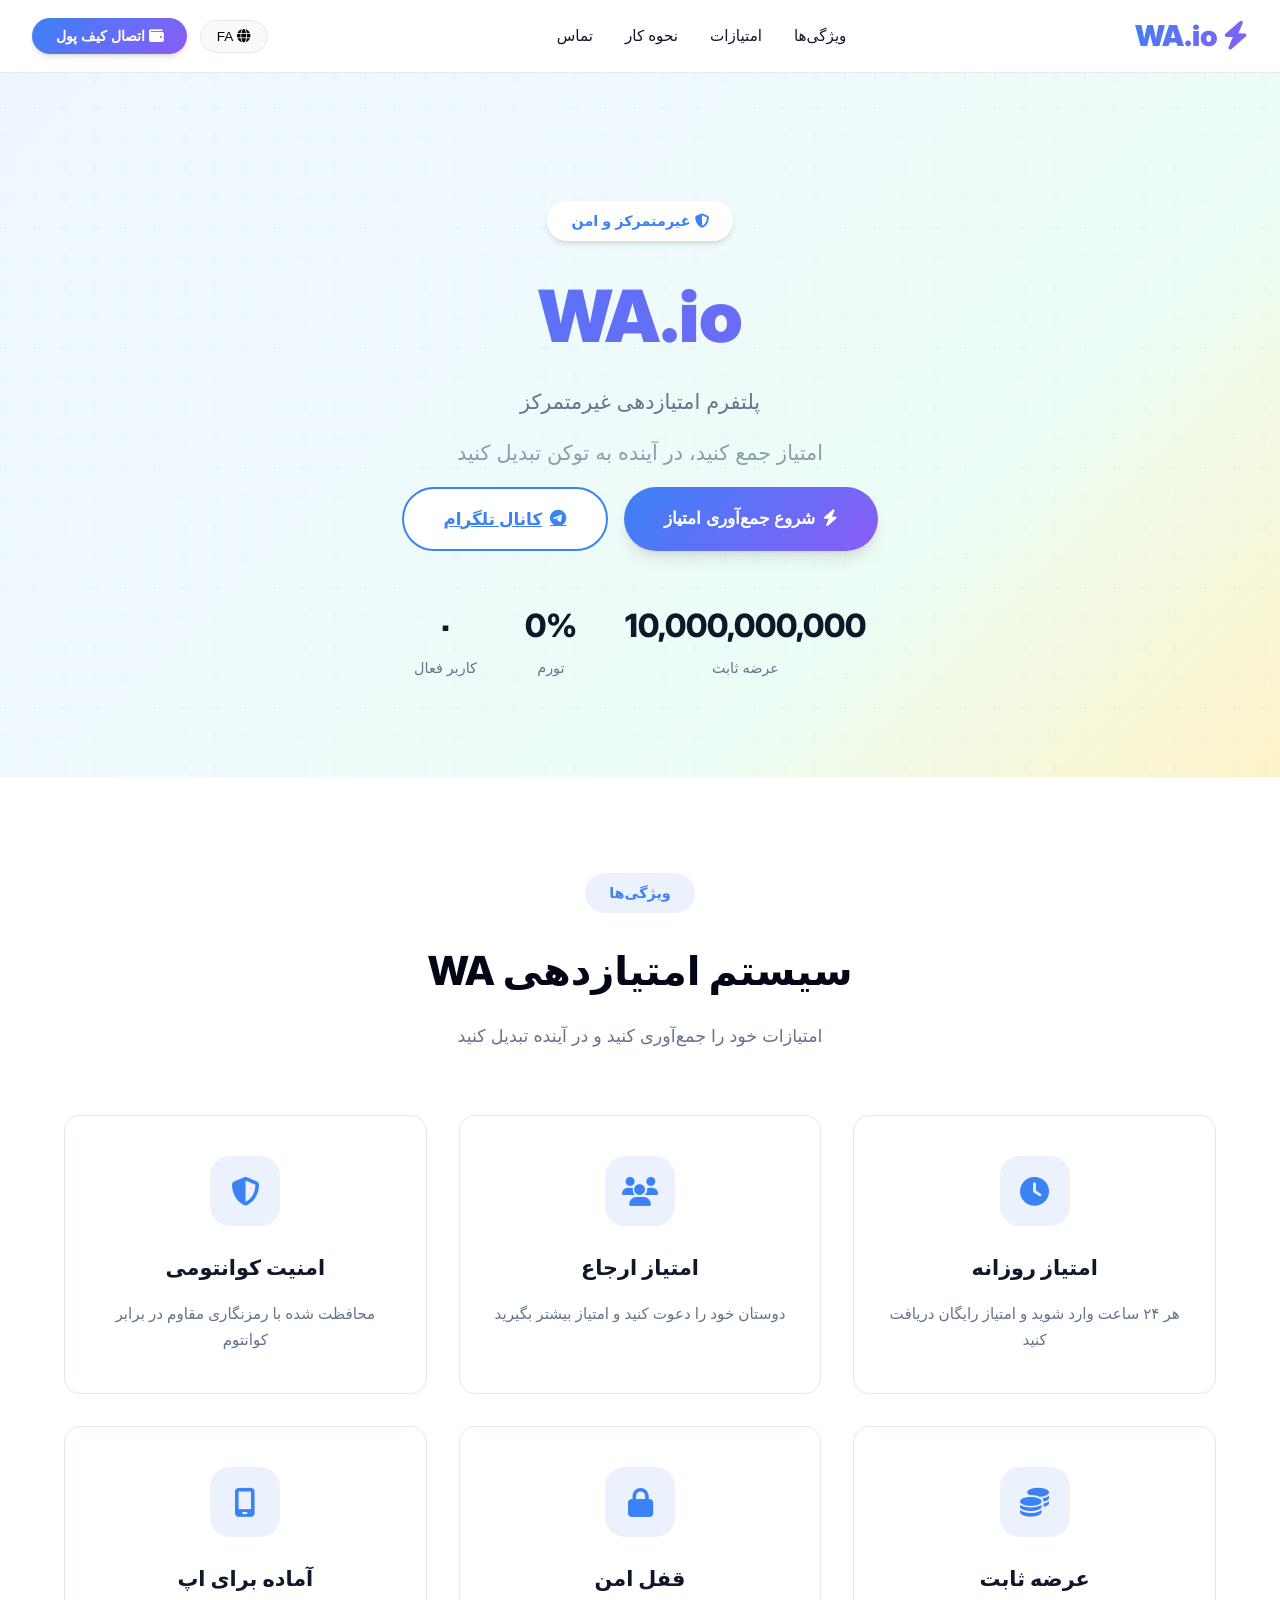
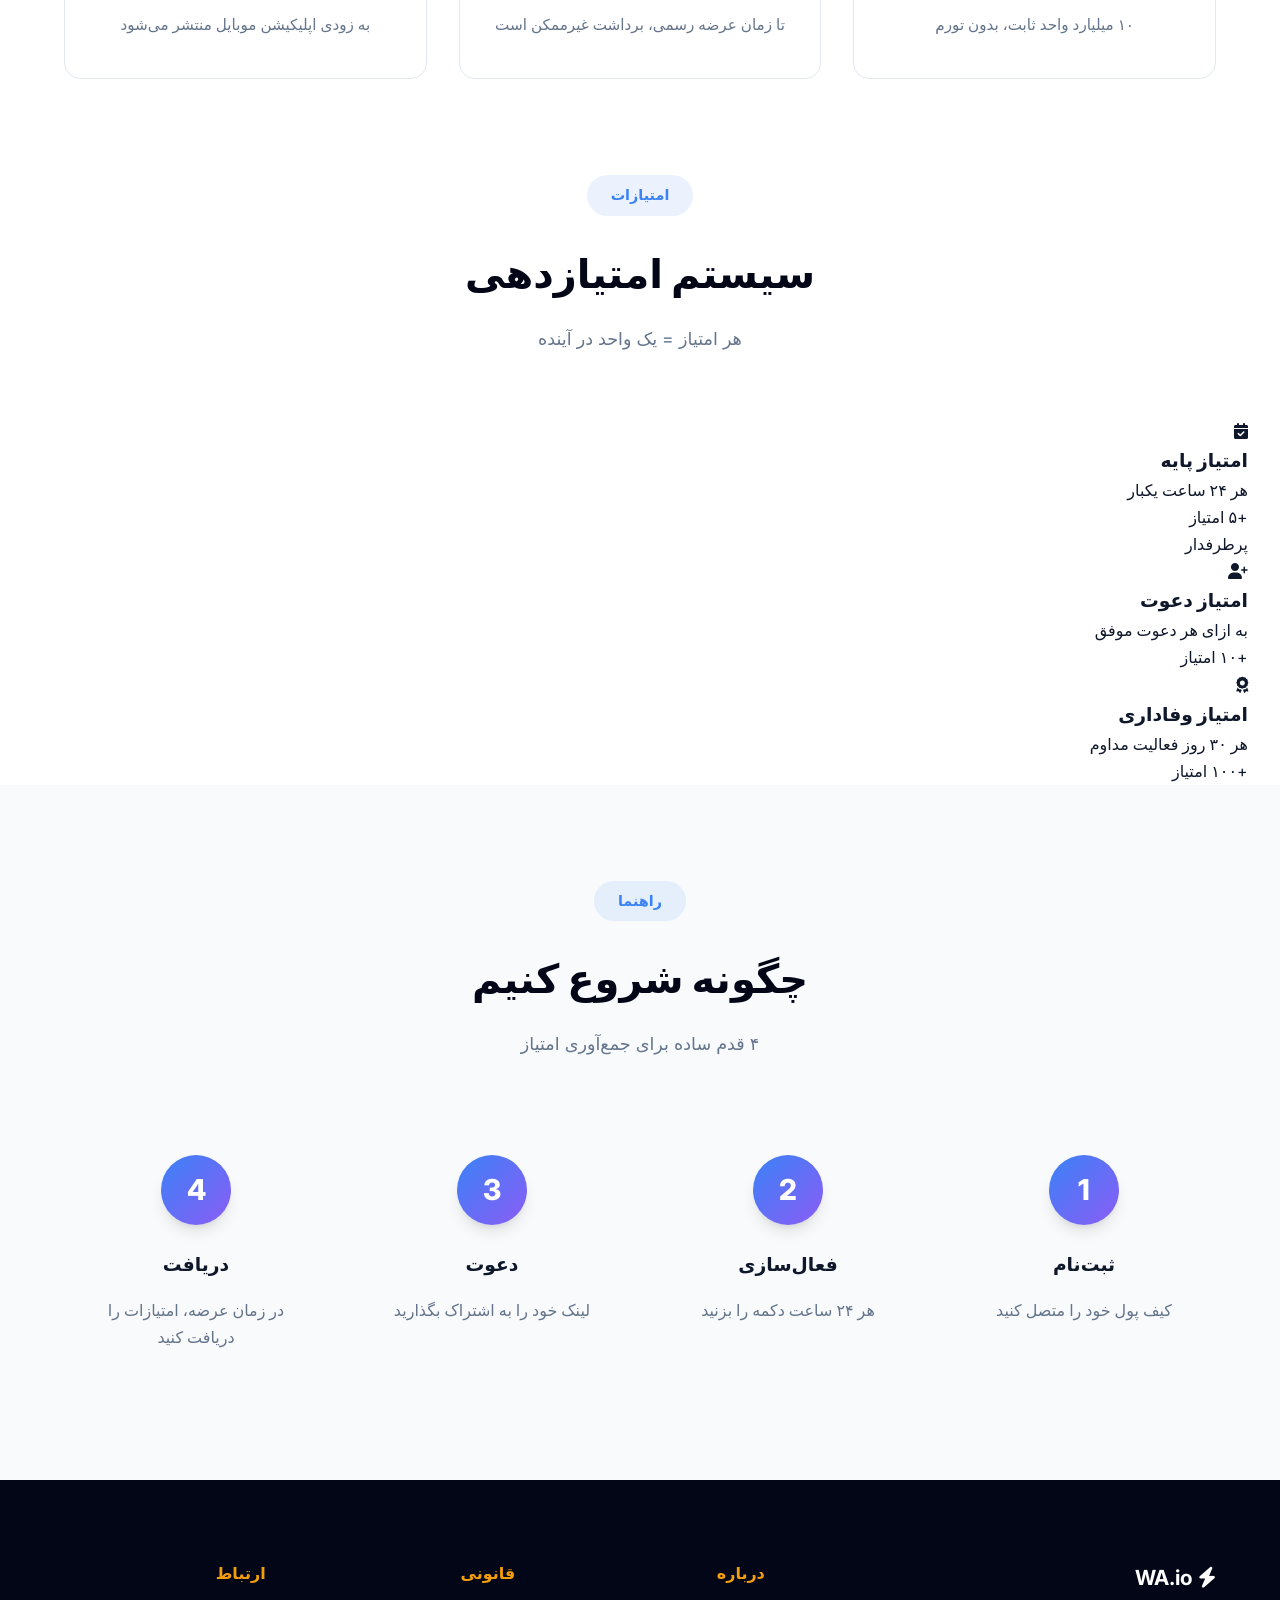
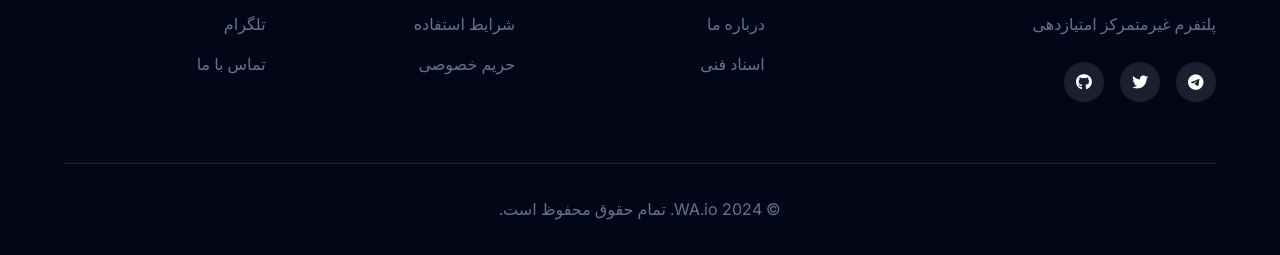
==== index.html @ fb4879a9 "Update index.html" ====
<!DOCTYPE html>
<html lang="fa" dir="rtl">
<head>
    <meta charset="UTF-8">
    <meta name="viewport" content="width=device-width, initial-scale=1.0">
    <meta name="description" content="WA.io - پلتفرم غیرمتمرکز امتیازدهی">
    <title>WA.io - پلتفرم امتیازدهی</title>
    
    <link rel="stylesheet" href="css/style.css">
    <link rel="stylesheet" href="css/responsive.css">
    <link rel="stylesheet" href="css/animations.css">
    
    <link rel="stylesheet" href="https://cdnjs.cloudflare.com/ajax/libs/font-awesome/6.5.1/css/all.min.css">
    <link href="https://fonts.googleapis.com/css2?family=Inter:wght@400;500;600;700;800;900&display=swap" rel="stylesheet">
    
    <script async src="https://pagead2.googlesyndication.com/pagead/js/adsbygoogle.js?client=ca-pub-7989403305267753" crossorigin="anonymous"></script>
</head>
<body>
    <!-- ==================== HEADER ==================== -->
    <header>
        <nav class="container">
            <a href="#" class="logo">
                <i class="fas fa-bolt"></i> WA.io
            </a>
            
            <ul class="nav-links">
                <li><a href="#features">ویژگی‌ها</a></li>
                <li><a href="#points">امتیازات</a></li>
                <li><a href="#how">نحوه کار</a></li>
                <li><a href="#contact">تماس</a></li>
            </ul>
            
            <div class="header-actions">
                <button class="btn-lang">
                    <i class="fas fa-globe"></i> FA
                </button>
                <button class="btn-wallet" id="walletBtn">
                    <i class="fas fa-wallet"></i> <span id="walletText">اتصال کیف پول</span>
                </button>
            </div>
        </nav>
    </header>

    <!-- ==================== HERO ==================== -->
    <section class="hero">
        <div class="hero-bg"></div>
        <div class="container">
            <div class="hero-content">
                <div class="hero-badge">
                    <i class="fas fa-shield-halved"></i> غیرمتمرکز و امن
                </div>
                <h1>WA.io</h1>
                <p>پلتفرم امتیازدهی غیرمتمرکز</p>
                <p class="hero-sub">امتیاز جمع کنید، در آینده به توکن تبدیل کنید</p>
                <div class="hero-buttons">
                    <button class="btn btn-primary" id="startBtn">
                        <i class="fas fa-bolt"></i> شروع جمع‌آوری امتیاز
                    </button>
                    <a href="https://t.me/WAioToken" target="_blank" class="btn btn-outline">
                        <i class="fab fa-telegram"></i> کانال تلگرام
                    </a>
                </div>
                <div class="hero-stats">
                    <div class="hero-stat">
                        <span class="hero-stat-num counter" data-target="10000000000">10,000,000,000</span>
                        <span class="hero-stat-label">عرضه ثابت</span>
                    </div>
                    <div class="hero-stat">
                        <span class="hero-stat-num">0%</span>
                        <span class="hero-stat-label">تورم</span>
                    </div>
                    <div class="hero-stat">
                        <span class="hero-stat-num" id="totalUsers">۰</span>
                        <span class="hero-stat-label">کاربر فعال</span>
                    </div>
                </div>
            </div>
        </div>
    </section>

    <!-- ==================== FEATURES ==================== -->
    <section class="features" id="features">
        <div class="container">
            <div class="section-header">
                <span class="section-badge">ویژگی‌ها</span>
                <h2>سیستم امتیازدهی WA</h2>
                <p>امتیازات خود را جمع‌آوری کنید و در آینده تبدیل کنید</p>
            </div>
            <div class="features-grid">
                <div class="feature-card">
                    <div class="feature-icon"><i class="fas fa-clock"></i></div>
                    <h3>امتیاز روزانه</h3>
                    <p>هر ۲۴ ساعت وارد شوید و امتیاز رایگان دریافت کنید</p>
                </div>
                <div class="feature-card">
                    <div class="feature-icon"><i class="fas fa-users"></i></div>
                    <h3>امتیاز ارجاع</h3>
                    <p>دوستان خود را دعوت کنید و امتیاز بیشتر بگیرید</p>
                </div>
                <div class="feature-card">
                    <div class="feature-icon"><i class="fas fa-shield-halved"></i></div>
                    <h3>امنیت کوانتومی</h3>
                    <p>محافظت شده با رمزنگاری مقاوم در برابر کوانتوم</p>
                </div>
                <div class="feature-card">
                    <div class="feature-icon"><i class="fas fa-coins"></i></div>
                    <h3>عرضه ثابت</h3>
                    <p>۱۰ میلیارد واحد ثابت، بدون تورم</p>
                </div>
                <div class="feature-card">
                    <div class="feature-icon"><i class="fas fa-lock"></i></div>
                    <h3>قفل امن</h3>
                    <p>تا زمان عرضه رسمی، برداشت غیرممکن است</p>
                </div>
                <div class="feature-card">
                    <div class="feature-icon"><i class="fas fa-mobile-screen"></i></div>
                    <h3>آماده برای اپ</h3>
                    <p>به زودی اپلیکیشن موبایل منتشر می‌شود</p>
                </div>
            </div>
        </div>
    </section>

    <!-- ==================== POINTS SYSTEM ==================== -->
    <section class="points" id="points">
        <div class="container">
            <div class="section-header">
                <span class="section-badge">امتیازات</span>
                <h2>سیستم امتیازدهی</h2>
                <p>هر امتیاز = یک واحد در آینده</p>
            </div>
            <div class="points-grid">
                <div class="point-card">
                    <div class="point-icon"><i class="fas fa-calendar-check"></i></div>
                    <h3>امتیاز پایه</h3>
                    <p>هر ۲۴ ساعت یکبار</p>
                    <div class="point-amount">+۵ امتیاز</div>
                </div>
                <div class="point-card featured">
                    <div class="point-badge">پرطرفدار</div>
                    <div class="point-icon"><i class="fas fa-user-plus"></i></div>
                    <h3>امتیاز دعوت</h3>
                    <p>به ازای هر دعوت موفق</p>
                    <div class="point-amount">+۱۰ امتیاز</div>
                </div>
                <div class="point-card">
                    <div class="point-icon"><i class="fas fa-award"></i></div>
                    <h3>امتیاز وفاداری</h3>
                    <p>هر ۳۰ روز فعالیت مداوم</p>
                    <div class="point-amount">+۱۰۰ امتیاز</div>
                </div>
            </div>
        </div>
    </section>

    <!-- ==================== HOW IT WORKS ==================== -->
    <section class="how-it-works" id="how">
        <div class="container">
            <div class="section-header">
                <span class="section-badge">راهنما</span>
                <h2>چگونه شروع کنیم</h2>
                <p>۴ قدم ساده برای جمع‌آوری امتیاز</p>
            </div>
            <div class="steps">
                <div class="step">
                    <div class="step-number">1</div>
                    <h3>ثبت‌نام</h3>
                    <p>کیف پول خود را متصل کنید</p>
                </div>
                <div class="step">
                    <div class="step-number">2</div>
                    <h3>فعال‌سازی</h3>
                    <p>هر ۲۴ ساعت دکمه را بزنید</p>
                </div>
                <div class="step">
                    <div class="step-number">3</div>
                    <h3>دعوت</h3>
                    <p>لینک خود را به اشتراک بگذارید</p>
                </div>
                <div class="step">
                    <div class="step-number">4</div>
                    <h3>دریافت</h3>
                    <p>در زمان عرضه، امتیازات را دریافت کنید</p>
                </div>
            </div>
        </div>
    </section>

    <!-- ==================== FOOTER ==================== -->
    <footer id="contact">
        <div class="container">
            <div class="footer-grid">
                <div class="footer-col">
                    <h3><i class="fas fa-bolt"></i> WA.io</h3>
                    <p>پلتفرم غیرمتمرکز امتیازدهی</p>
                    <div class="social-links">
                        <a href="https://t.me/WAioToken" target="_blank"><i class="fab fa-telegram"></i></a>
                        <a href="#"><i class="fab fa-twitter"></i></a>
                        <a href="#"><i class="fab fa-github"></i></a>
                    </div>
                </div>
                <div class="footer-col">
                    <h4>درباره</h4>
                    <a href="#">درباره ما</a>
                    <a href="#">اسناد فنی</a>
                </div>
                <div class="footer-col">
                    <h4>قانونی</h4>
                    <a href="terms.html">شرایط استفاده</a>
                    <a href="privacy.html">حریم خصوصی</a>
                </div>
                <div class="footer-col">
                    <h4>ارتباط</h4>
                    <a href="https://t.me/WAioToken" target="_blank">تلگرام</a>
                    <a href="#">تماس با ما</a>
                </div>
            </div>
            <div class="footer-bottom">
                <p>&copy; 2024 WA.io. تمام حقوق محفوظ است.</p>
            </div>
        </div>
    </section>

    <script src="js/app.js"></script>
    <script src="js/wallet.js"></script>
    <script src="js/mining.js"></script>
    <script src="js/security.js"></script>
</body>
    </html>
---- css/style.css ----
* {
    margin: 0;
    padding: 0;
    box-sizing: border-box;
}

:root {
    --primary: #3b82f6;
    --primary-dark: #2563eb;
    --secondary: #8b5cf6;
    --accent: #f59e0b;
    --dark: #0f172a;
    --darker: #020617;
    --light: #f8fafc;
    --gray: #64748b;
    --gray-light: #e2e8f0;
    --success: #10b981;
    --danger: #ef4444;
    --white: #ffffff;
    --gradient: linear-gradient(135deg, #3b82f6 0%, #8b5cf6 100%);
    --gradient-hero: linear-gradient(135deg, #eff6ff 0%, #f0f9ff 30%, #ecfdf5 70%, #fef3c7 100%);
    --shadow-sm: 0 1px 2px 0 rgba(0,0,0,0.05);
    --shadow: 0 4px 6px -1px rgba(0,0,0,0.1), 0 2px 4px -2px rgba(0,0,0,0.1);
    --shadow-md: 0 10px 15px -3px rgba(0,0,0,0.1), 0 4px 6px -4px rgba(0,0,0,0.1);
    --shadow-lg: 0 20px 25px -5px rgba(0,0,0,0.1), 0 8px 10px -6px rgba(0,0,0,0.1);
    --radius-sm: 8px;
    --radius: 16px;
    --radius-lg: 24px;
}

body {
    font-family: 'Inter', system-ui, -apple-system, sans-serif;
    line-height: 1.7;
    color: var(--dark);
    background: var(--white);
    overflow-x: hidden;
}

.container {
    max-width: 1280px;
    margin: 0 auto;
    padding: 0 2rem;
}

.section-header {
    text-align: center;
    margin-bottom: 4rem;
}

.section-badge {
    display: inline-block;
    background: rgba(59,130,246,0.1);
    color: var(--primary);
    padding: 0.5rem 1.5rem;
    border-radius: 50px;
    font-size: 0.9rem;
    font-weight: 600;
    margin-bottom: 1.5rem;
}

.section-header h2 {
    font-size: 2.5rem;
    font-weight: 800;
    margin-bottom: 1rem;
    color: var(--darker);
}

.section-header p {
    color: var(--gray);
    font-size: 1.1rem;
}

/* ==================== HEADER ==================== */
header {
    background: rgba(255,255,255,0.95);
    backdrop-filter: blur(20px);
    border-bottom: 1px solid var(--gray-light);
    position: sticky;
    top: 0;
    z-index: 1000;
    padding: 0;
}

nav {
    display: flex;
    justify-content: space-between;
    align-items: center;
    height: 72px;
    gap: 2rem;
}

.logo {
    font-size: 1.8rem;
    font-weight: 900;
    text-decoration: none;
    background: var(--gradient);
    -webkit-background-clip: text;
    -webkit-text-fill-color: transparent;
    white-space: nowrap;
}

.nav-links {
    display: flex;
    list-style: none;
    gap: 2rem;
}

.nav-links a {
    color: var(--dark);
    text-decoration: none;
    font-weight: 500;
    font-size: 0.95rem;
    transition: color 0.3s;
    white-space: nowrap;
}

.nav-links a:hover {
    color: var(--primary);
}

.header-actions {
    display: flex;
    gap: 0.8rem;
    align-items: center;
}

.btn-lang {
    background: var(--light);
    border: 1px solid var(--gray-light);
    padding: 0.5rem 1rem;
    border-radius: 50px;
    cursor: pointer;
    font-size: 0.85rem;
    transition: all 0.3s;
    white-space: nowrap;
}

.btn-lang:hover {
    background: var(--gray-light);
}

.btn-wallet {
    background: var(--gradient);
    color: white;
    padding: 0.6rem 1.5rem;
    border: none;
    border-radius: 50px;
    cursor: pointer;
    font-weight: 600;
    font-size: 0.9rem;
    transition: all 0.3s;
    box-shadow: var(--shadow);
    white-space: nowrap;
}

.btn-wallet:hover {
    transform: translateY(-2px);
    box-shadow: var(--shadow-md);
}

/* ==================== HERO ==================== */
.hero {
    position: relative;
    background: var(--gradient-hero);
    padding: 8rem 2rem 6rem;
    text-align: center;
    overflow: hidden;
}

.hero-bg {
    position: absolute;
    top: 0;
    left: 0;
    right: 0;
    bottom: 0;
    background: url("data:image/svg+xml,%3Csvg width='60' height='60' viewBox='0 0 60 60' xmlns='http://www.w3.org/2000/svg'%3E%3Cg fill='none' fill-rule='evenodd'%3E%3Cg fill='%233b82f6' fill-opacity='0.05'%3E%3Cpath d='M36 34v-4h-2v4h-4v2h4v4h2v-4h4v-2h-4zm0-30V0h-2v4h-4v2h4v4h2V6h4V4h-4zM6 34v-4H4v4H0v2h4v4h2v-4h4v-2H6zM6 4V0H4v4H0v2h4v4h2V6h4V4H6z'/%3E%3C/g%3E%3C/g%3E%3C/svg%3E");
    opacity: 0.5;
}

.hero-content {
    position: relative;
    z-index: 1;
}

.hero-badge {
    display: inline-block;
    background: white;
    padding: 0.5rem 1.5rem;
    border-radius: 50px;
    font-size: 0.9rem;
    font-weight: 600;
    color: var(--primary);
    margin-bottom: 2rem;
    box-shadow: var(--shadow);
}

.hero h1 {
    font-size: 4.5rem;
    font-weight: 900;
    background: var(--gradient);
    -webkit-background-clip: text;
    -webkit-text-fill-color: transparent;
    margin-bottom: 1.5rem;
    line-height: 1.2;
}

.hero p {
    font-size: 1.3rem;
    color: var(--gray);
    margin-bottom: 1rem;
}

.hero-sub {
    font-size: 1rem;
    opacity: 0.7;
    margin-bottom: 2.5rem;
}

.hero-buttons {
    display: flex;
    gap: 1rem;
    justify-content: center;
    flex-wrap: wrap;
    margin-bottom: 3rem;
}

.btn {
    padding: 1rem 2.5rem;
    border: none;
    border-radius: 50px;
    cursor: pointer;
    font-size: 1.05rem;
    font-weight: 600;
    transition: all 0.3s;
    display: inline-flex;
    align-items: center;
    gap: 0.5rem;
}

.btn-primary {
    background: var(--gradient);
    color: white;
    box-shadow: var(--shadow-md);
}

.btn-primary:hover {
    transform: translateY(-3px);
    box-shadow: var(--shadow-lg);
}

.btn-outline {
    background: white;
    color: var(--primary);
    border: 2px solid var(--primary);
}

.btn-outline:hover {
    background: var(--primary);
    color: white;
}

.hero-stats {
    display: flex;
    justify-content: center;
    gap: 3rem;
}

.hero-stat-num {
    display: block;
    font-size: 2rem;
    font-weight: 800;
    color: var(--dark);
}

.hero-stat-label {
    font-size: 0.9rem;
    color: var(--gray);
}

/* ==================== FEATURES ==================== */
.features {
    padding: 6rem 2rem;
    background: white;
}

.features-grid {
    display: grid;
    grid-template-columns: repeat(auto-fit, minmax(340px, 1fr));
    gap: 2rem;
}

.feature-card {
    background: white;
    padding: 2.5rem 2rem;
    border-radius: var(--radius);
    border: 1px solid var(--gray-light);
    transition: all 0.3s;
    text-align: center;
}

.feature-card:hover {
    transform: translateY(-8px);
    box-shadow: var(--shadow-lg);
    border-color: var(--primary);
}

.feature-icon {
    width: 70px;
    height: 70px;
    background: rgba(59,130,246,0.1);
    border-radius: 20px;
    display: flex;
    align-items: center;
    justify-content: center;
    margin: 0 auto 1.5rem;
    font-size: 1.8rem;
    color: var(--primary);
}

.feature-card h3 {
    font-size: 1.3rem;
    font-weight: 700;
    margin-bottom: 1rem;
}

.feature-card p {
    color: var(--gray);
    font-size: 0.95rem;
}

/* ==================== REWARDS ==================== */
.rewards {
    padding: 6rem 2rem;
    background: var(--light);
}

.rewards-grid {
    display: grid;
    grid-template-columns: repeat(auto-fit, minmax(340px, 1fr));
    gap: 2rem;
}

.reward-card {
    background: white;
    padding: 2.5rem 2rem;
    border-radius: var(--radius);
    border: 1px solid var(--gray-light);
    transition: all 0.3s;
    text-align: center;
    position: relative;
}

.reward-card:hover {
    transform: translateY(-8px);
    box-shadow: var(--shadow-lg);
}

.reward-card.featured {
    border-color: var(--accent);
    background: linear-gradient(135deg, #fffbeb 0%, #fef3c7 100%);
}

.reward-badge {
    position: absolute;
    top: -12px;
    right: 20px;
    background: var(--accent);
    color: white;
    padding: 0.3rem 1rem;
    border-radius: 50px;
    font-size: 0.8rem;
    font-weight: 600;
}

.reward-icon {
    width: 70px;
    height: 70px;
    background: rgba(245,158,11,0.1);
    border-radius: 20px;
    display: flex;
    align-items: center;
    justify-content: center;
    margin: 0 auto 1.5rem;
    font-size: 1.8rem;
    color: var(--accent);
}

.reward-card h3 {
    font-size: 1.3rem;
    font-weight: 700;
    margin-bottom: 1rem;
}

.reward-card p {
    color: var(--gray);
}

.reward-amount {
    margin-top: 1.5rem;
    font-size: 1.5rem;
    font-weight: 800;
    color: var(--primary);
}

/* ==================== TOKENOMICS ==================== */
.tokenomics {
    padding: 6rem 2rem;
    background: white;
}

.tokenomics-content {
    display: grid;
    grid-template-columns: 1fr 1fr;
    gap: 4rem;
    align-items: start;
}

.token-card {
    background: var(--light);
    padding: 2.5rem;
    border-radius: var(--radius);
    border: 1px solid var(--gray-light);
}

.token-card h3 {
    font-size: 1.5rem;
    font-weight: 700;
    margin-bottom: 1.5rem;
    color: var(--primary);
}

.token-card ul {
    list-style: none;
    margin-bottom: 1.5rem;
}

.token-card ul li {
    padding: 0.5rem 0;
    color: var(--gray);
    border-bottom: 1px solid var(--gray-light);
}

.distribution {
    background: var(--light);
    padding: 2.5rem;
    border-radius: var(--radius);
    border: 1px solid var(--gray-light);
}

.distribution h3 {
    font-weight: 700;
    margin-bottom: 2rem;
    font-size: 1.3rem;
}

.dist-item {
    display: flex;
    align-items: center;
    gap: 1rem;
    margin-bottom: 1.2rem;
}

.dist-label {
    font-weight: 600;
    font-size: 0.9rem;
    min-width: 90px;
}

.dist-bar {
    flex: 1;
    height: 10px;
    background: var(--gray-light);
    border-radius: 10px;
    overflow: hidden;
}

.dist-fill {
    height: 100%;
    background: var(--gradient);
    border-radius: 10px;
    transition: width 1s;
}

.dist-percent {
    font-weight: 700;
    color: var(--primary);
    min-width: 40px;
    text-align: right;
}

/* ==================== HOW IT WORKS ==================== */
.how-it-works {
    padding: 6rem 2rem;
    background: var(--light);
}

.steps {
    display: grid;
    grid-template-columns: repeat(auto-fit, minmax(250px, 1fr));
    gap: 2rem;
}

.step {
    text-align: center;
    padding: 2rem;
}

.step-number {
    width: 70px;
    height: 70px;
    background: var(--gradient);
    color: white;
    border-radius: 50%;
    display: flex;
    align-items: center;
    justify-content: center;
    font-size: 1.8rem;
    font-weight: 800;
    margin: 0 auto 1.5rem;
    box-shadow: var(--shadow-md);
}

.step h3 {
    font-weight: 700;
    margin-bottom: 1rem;
}

.step p {
    color: var(--gray);
}

/* ==================== FOOTER ==================== */
footer {
    background: var(--darker);
    color: white;
    padding: 5rem 2rem 2rem;
}

.footer-grid {
    display: grid;
    grid-template-columns: 2fr 1fr 1fr 1fr;
    gap: 3rem;
    margin-bottom: 3rem;
}

.footer-col h3 {
    font-size: 1.3rem;
    margin-bottom: 1rem;
}

.footer-col p {
    color: var(--gray);
    margin-bottom: 1.5rem;
}

.footer-col h4 {
    margin-bottom: 1.5rem;
    color: var(--accent);
}

.footer-col a {
    display: block;
    color: var(--gray);
    text-decoration: none;
    margin-bottom: 0.8rem;
    transition: color 0.3s;
}

.footer-col a:hover {
    color: white;
}

.social-links {
    display: flex;
    gap: 1rem;
}

.social-links a {
    width: 40px;
    height: 40px;
    background: rgba(255,255,255,0.1);
    border-radius: 50%;
    display: flex;
    align-items: center;
    justify-content: center;
    color: white;
    transition: all 0.3s;
}

.social-links a:hover {
    background: var(--primary);
    transform: translateY(-3px);
}

.footer-bottom {
    border-top: 1px solid #1e293b;
    padding-top: 2rem;
    text-align: center;
    color: var(--gray);
}
---- css/animations.css ----
/* =========================================
   WA.io - animations.css
   Animation Styles
   ========================================= */

/* Fade In */
@keyframes fadeIn {
    from {
        opacity: 0;
        transform: translateY(20px);
    }

    to {
        opacity: 1;
        transform: translateY(0);
    }
}

/* Slide Up */
@keyframes slideUp {
    from {
        opacity: 0;
        transform: translateY(40px);
    }

    to {
        opacity: 1;
        transform: translateY(0);
    }
}

/* Scale In */
@keyframes scaleIn {
    from {
        opacity: 0;
        transform: scale(.9);
    }

    to {
        opacity: 1;
        transform: scale(1);
    }
}

/* Float */
@keyframes floating {
    0% {
        transform: translateY(0);
    }

    50% {
        transform: translateY(-8px);
    }

    100% {
        transform: translateY(0);
    }
}

/* Pulse */
@keyframes pulse {
    0% {
        transform: scale(1);
    }

    50% {
        transform: scale(1.05);
    }

    100% {
        transform: scale(1);
    }
}

/* Animation Classes */

.fade-in {
    animation: fadeIn .6s ease forwards;
}

.slide-up {
    animation: slideUp .7s ease forwards;
}

.scale-in {
    animation: scaleIn .5s ease forwards;
}

.float {
    animation: floating 3s ease-in-out infinite;
}

.pulse {
    animation: pulse 2s infinite;
}

/* Cards */

.feature-card {
    animation: fadeIn .6s ease forwards;
}

.feature-card:nth-child(1) {
    animation-delay: .1s;
}

.feature-card:nth-child(2) {
    animation-delay: .2s;
}

.feature-card:nth-child(3) {
    animation-delay: .3s;
}

.feature-card:nth-child(4) {
    animation-delay: .4s;
}

.feature-card:nth-child(5) {
    animation-delay: .5s;
}

.feature-card:nth-child(6) {
    animation-delay: .6s;
}

/* Steps */

.step {
    animation: slideUp .7s ease forwards;
}

.step:nth-child(1) {
    animation-delay: .1s;
}

.step:nth-child(2) {
    animation-delay: .2s;
}

.step:nth-child(3) {
    animation-delay: .3s;
}

.step:nth-child(4) {
    animation-delay: .4s;
}

/* Buttons */

.btn {
    transition: all .3s ease;
}

.btn:hover {
    transform: translateY(-3px);
}

.btn:active {
    transform: scale(.96);
}
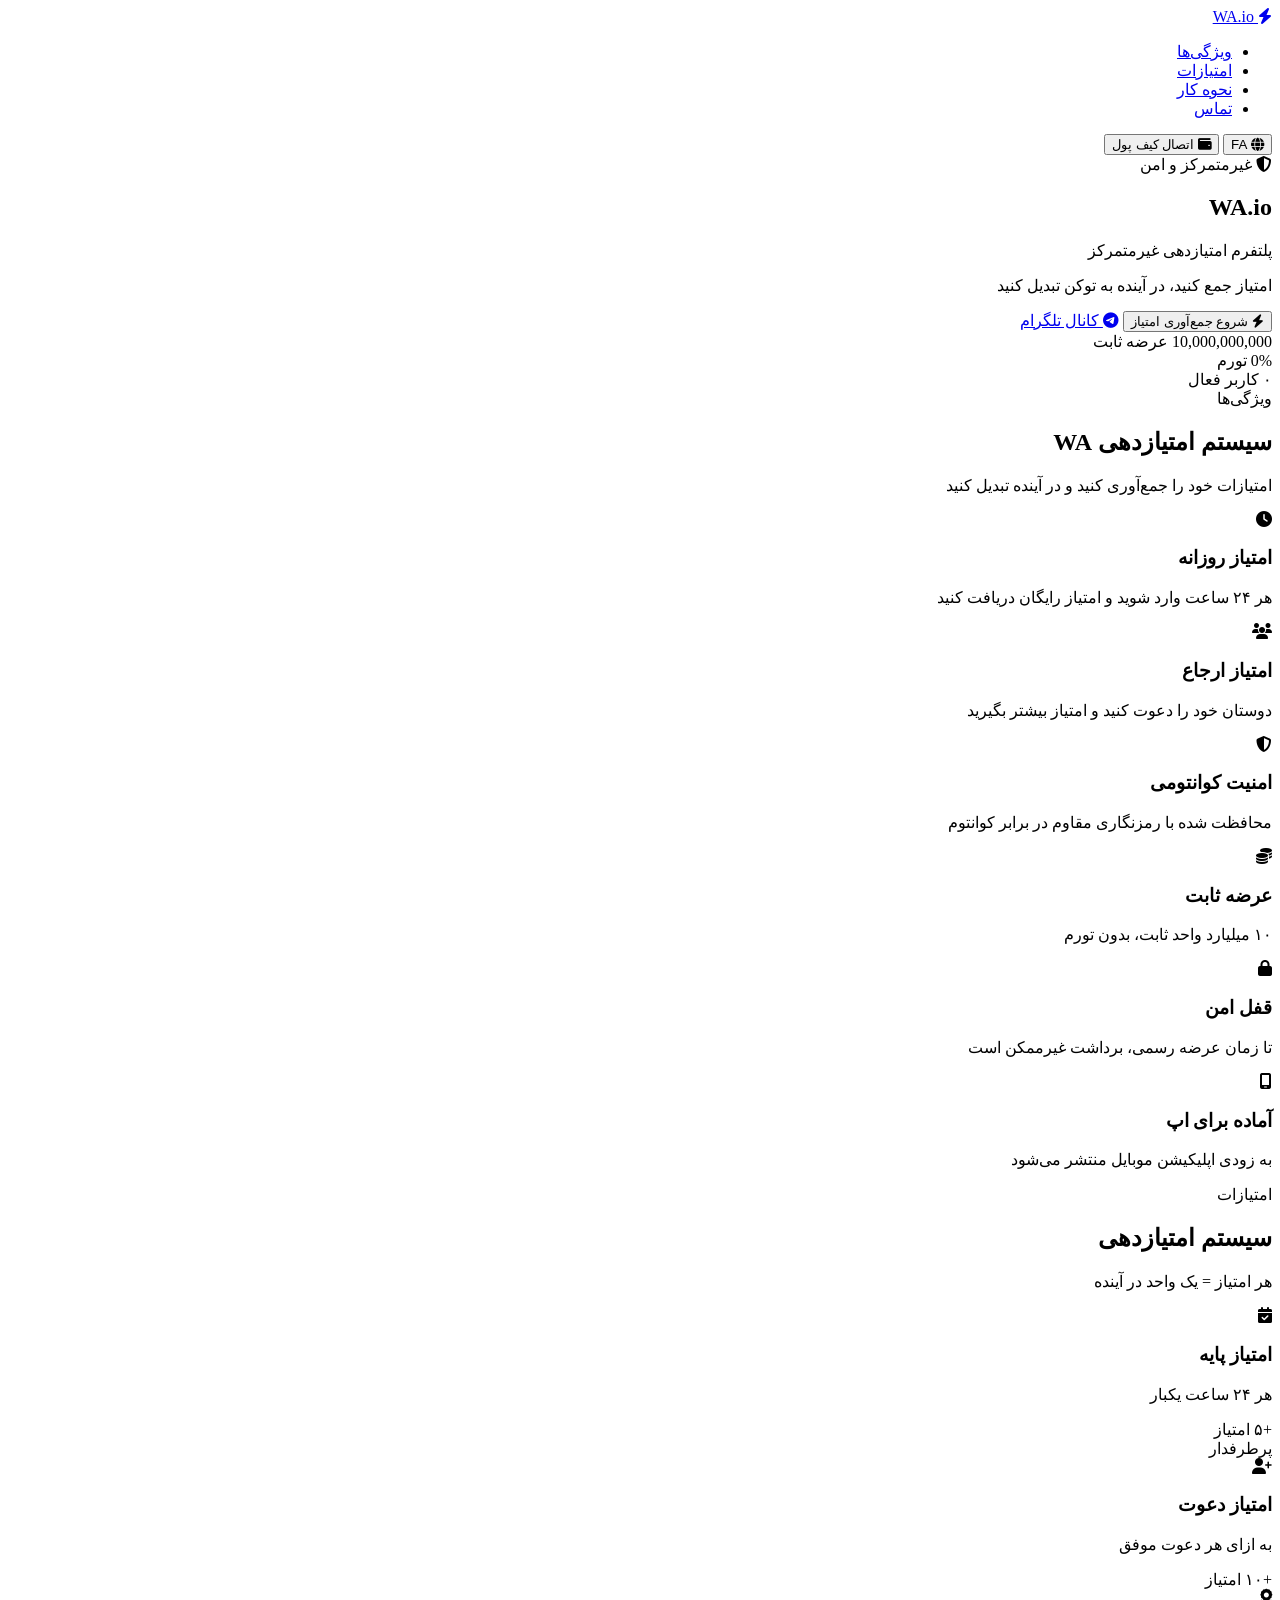
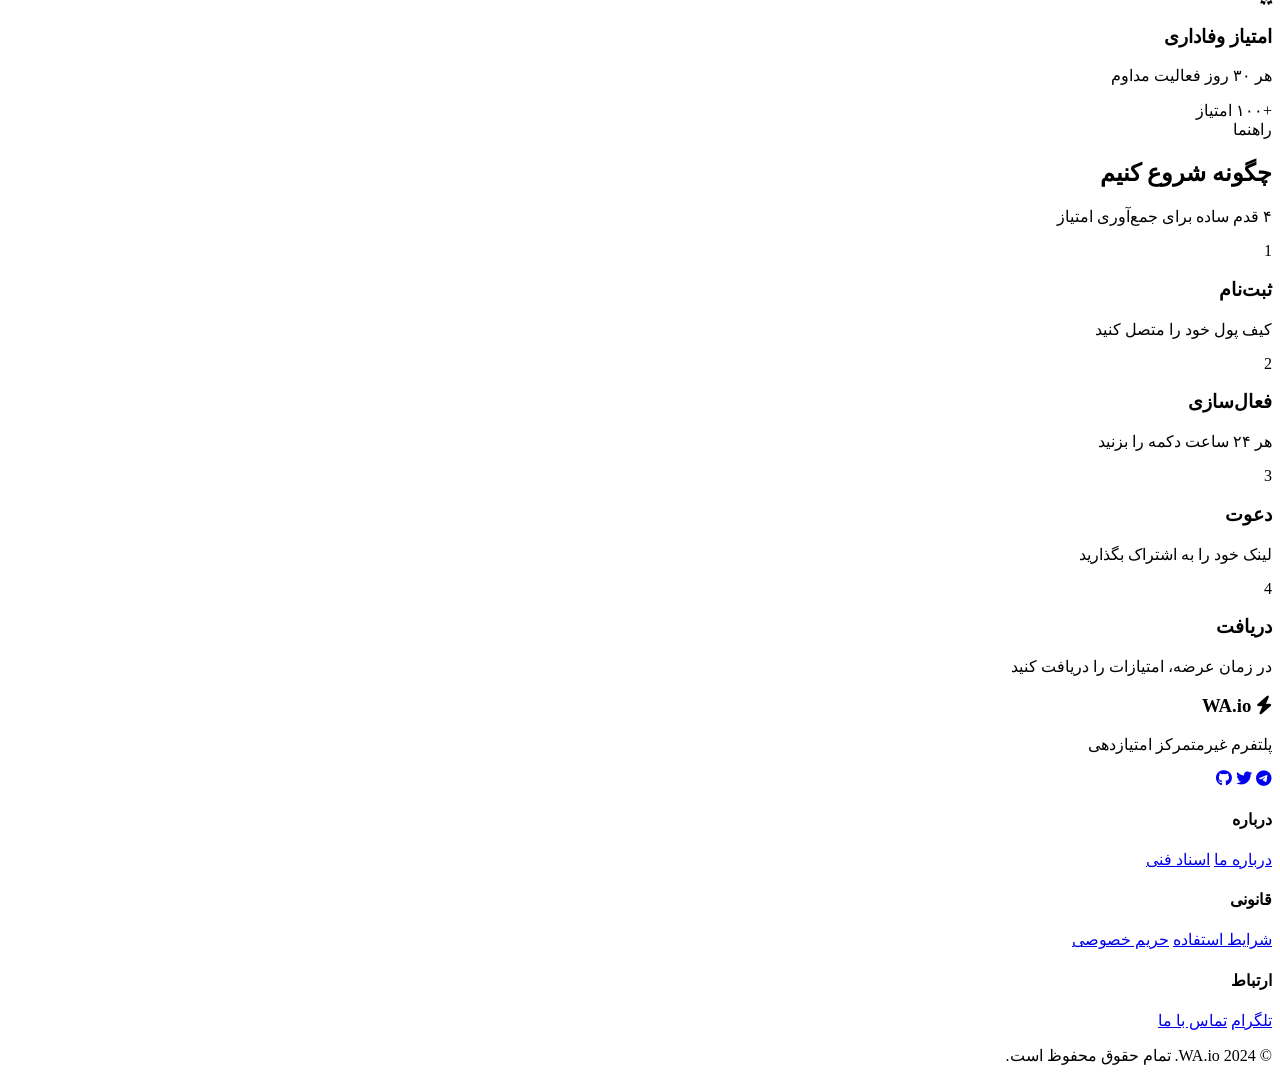
==== commit b3dbf23b: "Update index.html" ====
--- a/index.html
+++ b/index.html
@@ -2,17 +2,39 @@
 <html lang="fa" dir="rtl">
 <head>
     <meta charset="UTF-8">
-    <meta name="viewport" content="width=device-width, initial-scale=1.0">
+    <meta name="viewport" content="width=device-width, initial-scale=1.0, maximum-scale=1.0, user-scalable=no, viewport-fit=cover">
+    
+    <!-- PWA Meta Tags -->
+    <meta name="apple-mobile-web-app-capable" content="yes">
+    <meta name="apple-mobile-web-app-status-bar-style" content="black-translucent">
+    <meta name="apple-mobile-web-app-title" content="WA.io">
+    <meta name="mobile-web-app-capable" content="yes">
+    <meta name="application-name" content="WA.io">
+    <meta name="theme-color" content="#3b82f6">
+    <meta name="msapplication-TileColor" content="#3b82f6">
+    
+    <!-- iOS Icons -->
+    <link rel="apple-touch-icon" href="icons/icon-192.png">
+    <link rel="apple-touch-icon" sizes="152x152" href="icons/icon-152.png">
+    <link rel="apple-touch-icon" sizes="180x180" href="icons/icon-152.png">
+    <link rel="apple-touch-icon" sizes="167x167" href="icons/icon-192.png">
+    
+    <!-- PWA Manifest -->
+    <link rel="manifest" href="/manifest.json">
+    
     <meta name="description" content="WA.io - پلتفرم غیرمتمرکز امتیازدهی">
     <title>WA.io - پلتفرم امتیازدهی</title>
     
+    <!-- CSS -->
     <link rel="stylesheet" href="css/style.css">
     <link rel="stylesheet" href="css/responsive.css">
     <link rel="stylesheet" href="css/animations.css">
     
+    <!-- Fonts -->
     <link rel="stylesheet" href="https://cdnjs.cloudflare.com/ajax/libs/font-awesome/6.5.1/css/all.min.css">
     <link href="https://fonts.googleapis.com/css2?family=Inter:wght@400;500;600;700;800;900&display=swap" rel="stylesheet">
     
+    <!-- Google AdSense -->
     <script async src="https://pagead2.googlesyndication.com/pagead/js/adsbygoogle.js?client=ca-pub-7989403305267753" crossorigin="anonymous"></script>
 </head>
 <body>
--- a/css/style.css
+++ b/css/style.css
@@ -1,600 +1,127 @@
-* {
-    margin: 0;
-    padding: 0;
-    box-sizing: border-box;
+/* ==================== MODAL ==================== */
+.wa-modal-overlay {
+    position: fixed;
+    top: 0;
+    left: 0;
+    right: 0;
+    bottom: 0;
+    background: rgba(0,0,0,0.5);
+    z-index: 9999;
+    display: flex;
+    align-items: center;
+    justify-content: center;
+    animation: fadeIn 0.2s ease;
+    padding: 1rem;
 }
 
-:root {
-    --primary: #3b82f6;
-    --primary-dark: #2563eb;
-    --secondary: #8b5cf6;
-    --accent: #f59e0b;
-    --dark: #0f172a;
-    --darker: #020617;
-    --light: #f8fafc;
-    --gray: #64748b;
-    --gray-light: #e2e8f0;
-    --success: #10b981;
-    --danger: #ef4444;
-    --white: #ffffff;
-    --gradient: linear-gradient(135deg, #3b82f6 0%, #8b5cf6 100%);
-    --gradient-hero: linear-gradient(135deg, #eff6ff 0%, #f0f9ff 30%, #ecfdf5 70%, #fef3c7 100%);
-    --shadow-sm: 0 1px 2px 0 rgba(0,0,0,0.05);
-    --shadow: 0 4px 6px -1px rgba(0,0,0,0.1), 0 2px 4px -2px rgba(0,0,0,0.1);
-    --shadow-md: 0 10px 15px -3px rgba(0,0,0,0.1), 0 4px 6px -4px rgba(0,0,0,0.1);
-    --shadow-lg: 0 20px 25px -5px rgba(0,0,0,0.1), 0 8px 10px -6px rgba(0,0,0,0.1);
-    --radius-sm: 8px;
-    --radius: 16px;
-    --radius-lg: 24px;
+.wa-modal {
+    background: white;
+    border-radius: var(--radius);
+    width: 100%;
+    max-width: 420px;
+    box-shadow: 0 25px 50px rgba(0,0,0,0.3);
+    overflow: hidden;
 }
 
-body {
-    font-family: 'Inter', system-ui, -apple-system, sans-serif;
-    line-height: 1.7;
-    color: var(--dark);
-    background: var(--white);
-    overflow-x: hidden;
+.wa-modal-header {
+    padding: 1.5rem;
+    font-size: 1.2rem;
+    font-weight: 700;
+    border-bottom: 1px solid var(--gray-light);
 }
 
-.container {
-    max-width: 1280px;
-    margin: 0 auto;
-    padding: 0 2rem;
+.wa-modal-body {
+    padding: 1.5rem;
 }
 
-.section-header {
-    text-align: center;
-    margin-bottom: 4rem;
+.wa-modal-footer {
+    padding: 1rem 1.5rem;
+    display: flex;
+    gap: 0.8rem;
+    justify-content: flex-end;
+    border-top: 1px solid var(--gray-light);
 }
 
-.section-badge {
-    display: inline-block;
-    background: rgba(59,130,246,0.1);
-    color: var(--primary);
-    padding: 0.5rem 1.5rem;
-    border-radius: 50px;
-    font-size: 0.9rem;
-    font-weight: 600;
-    margin-bottom: 1.5rem;
+.wa-input {
+    width: 100%;
+    padding: 0.8rem 1rem;
+    border: 2px solid var(--gray-light);
+    border-radius: var(--radius-sm);
+    font-size: 1rem;
+    font-family: monospace;
+    transition: border-color 0.3s;
 }
 
-.section-header h2 {
-    font-size: 2.5rem;
-    font-weight: 800;
-    margin-bottom: 1rem;
-    color: var(--darker);
+.wa-input:focus {
+    outline: none;
+    border-color: var(--primary);
 }
 
-.section-header p {
-    color: var(--gray);
-    font-size: 1.1rem;
-}
-
-/* ==================== HEADER ==================== */
-header {
-    background: rgba(255,255,255,0.95);
-    backdrop-filter: blur(20px);
-    border-bottom: 1px solid var(--gray-light);
-    position: sticky;
-    top: 0;
-    z-index: 1000;
-    padding: 0;
-}
-
-nav {
-    display: flex;
-    justify-content: space-between;
-    align-items: center;
-    height: 72px;
-    gap: 2rem;
-}
-
-.logo {
-    font-size: 1.8rem;
-    font-weight: 900;
-    text-decoration: none;
-    background: var(--gradient);
-    -webkit-background-clip: text;
-    -webkit-text-fill-color: transparent;
-    white-space: nowrap;
-}
-
-.nav-links {
-    display: flex;
-    list-style: none;
-    gap: 2rem;
-}
-
-.nav-links a {
-    color: var(--dark);
-    text-decoration: none;
-    font-weight: 500;
-    font-size: 0.95rem;
-    transition: color 0.3s;
-    white-space: nowrap;
-}
-
-.nav-links a:hover {
-    color: var(--primary);
-}
-
-.header-actions {
-    display: flex;
-    gap: 0.8rem;
-    align-items: center;
-}
-
-.btn-lang {
-    background: var(--light);
-    border: 1px solid var(--gray-light);
-    padding: 0.5rem 1rem;
-    border-radius: 50px;
-    cursor: pointer;
-    font-size: 0.85rem;
-    transition: all 0.3s;
-    white-space: nowrap;
-}
-
-.btn-lang:hover {
-    background: var(--gray-light);
-}
-
-.btn-wallet {
+.btn-modal-primary {
     background: var(--gradient);
     color: white;
+    border: none;
     padding: 0.6rem 1.5rem;
-    border: none;
     border-radius: 50px;
     cursor: pointer;
     font-weight: 600;
     font-size: 0.9rem;
-    transition: all 0.3s;
-    box-shadow: var(--shadow);
-    white-space: nowrap;
 }
 
-.btn-wallet:hover {
-    transform: translateY(-2px);
-    box-shadow: var(--shadow-md);
+.btn-modal-cancel {
+    background: var(--light);
+    border: 1px solid var(--gray-light);
+    padding: 0.6rem 1.5rem;
+    border-radius: 50px;
+    cursor: pointer;
+    font-size: 0.9rem;
 }
 
-/* ==================== HERO ==================== */
-.hero {
-    position: relative;
-    background: var(--gradient-hero);
-    padding: 8rem 2rem 6rem;
-    text-align: center;
-    overflow: hidden;
+.btn-modal-danger {
+    background: var(--danger);
+    color: white;
+    border: none;
+    padding: 0.6rem 1.5rem;
+    border-radius: 50px;
+    cursor: pointer;
+    font-weight: 600;
+    font-size: 0.9rem;
 }
 
-.hero-bg {
-    position: absolute;
-    top: 0;
-    left: 0;
-    right: 0;
-    bottom: 0;
-    background: url("data:image/svg+xml,%3Csvg width='60' height='60' viewBox='0 0 60 60' xmlns='http://www.w3.org/2000/svg'%3E%3Cg fill='none' fill-rule='evenodd'%3E%3Cg fill='%233b82f6' fill-opacity='0.05'%3E%3Cpath d='M36 34v-4h-2v4h-4v2h4v4h2v-4h4v-2h-4zm0-30V0h-2v4h-4v2h4v4h2V6h4V4h-4zM6 34v-4H4v4H0v2h4v4h2v-4h4v-2H6zM6 4V0H4v4H0v2h4v4h2V6h4V4H6z'/%3E%3C/g%3E%3C/g%3E%3C/svg%3E");
-    opacity: 0.5;
-}
-
-.hero-content {
-    position: relative;
-    z-index: 1;
-}
-
-.hero-badge {
-    display: inline-block;
-    background: white;
-    padding: 0.5rem 1.5rem;
-    border-radius: 50px;
-    font-size: 0.9rem;
-    font-weight: 600;
-    color: var(--primary);
-    margin-bottom: 2rem;
-    box-shadow: var(--shadow);
-}
-
-.hero h1 {
-    font-size: 4.5rem;
-    font-weight: 900;
-    background: var(--gradient);
-    -webkit-background-clip: text;
-    -webkit-text-fill-color: transparent;
-    margin-bottom: 1.5rem;
-    line-height: 1.2;
-}
-
-.hero p {
-    font-size: 1.3rem;
-    color: var(--gray);
-    margin-bottom: 1rem;
-}
-
-.hero-sub {
-    font-size: 1rem;
-    opacity: 0.7;
-    margin-bottom: 2.5rem;
-}
-
-.hero-buttons {
-    display: flex;
-    gap: 1rem;
-    justify-content: center;
-    flex-wrap: wrap;
-    margin-bottom: 3rem;
-}
-
-.btn {
-    padding: 1rem 2.5rem;
-    border: none;
-    border-radius: 50px;
-    cursor: pointer;
-    font-size: 1.05rem;
-    font-weight: 600;
-    transition: all 0.3s;
-    display: inline-flex;
-    align-items: center;
-    gap: 0.5rem;
-}
-
-.btn-primary {
-    background: var(--gradient);
+/* ==================== TOAST ==================== */
+.wa-toast {
+    position: fixed;
+    bottom: 20px;
+    right: 20px;
+    padding: 1rem 1.5rem;
+    border-radius: 12px;
     color: white;
-    box-shadow: var(--shadow-md);
-}
-
-.btn-primary:hover {
-    transform: translateY(-3px);
+    font-weight: 500;
+    z-index: 9999;
+    transform: translateY(100px);
+    opacity: 0;
+    transition: all 0.3s ease;
     box-shadow: var(--shadow-lg);
 }
 
-.btn-outline {
-    background: white;
-    color: var(--primary);
-    border: 2px solid var(--primary);
+.wa-toast.show {
+    transform: translateY(0);
+    opacity: 1;
 }
 
-.btn-outline:hover {
-    background: var(--primary);
-    color: white;
+.wa-toast-success {
+    background: var(--success);
 }
 
-.hero-stats {
-    display: flex;
-    justify-content: center;
-    gap: 3rem;
+.wa-toast-error {
+    background: var(--danger);
 }
 
-.hero-stat-num {
-    display: block;
-    font-size: 2rem;
-    font-weight: 800;
-    color: var(--dark);
+.wa-toast-info {
+    background: var(--primary);
 }
 
-.hero-stat-label {
-    font-size: 0.9rem;
-    color: var(--gray);
-}
-
-/* ==================== FEATURES ==================== */
-.features {
-    padding: 6rem 2rem;
-    background: white;
-}
-
-.features-grid {
-    display: grid;
-    grid-template-columns: repeat(auto-fit, minmax(340px, 1fr));
-    gap: 2rem;
-}
-
-.feature-card {
-    background: white;
-    padding: 2.5rem 2rem;
-    border-radius: var(--radius);
-    border: 1px solid var(--gray-light);
-    transition: all 0.3s;
-    text-align: center;
-}
-
-.feature-card:hover {
-    transform: translateY(-8px);
-    box-shadow: var(--shadow-lg);
-    border-color: var(--primary);
-}
-
-.feature-icon {
-    width: 70px;
-    height: 70px;
-    background: rgba(59,130,246,0.1);
-    border-radius: 20px;
-    display: flex;
-    align-items: center;
-    justify-content: center;
-    margin: 0 auto 1.5rem;
-    font-size: 1.8rem;
-    color: var(--primary);
-}
-
-.feature-card h3 {
-    font-size: 1.3rem;
-    font-weight: 700;
-    margin-bottom: 1rem;
-}
-
-.feature-card p {
-    color: var(--gray);
-    font-size: 0.95rem;
-}
-
-/* ==================== REWARDS ==================== */
-.rewards {
-    padding: 6rem 2rem;
-    background: var(--light);
-}
-
-.rewards-grid {
-    display: grid;
-    grid-template-columns: repeat(auto-fit, minmax(340px, 1fr));
-    gap: 2rem;
-}
-
-.reward-card {
-    background: white;
-    padding: 2.5rem 2rem;
-    border-radius: var(--radius);
-    border: 1px solid var(--gray-light);
-    transition: all 0.3s;
-    text-align: center;
-    position: relative;
-}
-
-.reward-card:hover {
-    transform: translateY(-8px);
-    box-shadow: var(--shadow-lg);
-}
-
-.reward-card.featured {
-    border-color: var(--accent);
-    background: linear-gradient(135deg, #fffbeb 0%, #fef3c7 100%);
-}
-
-.reward-badge {
-    position: absolute;
-    top: -12px;
-    right: 20px;
-    background: var(--accent);
-    color: white;
-    padding: 0.3rem 1rem;
-    border-radius: 50px;
-    font-size: 0.8rem;
-    font-weight: 600;
-}
-
-.reward-icon {
-    width: 70px;
-    height: 70px;
-    background: rgba(245,158,11,0.1);
-    border-radius: 20px;
-    display: flex;
-    align-items: center;
-    justify-content: center;
-    margin: 0 auto 1.5rem;
-    font-size: 1.8rem;
-    color: var(--accent);
-}
-
-.reward-card h3 {
-    font-size: 1.3rem;
-    font-weight: 700;
-    margin-bottom: 1rem;
-}
-
-.reward-card p {
-    color: var(--gray);
-}
-
-.reward-amount {
-    margin-top: 1.5rem;
-    font-size: 1.5rem;
-    font-weight: 800;
-    color: var(--primary);
-}
-
-/* ==================== TOKENOMICS ==================== */
-.tokenomics {
-    padding: 6rem 2rem;
-    background: white;
-}
-
-.tokenomics-content {
-    display: grid;
-    grid-template-columns: 1fr 1fr;
-    gap: 4rem;
-    align-items: start;
-}
-
-.token-card {
-    background: var(--light);
-    padding: 2.5rem;
-    border-radius: var(--radius);
-    border: 1px solid var(--gray-light);
-}
-
-.token-card h3 {
-    font-size: 1.5rem;
-    font-weight: 700;
-    margin-bottom: 1.5rem;
-    color: var(--primary);
-}
-
-.token-card ul {
-    list-style: none;
-    margin-bottom: 1.5rem;
-}
-
-.token-card ul li {
-    padding: 0.5rem 0;
-    color: var(--gray);
-    border-bottom: 1px solid var(--gray-light);
-}
-
-.distribution {
-    background: var(--light);
-    padding: 2.5rem;
-    border-radius: var(--radius);
-    border: 1px solid var(--gray-light);
-}
-
-.distribution h3 {
-    font-weight: 700;
-    margin-bottom: 2rem;
-    font-size: 1.3rem;
-}
-
-.dist-item {
-    display: flex;
-    align-items: center;
-    gap: 1rem;
-    margin-bottom: 1.2rem;
-}
-
-.dist-label {
-    font-weight: 600;
-    font-size: 0.9rem;
-    min-width: 90px;
-}
-
-.dist-bar {
-    flex: 1;
-    height: 10px;
-    background: var(--gray-light);
-    border-radius: 10px;
-    overflow: hidden;
-}
-
-.dist-fill {
-    height: 100%;
-    background: var(--gradient);
-    border-radius: 10px;
-    transition: width 1s;
-}
-
-.dist-percent {
-    font-weight: 700;
-    color: var(--primary);
-    min-width: 40px;
-    text-align: right;
-}
-
-/* ==================== HOW IT WORKS ==================== */
-.how-it-works {
-    padding: 6rem 2rem;
-    background: var(--light);
-}
-
-.steps {
-    display: grid;
-    grid-template-columns: repeat(auto-fit, minmax(250px, 1fr));
-    gap: 2rem;
-}
-
-.step {
-    text-align: center;
-    padding: 2rem;
-}
-
-.step-number {
-    width: 70px;
-    height: 70px;
-    background: var(--gradient);
-    color: white;
-    border-radius: 50%;
-    display: flex;
-    align-items: center;
-    justify-content: center;
-    font-size: 1.8rem;
-    font-weight: 800;
-    margin: 0 auto 1.5rem;
-    box-shadow: var(--shadow-md);
-}
-
-.step h3 {
-    font-weight: 700;
-    margin-bottom: 1rem;
-}
-
-.step p {
-    color: var(--gray);
-}
-
-/* ==================== FOOTER ==================== */
-footer {
-    background: var(--darker);
-    color: white;
-    padding: 5rem 2rem 2rem;
-}
-
-.footer-grid {
-    display: grid;
-    grid-template-columns: 2fr 1fr 1fr 1fr;
-    gap: 3rem;
-    margin-bottom: 3rem;
-}
-
-.footer-col h3 {
-    font-size: 1.3rem;
-    margin-bottom: 1rem;
-}
-
-.footer-col p {
-    color: var(--gray);
-    margin-bottom: 1.5rem;
-}
-
-.footer-col h4 {
-    margin-bottom: 1.5rem;
-    color: var(--accent);
-}
-
-.footer-col a {
-    display: block;
-    color: var(--gray);
-    text-decoration: none;
-    margin-bottom: 0.8rem;
-    transition: color 0.3s;
-}
-
-.footer-col a:hover {
-    color: white;
-}
-
-.social-links {
-    display: flex;
-    gap: 1rem;
-}
-
-.social-links a {
-    width: 40px;
-    height: 40px;
-    background: rgba(255,255,255,0.1);
-    border-radius: 50%;
-    display: flex;
-    align-items: center;
-    justify-content: center;
-    color: white;
-    transition: all 0.3s;
-}
-
-.social-links a:hover {
-    background: var(--primary);
-    transform: translateY(-3px);
-}
-
-.footer-bottom {
-    border-top: 1px solid #1e293b;
-    padding-top: 2rem;
-    text-align: center;
-    color: var(--gray);
-}
+/* Wallet button connected state */
+.btn-wallet.connected {
+    background: var(--success) !important;
+    }
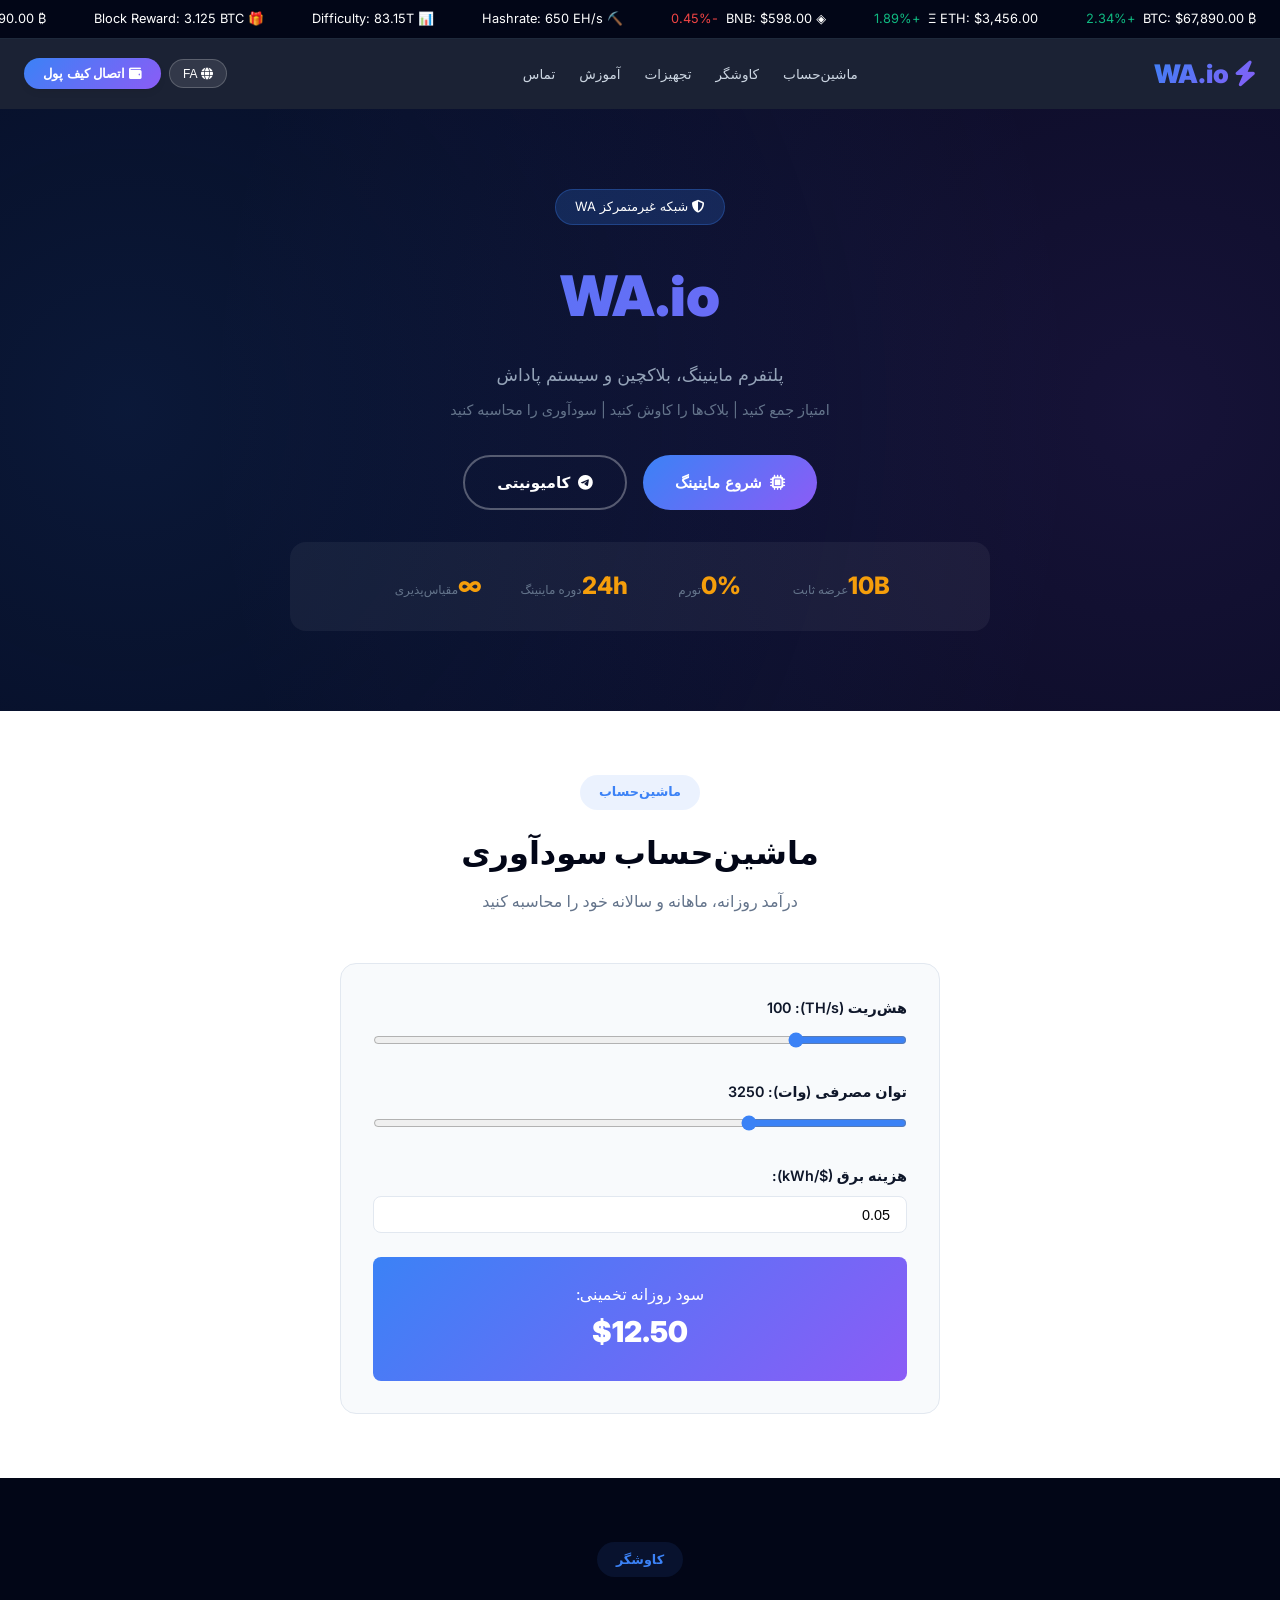
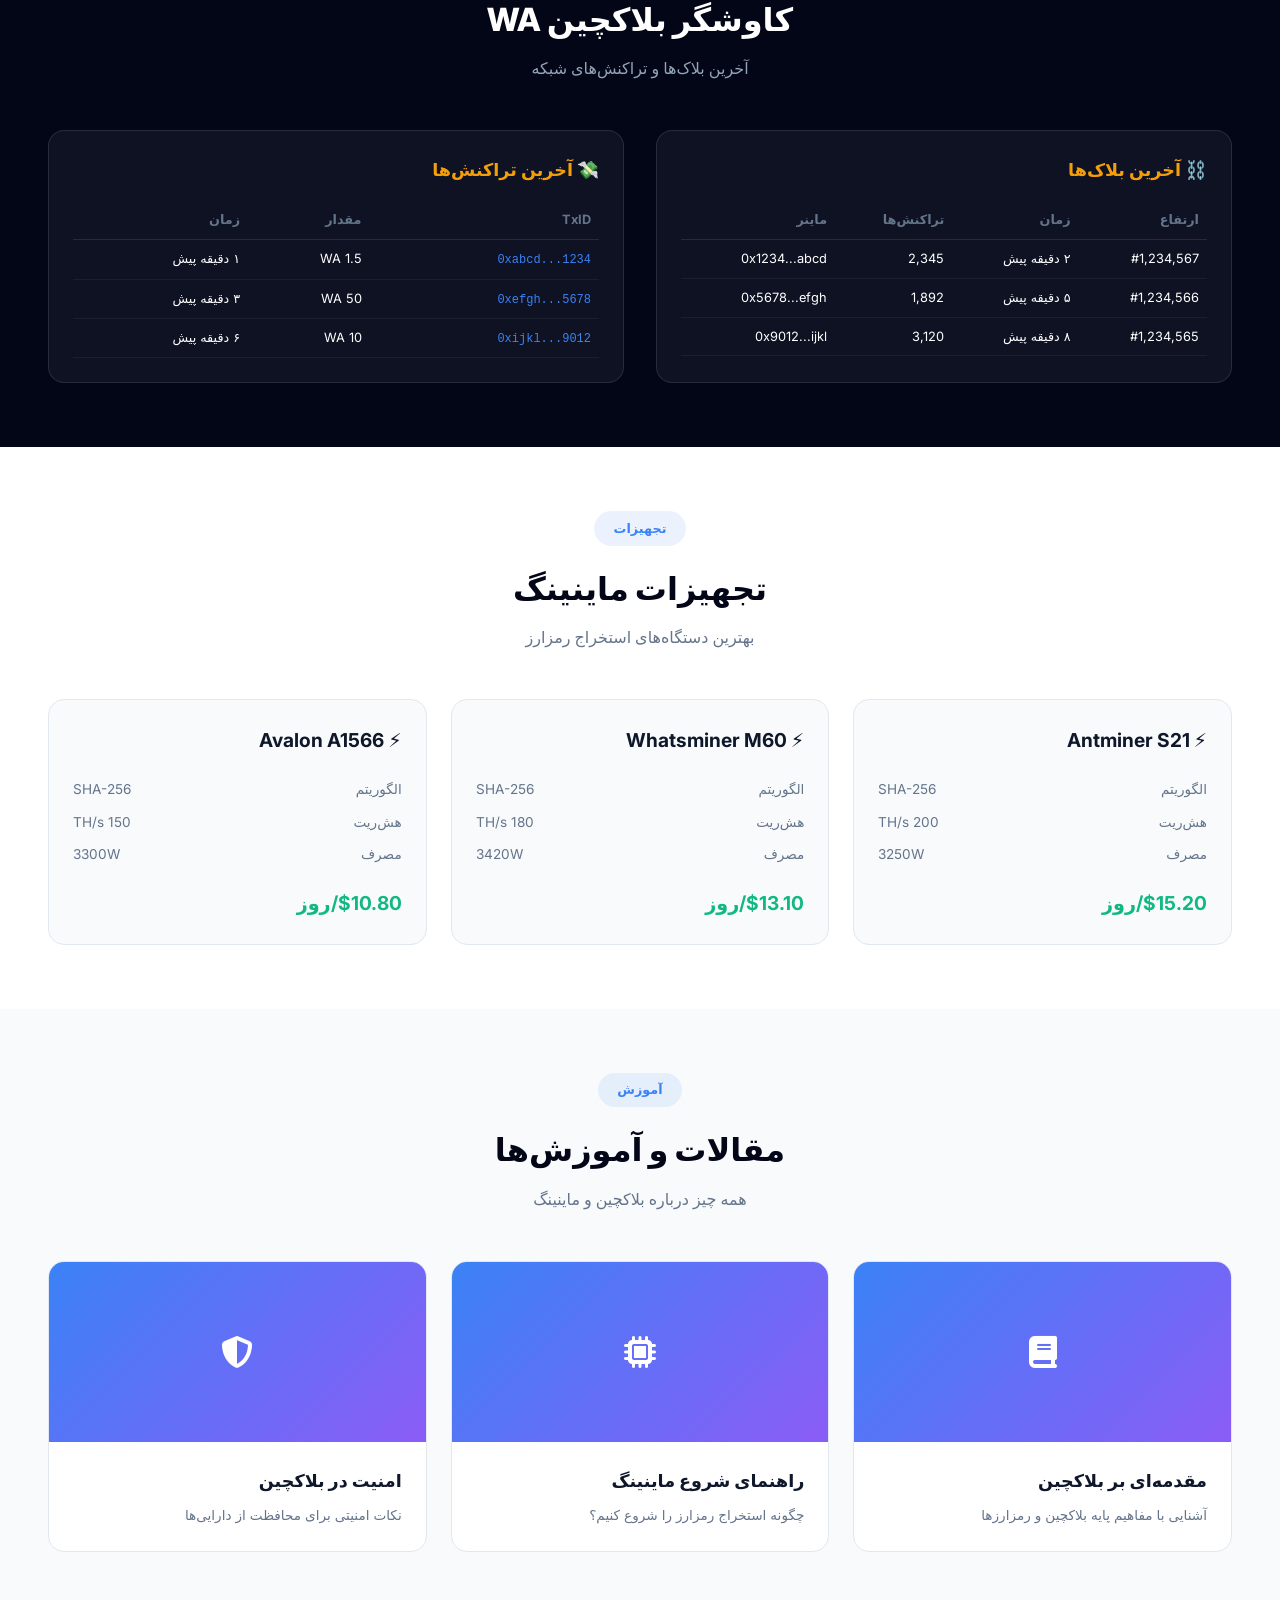
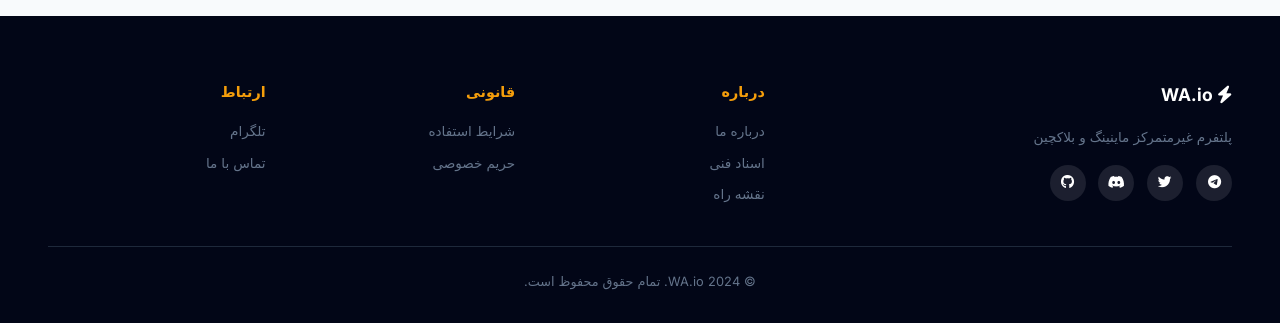
==== commit 89b101c2: "Update index.html" ====
--- a/index.html
+++ b/index.html
@@ -10,25 +10,25 @@
     <meta name="apple-mobile-web-app-title" content="WA.io">
     <meta name="mobile-web-app-capable" content="yes">
     <meta name="application-name" content="WA.io">
-    <meta name="theme-color" content="#3b82f6">
+    <meta name="theme-color" content="#0f172a">
     <meta name="msapplication-TileColor" content="#3b82f6">
     
     <!-- iOS Icons -->
-    <link rel="apple-touch-icon" href="icons/icon-192.png">
-    <link rel="apple-touch-icon" sizes="152x152" href="icons/icon-152.png">
-    <link rel="apple-touch-icon" sizes="180x180" href="icons/icon-152.png">
-    <link rel="apple-touch-icon" sizes="167x167" href="icons/icon-192.png">
+    <link rel="apple-touch-icon" href="/icons/icon-192.png">
+    <link rel="apple-touch-icon" sizes="152x152" href="/icons/icon-152.png">
+    <link rel="apple-touch-icon" sizes="180x180" href="/icons/icon-152.png">
+    <link rel="apple-touch-icon" sizes="167x167" href="/icons/icon-192.png">
     
     <!-- PWA Manifest -->
     <link rel="manifest" href="/manifest.json">
     
-    <meta name="description" content="WA.io - پلتفرم غیرمتمرکز امتیازدهی">
-    <title>WA.io - پلتفرم امتیازدهی</title>
+    <meta name="description" content="WA.io - پلتفرم غیرمتمرکز ماینینگ و بلاکچین">
+    <title>WA.io - پلتفرم ماینینگ و بلاکچین</title>
     
     <!-- CSS -->
-    <link rel="stylesheet" href="css/style.css">
-    <link rel="stylesheet" href="css/responsive.css">
-    <link rel="stylesheet" href="css/animations.css">
+    <link rel="stylesheet" href="/css/style.css">
+    <link rel="stylesheet" href="/css/responsive.css">
+    <link rel="stylesheet" href="/css/animations.css">
     
     <!-- Fonts -->
     <link rel="stylesheet" href="https://cdnjs.cloudflare.com/ajax/libs/font-awesome/6.5.1/css/all.min.css">
@@ -36,26 +36,268 @@
     
     <!-- Google AdSense -->
     <script async src="https://pagead2.googlesyndication.com/pagead/js/adsbygoogle.js?client=ca-pub-7989403305267753" crossorigin="anonymous"></script>
+    
+    <style>
+        * { margin: 0; padding: 0; box-sizing: border-box; }
+        :root {
+            --primary: #3b82f6; --primary-dark: #1d4ed8; --secondary: #8b5cf6; --accent: #f59e0b;
+            --dark: #0f172a; --darker: #020617; --light: #f8fafc; --gray: #64748b;
+            --gray-light: #e2e8f0; --success: #10b981; --danger: #ef4444; --white: #ffffff;
+            --gradient: linear-gradient(135deg, #3b82f6 0%, #8b5cf6 100%);
+            --shadow: 0 4px 6px -1px rgba(0,0,0,0.1);
+            --shadow-lg: 0 20px 25px -5px rgba(0,0,0,0.1);
+            --radius: 16px; --radius-sm: 8px;
+        }
+        body {
+            font-family: 'Inter', system-ui, -apple-system, sans-serif;
+            line-height: 1.7; color: var(--dark); background: var(--light);
+            overflow-x: hidden; -webkit-tap-highlight-color: transparent;
+            padding-top: env(safe-area-inset-top);
+        }
+        .container { max-width: 1280px; margin: 0 auto; padding: 0 1.5rem; }
+
+        /* ========== LIVE TICKER ========== */
+        .live-ticker {
+            background: var(--darker); color: white; padding: 0.5rem 0;
+            font-size: 0.8rem; overflow: hidden; border-bottom: 1px solid #1e293b;
+        }
+        .ticker-wrap {
+            display: flex; gap: 3rem; animation: ticker 30s linear infinite;
+            white-space: nowrap;
+        }
+        @keyframes ticker {
+            0% { transform: translateX(0); }
+            100% { transform: translateX(-50%); }
+        }
+        .ticker-item { display: flex; gap: 0.5rem; align-items: center; }
+        .ticker-up { color: var(--success); }
+        .ticker-down { color: var(--danger); }
+
+        /* ========== HEADER ========== */
+        header {
+            background: rgba(15,23,42,0.95); backdrop-filter: blur(20px);
+            -webkit-backdrop-filter: blur(20px); position: sticky; top: 0; z-index: 1000;
+        }
+        nav {
+            display: flex; justify-content: space-between; align-items: center;
+            height: 70px; gap: 1rem;
+        }
+        .logo {
+            font-size: 1.6rem; font-weight: 900; text-decoration: none;
+            background: var(--gradient); -webkit-background-clip: text;
+            -webkit-text-fill-color: transparent; white-space: nowrap;
+        }
+        .nav-links { display: flex; list-style: none; gap: 1.5rem; }
+        .nav-links a {
+            color: #cbd5e1; text-decoration: none; font-weight: 500;
+            font-size: 0.85rem; transition: color 0.3s;
+        }
+        .nav-links a:hover { color: white; }
+        .header-actions { display: flex; gap: 0.5rem; align-items: center; }
+        .btn-wallet {
+            background: var(--gradient); color: white; padding: 0.5rem 1.2rem;
+            border: none; border-radius: 50px; cursor: pointer; font-weight: 600;
+            font-size: 0.8rem; transition: all 0.3s; box-shadow: var(--shadow);
+        }
+        .btn-wallet:hover { transform: translateY(-2px); box-shadow: var(--shadow-lg); }
+        .btn-wallet.connected { background: var(--success) !important; }
+        .btn-lang {
+            background: rgba(255,255,255,0.1); border: 1px solid rgba(255,255,255,0.2);
+            color: white; padding: 0.4rem 0.8rem; border-radius: 50px;
+            cursor: pointer; font-size: 0.75rem;
+        }
+
+        /* ========== HERO ========== */
+        .hero {
+            background: var(--darker); color: white; padding: 5rem 1.5rem;
+            text-align: center; position: relative; overflow: hidden;
+        }
+        .hero::before {
+            content: ''; position: absolute; top: -50%; left: -50%;
+            width: 200%; height: 200%;
+            background: radial-gradient(circle at 30% 50%, rgba(59,130,246,0.15) 0%, transparent 50%),
+                        radial-gradient(circle at 70% 50%, rgba(139,92,246,0.15) 0%, transparent 50%);
+            animation: rotate 20s linear infinite;
+        }
+        @keyframes rotate { from { transform: rotate(0deg); } to { transform: rotate(360deg); } }
+        .hero-content { position: relative; z-index: 1; }
+        .hero-badge {
+            display: inline-block; background: rgba(59,130,246,0.2);
+            padding: 0.4rem 1.2rem; border-radius: 50px; font-size: 0.8rem;
+            margin-bottom: 1.5rem; border: 1px solid rgba(59,130,246,0.3);
+        }
+        .hero h1 {
+            font-size: 3.5rem; font-weight: 900;
+            background: var(--gradient); -webkit-background-clip: text;
+            -webkit-text-fill-color: transparent; margin-bottom: 1rem;
+        }
+        .hero p { font-size: 1.1rem; color: #94a3b8; margin-bottom: 0.5rem; }
+        .hero-buttons { display: flex; gap: 1rem; justify-content: center; flex-wrap: wrap; margin: 2rem 0; }
+        .btn {
+            padding: 0.8rem 2rem; border: none; border-radius: 50px;
+            cursor: pointer; font-weight: 600; font-size: 0.95rem;
+            transition: all 0.3s; text-decoration: none; display: inline-flex;
+            align-items: center; gap: 0.5rem;
+        }
+        .btn-primary { background: var(--gradient); color: white; }
+        .btn-primary:hover { transform: translateY(-3px); box-shadow: var(--shadow-lg); }
+        .btn-outline { background: transparent; color: white; border: 2px solid rgba(255,255,255,0.3); }
+        .btn-outline:hover { background: white; color: var(--dark); }
+        .hero-stats {
+            display: flex; justify-content: center; gap: 2rem; flex-wrap: wrap;
+            background: rgba(255,255,255,0.05); border-radius: var(--radius);
+            padding: 1.5rem; max-width: 700px; margin: 0 auto;
+        }
+        .hero-stat { text-align: center; min-width: 100px; }
+        .hero-stat-num { font-size: 1.5rem; font-weight: 800; color: var(--accent); }
+        .hero-stat-label { font-size: 0.75rem; color: #64748b; }
+
+        /* ========== SECTION HEADER ========== */
+        .section-header { text-align: center; margin-bottom: 3rem; }
+        .section-badge {
+            display: inline-block; background: rgba(59,130,246,0.1);
+            color: var(--primary); padding: 0.4rem 1.2rem; border-radius: 50px;
+            font-size: 0.8rem; font-weight: 600; margin-bottom: 1rem;
+        }
+        .section-header h2 { font-size: 2rem; font-weight: 800; margin-bottom: 0.5rem; color: var(--darker); }
+        .section-header p { color: var(--gray); font-size: 1rem; }
+
+        /* ========== CALCULATOR ========== */
+        .calculator {
+            padding: 4rem 1.5rem; background: white;
+        }
+        .calc-box {
+            background: var(--light); padding: 2rem; border-radius: var(--radius);
+            border: 1px solid var(--gray-light); max-width: 600px; margin: 0 auto;
+        }
+        .calc-row { margin-bottom: 1.5rem; }
+        .calc-row label { display: block; font-weight: 600; margin-bottom: 0.5rem; font-size: 0.9rem; }
+        .calc-row input[type="range"] { width: 100%; accent-color: var(--primary); }
+        .calc-row input[type="number"] {
+            width: 100%; padding: 0.6rem 1rem; border: 1px solid var(--gray-light);
+            border-radius: var(--radius-sm); font-size: 0.9rem;
+        }
+        .calc-result {
+            background: var(--gradient); color: white; padding: 1.5rem;
+            border-radius: var(--radius-sm); text-align: center; margin-top: 1rem;
+        }
+        .calc-result h3 { font-size: 1.8rem; font-weight: 900; }
+
+        /* ========== EXPLORER ========== */
+        .explorer {
+            padding: 4rem 1.5rem; background: var(--darker); color: white;
+        }
+        .explorer .section-header h2 { color: white; }
+        .explorer .section-header p { color: #94a3b8; }
+        .explorer-grid {
+            display: grid; grid-template-columns: 1fr 1fr; gap: 2rem;
+        }
+        .explorer-card {
+            background: rgba(255,255,255,0.05); border-radius: var(--radius);
+            padding: 1.5rem; border: 1px solid rgba(255,255,255,0.1);
+        }
+        .explorer-card h3 { margin-bottom: 1rem; font-size: 1.1rem; color: var(--accent); }
+        .explorer-table { width: 100%; font-size: 0.8rem; border-collapse: collapse; }
+        .explorer-table th { text-align: right; color: #64748b; padding: 0.5rem; border-bottom: 1px solid rgba(255,255,255,0.1); }
+        .explorer-table td { padding: 0.5rem; border-bottom: 1px solid rgba(255,255,255,0.05); }
+        .tx-hash { color: var(--primary); font-family: monospace; font-size: 0.75rem; }
+
+        /* ========== RIGS ========== */
+        .rigs {
+            padding: 4rem 1.5rem; background: white;
+        }
+        .rigs-grid {
+            display: grid; grid-template-columns: repeat(auto-fit, minmax(280px, 1fr)); gap: 1.5rem;
+        }
+        .rig-card {
+            background: var(--light); border-radius: var(--radius); padding: 1.5rem;
+            border: 1px solid var(--gray-light); transition: all 0.3s;
+        }
+        .rig-card:hover { transform: translateY(-5px); box-shadow: var(--shadow-lg); }
+        .rig-card h3 { font-size: 1.2rem; margin-bottom: 1rem; }
+        .rig-specs { list-style: none; font-size: 0.85rem; color: var(--gray); }
+        .rig-specs li { padding: 0.3rem 0; display: flex; justify-content: space-between; }
+        .rig-profit { color: var(--success); font-weight: 700; font-size: 1.2rem; margin-top: 1rem; }
+
+        /* ========== BLOG ========== */
+        .blog { padding: 4rem 1.5rem; background: var(--light); }
+        .blog-grid {
+            display: grid; grid-template-columns: repeat(auto-fit, minmax(300px, 1fr)); gap: 1.5rem;
+        }
+        .blog-card {
+            background: white; border-radius: var(--radius); overflow: hidden;
+            border: 1px solid var(--gray-light); transition: all 0.3s;
+        }
+        .blog-card:hover { transform: translateY(-5px); box-shadow: var(--shadow-lg); }
+        .blog-img { height: 180px; background: var(--gradient); display: flex; align-items: center; justify-content: center; color: white; font-size: 2rem; }
+        .blog-body { padding: 1.5rem; }
+        .blog-body h3 { font-size: 1.1rem; margin-bottom: 0.5rem; }
+        .blog-body p { color: var(--gray); font-size: 0.85rem; }
+
+        /* ========== FOOTER ========== */
+        footer {
+            background: var(--darker); color: white; padding: 4rem 1.5rem 2rem;
+        }
+        .footer-grid {
+            display: grid; grid-template-columns: 2fr 1fr 1fr 1fr; gap: 2rem;
+            margin-bottom: 2rem;
+        }
+        .footer-col h3 { font-size: 1.1rem; margin-bottom: 1rem; }
+        .footer-col p { color: var(--gray); font-size: 0.85rem; }
+        .footer-col h4 { color: var(--accent); margin-bottom: 1rem; font-size: 0.9rem; }
+        .footer-col a { display: block; color: var(--gray); text-decoration: none; font-size: 0.85rem; margin-bottom: 0.5rem; transition: color 0.3s; }
+        .footer-col a:hover { color: white; }
+        .social-links { display: flex; gap: 0.8rem; margin-top: 1rem; }
+        .social-links a {
+            width: 36px; height: 36px; background: rgba(255,255,255,0.1);
+            border-radius: 50%; display: flex; align-items: center;
+            justify-content: center; color: white; transition: all 0.3s;
+        }
+        .social-links a:hover { background: var(--primary); }
+        .footer-bottom { border-top: 1px solid #1e293b; padding-top: 1.5rem; text-align: center; color: var(--gray); font-size: 0.8rem; }
+
+        /* ========== RESPONSIVE ========== */
+        @media (max-width: 768px) {
+            .hero h1 { font-size: 2.2rem; }
+            nav { flex-direction: column; height: auto; padding: 1rem 0; }
+            .nav-links { gap: 0.8rem; flex-wrap: wrap; justify-content: center; }
+            .explorer-grid { grid-template-columns: 1fr; }
+            .footer-grid { grid-template-columns: 1fr; text-align: center; }
+            .social-links { justify-content: center; }
+        }
+    </style>
 </head>
 <body>
+    <!-- ==================== LIVE TICKER ==================== -->
+    <div class="live-ticker">
+        <div class="container">
+            <div class="ticker-wrap" id="tickerWrap">
+                <span class="ticker-item">₿ BTC: $67,890.00 <span class="ticker-up">+2.34%</span></span>
+                <span class="ticker-item">Ξ ETH: $3,456.00 <span class="ticker-up">+1.89%</span></span>
+                <span class="ticker-item">◈ BNB: $598.00 <span class="ticker-down">-0.45%</span></span>
+                <span class="ticker-item">⛏️ Hashrate: 650 EH/s</span>
+                <span class="ticker-item">📊 Difficulty: 83.15T</span>
+                <span class="ticker-item">🎁 Block Reward: 3.125 BTC</span>
+                <span class="ticker-item">₿ BTC: $67,890.00 <span class="ticker-up">+2.34%</span></span>
+                <span class="ticker-item">Ξ ETH: $3,456.00 <span class="ticker-up">+1.89%</span></span>
+                <span class="ticker-item">◈ BNB: $598.00 <span class="ticker-down">-0.45%</span></span>
+            </div>
+        </div>
+    </div>
+
     <!-- ==================== HEADER ==================== -->
     <header>
         <nav class="container">
-            <a href="#" class="logo">
-                <i class="fas fa-bolt"></i> WA.io
-            </a>
-            
+            <a href="#" class="logo"><i class="fas fa-bolt"></i> WA.io</a>
             <ul class="nav-links">
-                <li><a href="#features">ویژگی‌ها</a></li>
-                <li><a href="#points">امتیازات</a></li>
-                <li><a href="#how">نحوه کار</a></li>
+                <li><a href="#calc">ماشین‌حساب</a></li>
+                <li><a href="#explorer">کاوشگر</a></li>
+                <li><a href="#rigs">تجهیزات</a></li>
+                <li><a href="#blog">آموزش</a></li>
                 <li><a href="#contact">تماس</a></li>
             </ul>
-            
             <div class="header-actions">
-                <button class="btn-lang">
-                    <i class="fas fa-globe"></i> FA
-                </button>
+                <button class="btn-lang"><i class="fas fa-globe"></i> FA</button>
                 <button class="btn-wallet" id="walletBtn">
                     <i class="fas fa-wallet"></i> <span id="walletText">اتصال کیف پول</span>
                 </button>
@@ -65,144 +307,153 @@
 
     <!-- ==================== HERO ==================== -->
     <section class="hero">
-        <div class="hero-bg"></div>
-        <div class="container">
-            <div class="hero-content">
-                <div class="hero-badge">
-                    <i class="fas fa-shield-halved"></i> غیرمتمرکز و امن
-                </div>
-                <h1>WA.io</h1>
-                <p>پلتفرم امتیازدهی غیرمتمرکز</p>
-                <p class="hero-sub">امتیاز جمع کنید، در آینده به توکن تبدیل کنید</p>
-                <div class="hero-buttons">
-                    <button class="btn btn-primary" id="startBtn">
-                        <i class="fas fa-bolt"></i> شروع جمع‌آوری امتیاز
-                    </button>
-                    <a href="https://t.me/WAioToken" target="_blank" class="btn btn-outline">
-                        <i class="fab fa-telegram"></i> کانال تلگرام
-                    </a>
-                </div>
-                <div class="hero-stats">
-                    <div class="hero-stat">
-                        <span class="hero-stat-num counter" data-target="10000000000">10,000,000,000</span>
-                        <span class="hero-stat-label">عرضه ثابت</span>
-                    </div>
-                    <div class="hero-stat">
-                        <span class="hero-stat-num">0%</span>
-                        <span class="hero-stat-label">تورم</span>
-                    </div>
-                    <div class="hero-stat">
-                        <span class="hero-stat-num" id="totalUsers">۰</span>
-                        <span class="hero-stat-label">کاربر فعال</span>
-                    </div>
-                </div>
+        <div class="hero-content">
+            <div class="hero-badge"><i class="fas fa-shield-halved"></i> شبکه غیرمتمرکز WA</div>
+            <h1>WA.io</h1>
+            <p>پلتفرم ماینینگ، بلاکچین و سیستم پاداش</p>
+            <p style="font-size:0.9rem;color:#64748b;">امتیاز جمع کنید | بلاک‌ها را کاوش کنید | سودآوری را محاسبه کنید</p>
+            <div class="hero-buttons">
+                <button class="btn btn-primary" id="startBtn"><i class="fas fa-microchip"></i> شروع ماینینگ</button>
+                <a href="https://t.me/WAioToken" target="_blank" class="btn btn-outline"><i class="fab fa-telegram"></i> کامیونیتی</a>
+            </div>
+            <div class="hero-stats">
+                <div class="hero-stat"><span class="hero-stat-num">10B</span><span class="hero-stat-label">عرضه ثابت</span></div>
+                <div class="hero-stat"><span class="hero-stat-num">0%</span><span class="hero-stat-label">تورم</span></div>
+                <div class="hero-stat"><span class="hero-stat-num">24h</span><span class="hero-stat-label">دوره ماینینگ</span></div>
+                <div class="hero-stat"><span class="hero-stat-num">∞</span><span class="hero-stat-label">مقیاس‌پذیری</span></div>
             </div>
         </div>
     </section>
 
-    <!-- ==================== FEATURES ==================== -->
-    <section class="features" id="features">
+    <!-- ==================== CALCULATOR ==================== -->
+    <section class="calculator" id="calc">
         <div class="container">
             <div class="section-header">
-                <span class="section-badge">ویژگی‌ها</span>
-                <h2>سیستم امتیازدهی WA</h2>
-                <p>امتیازات خود را جمع‌آوری کنید و در آینده تبدیل کنید</p>
-            </div>
-            <div class="features-grid">
-                <div class="feature-card">
-                    <div class="feature-icon"><i class="fas fa-clock"></i></div>
-                    <h3>امتیاز روزانه</h3>
-                    <p>هر ۲۴ ساعت وارد شوید و امتیاز رایگان دریافت کنید</p>
-                </div>
-                <div class="feature-card">
-                    <div class="feature-icon"><i class="fas fa-users"></i></div>
-                    <h3>امتیاز ارجاع</h3>
-                    <p>دوستان خود را دعوت کنید و امتیاز بیشتر بگیرید</p>
-                </div>
-                <div class="feature-card">
-                    <div class="feature-icon"><i class="fas fa-shield-halved"></i></div>
-                    <h3>امنیت کوانتومی</h3>
-                    <p>محافظت شده با رمزنگاری مقاوم در برابر کوانتوم</p>
-                </div>
-                <div class="feature-card">
-                    <div class="feature-icon"><i class="fas fa-coins"></i></div>
-                    <h3>عرضه ثابت</h3>
-                    <p>۱۰ میلیارد واحد ثابت، بدون تورم</p>
-                </div>
-                <div class="feature-card">
-                    <div class="feature-icon"><i class="fas fa-lock"></i></div>
-                    <h3>قفل امن</h3>
-                    <p>تا زمان عرضه رسمی، برداشت غیرممکن است</p>
-                </div>
-                <div class="feature-card">
-                    <div class="feature-icon"><i class="fas fa-mobile-screen"></i></div>
-                    <h3>آماده برای اپ</h3>
-                    <p>به زودی اپلیکیشن موبایل منتشر می‌شود</p>
+                <span class="section-badge">ماشین‌حساب</span>
+                <h2>ماشین‌حساب سودآوری</h2>
+                <p>درآمد روزانه، ماهانه و سالانه خود را محاسبه کنید</p>
+            </div>
+            <div class="calc-box">
+                <div class="calc-row">
+                    <label>هش‌ریت (TH/s): <span id="hashVal">100</span></label>
+                    <input type="range" min="1" max="500" value="100" id="hashInput" oninput="updateCalc()">
+                </div>
+                <div class="calc-row">
+                    <label>توان مصرفی (وات): <span id="powerVal">3250</span></label>
+                    <input type="range" min="500" max="10000" value="3250" id="powerInput" oninput="updateCalc()">
+                </div>
+                <div class="calc-row">
+                    <label>هزینه برق ($/kWh):</label>
+                    <input type="number" value="0.05" id="electricityInput" step="0.01" oninput="updateCalc()">
+                </div>
+                <div class="calc-result">
+                    <p>سود روزانه تخمینی:</p>
+                    <h3 id="dailyProfit">$12.50</h3>
                 </div>
             </div>
         </div>
     </section>
 
-    <!-- ==================== POINTS SYSTEM ==================== -->
-    <section class="points" id="points">
+    <!-- ==================== EXPLORER ==================== -->
+    <section class="explorer" id="explorer">
         <div class="container">
             <div class="section-header">
-                <span class="section-badge">امتیازات</span>
-                <h2>سیستم امتیازدهی</h2>
-                <p>هر امتیاز = یک واحد در آینده</p>
-            </div>
-            <div class="points-grid">
-                <div class="point-card">
-                    <div class="point-icon"><i class="fas fa-calendar-check"></i></div>
-                    <h3>امتیاز پایه</h3>
-                    <p>هر ۲۴ ساعت یکبار</p>
-                    <div class="point-amount">+۵ امتیاز</div>
-                </div>
-                <div class="point-card featured">
-                    <div class="point-badge">پرطرفدار</div>
-                    <div class="point-icon"><i class="fas fa-user-plus"></i></div>
-                    <h3>امتیاز دعوت</h3>
-                    <p>به ازای هر دعوت موفق</p>
-                    <div class="point-amount">+۱۰ امتیاز</div>
-                </div>
-                <div class="point-card">
-                    <div class="point-icon"><i class="fas fa-award"></i></div>
-                    <h3>امتیاز وفاداری</h3>
-                    <p>هر ۳۰ روز فعالیت مداوم</p>
-                    <div class="point-amount">+۱۰۰ امتیاز</div>
+                <span class="section-badge">کاوشگر</span>
+                <h2>کاوشگر بلاکچین WA</h2>
+                <p>آخرین بلاک‌ها و تراکنش‌های شبکه</p>
+            </div>
+            <div class="explorer-grid">
+                <div class="explorer-card">
+                    <h3>⛓️ آخرین بلاک‌ها</h3>
+                    <table class="explorer-table">
+                        <tr><th>ارتفاع</th><th>زمان</th><th>تراکنش‌ها</th><th>ماینر</th></tr>
+                        <tr><td>#1,234,567</td><td>۲ دقیقه پیش</td><td>2,345</td><td>0x1234...abcd</td></tr>
+                        <tr><td>#1,234,566</td><td>۵ دقیقه پیش</td><td>1,892</td><td>0x5678...efgh</td></tr>
+                        <tr><td>#1,234,565</td><td>۸ دقیقه پیش</td><td>3,120</td><td>0x9012...ijkl</td></tr>
+                    </table>
+                </div>
+                <div class="explorer-card">
+                    <h3>💸 آخرین تراکنش‌ها</h3>
+                    <table class="explorer-table">
+                        <tr><th>TxID</th><th>مقدار</th><th>زمان</th></tr>
+                        <tr><td><span class="tx-hash">0xabcd...1234</span></td><td>1.5 WA</td><td>۱ دقیقه پیش</td></tr>
+                        <tr><td><span class="tx-hash">0xefgh...5678</span></td><td>50 WA</td><td>۳ دقیقه پیش</td></tr>
+                        <tr><td><span class="tx-hash">0xijkl...9012</span></td><td>10 WA</td><td>۶ دقیقه پیش</td></tr>
+                    </table>
                 </div>
             </div>
         </div>
     </section>
 
-    <!-- ==================== HOW IT WORKS ==================== -->
-    <section class="how-it-works" id="how">
+    <!-- ==================== RIGS ==================== -->
+    <section class="rigs" id="rigs">
         <div class="container">
             <div class="section-header">
-                <span class="section-badge">راهنما</span>
-                <h2>چگونه شروع کنیم</h2>
-                <p>۴ قدم ساده برای جمع‌آوری امتیاز</p>
-            </div>
-            <div class="steps">
-                <div class="step">
-                    <div class="step-number">1</div>
-                    <h3>ثبت‌نام</h3>
-                    <p>کیف پول خود را متصل کنید</p>
-                </div>
-                <div class="step">
-                    <div class="step-number">2</div>
-                    <h3>فعال‌سازی</h3>
-                    <p>هر ۲۴ ساعت دکمه را بزنید</p>
-                </div>
-                <div class="step">
-                    <div class="step-number">3</div>
-                    <h3>دعوت</h3>
-                    <p>لینک خود را به اشتراک بگذارید</p>
-                </div>
-                <div class="step">
-                    <div class="step-number">4</div>
-                    <h3>دریافت</h3>
-                    <p>در زمان عرضه، امتیازات را دریافت کنید</p>
+                <span class="section-badge">تجهیزات</span>
+                <h2>تجهیزات ماینینگ</h2>
+                <p>بهترین دستگاه‌های استخراج رمزارز</p>
+            </div>
+            <div class="rigs-grid">
+                <div class="rig-card">
+                    <h3>⚡ Antminer S21</h3>
+                    <ul class="rig-specs">
+                        <li><span>الگوریتم</span><span>SHA-256</span></li>
+                        <li><span>هش‌ریت</span><span>200 TH/s</span></li>
+                        <li><span>مصرف</span><span>3250W</span></li>
+                    </ul>
+                    <p class="rig-profit">$15.20/روز</p>
+                </div>
+                <div class="rig-card">
+                    <h3>⚡ Whatsminer M60</h3>
+                    <ul class="rig-specs">
+                        <li><span>الگوریتم</span><span>SHA-256</span></li>
+                        <li><span>هش‌ریت</span><span>180 TH/s</span></li>
+                        <li><span>مصرف</span><span>3420W</span></li>
+                    </ul>
+                    <p class="rig-profit">$13.10/روز</p>
+                </div>
+                <div class="rig-card">
+                    <h3>⚡ Avalon A1566</h3>
+                    <ul class="rig-specs">
+                        <li><span>الگوریتم</span><span>SHA-256</span></li>
+                        <li><span>هش‌ریت</span><span>150 TH/s</span></li>
+                        <li><span>مصرف</span><span>3300W</span></li>
+                    </ul>
+                    <p class="rig-profit">$10.80/روز</p>
+                </div>
+            </div>
+        </div>
+    </section>
+
+    <!-- ==================== BLOG ==================== -->
+    <section class="blog" id="blog">
+        <div class="container">
+            <div class="section-header">
+                <span class="section-badge">آموزش</span>
+                <h2>مقالات و آموزش‌ها</h2>
+                <p>همه چیز درباره بلاکچین و ماینینگ</p>
+            </div>
+            <div class="blog-grid">
+                <div class="blog-card">
+                    <div class="blog-img"><i class="fas fa-book"></i></div>
+                    <div class="blog-body">
+                        <h3>مقدمه‌ای بر بلاکچین</h3>
+                        <p>آشنایی با مفاهیم پایه بلاکچین و رمزارزها</p>
+                    </div>
+                </div>
+                <div class="blog-card">
+                    <div class="blog-img"><i class="fas fa-microchip"></i></div>
+                    <div class="blog-body">
+                        <h3>راهنمای شروع ماینینگ</h3>
+                        <p>چگونه استخراج رمزارز را شروع کنیم؟</p>
+                    </div>
+                </div>
+                <div class="blog-card">
+                    <div class="blog-img"><i class="fas fa-shield-halved"></i></div>
+                    <div class="blog-body">
+                        <h3>امنیت در بلاکچین</h3>
+                        <p>نکات امنیتی برای محافظت از دارایی‌ها</p>
+                    </div>
                 </div>
             </div>
         </div>
@@ -214,10 +465,11 @@
             <div class="footer-grid">
                 <div class="footer-col">
                     <h3><i class="fas fa-bolt"></i> WA.io</h3>
-                    <p>پلتفرم غیرمتمرکز امتیازدهی</p>
+                    <p>پلتفرم غیرمتمرکز ماینینگ و بلاکچین</p>
                     <div class="social-links">
                         <a href="https://t.me/WAioToken" target="_blank"><i class="fab fa-telegram"></i></a>
                         <a href="#"><i class="fab fa-twitter"></i></a>
+                        <a href="#"><i class="fab fa-discord"></i></a>
                         <a href="#"><i class="fab fa-github"></i></a>
                     </div>
                 </div>
@@ -225,11 +477,12 @@
                     <h4>درباره</h4>
                     <a href="#">درباره ما</a>
                     <a href="#">اسناد فنی</a>
+                    <a href="#">نقشه راه</a>
                 </div>
                 <div class="footer-col">
                     <h4>قانونی</h4>
-                    <a href="terms.html">شرایط استفاده</a>
-                    <a href="privacy.html">حریم خصوصی</a>
+                    <a href="/terms.html">شرایط استفاده</a>
+                    <a href="/privacy.html">حریم خصوصی</a>
                 </div>
                 <div class="footer-col">
                     <h4>ارتباط</h4>
@@ -241,11 +494,88 @@
                 <p>&copy; 2024 WA.io. تمام حقوق محفوظ است.</p>
             </div>
         </div>
-    </section>
-
-    <script src="js/app.js"></script>
-    <script src="js/wallet.js"></script>
-    <script src="js/mining.js"></script>
-    <script src="js/security.js"></script>
-</body>
-    </html>
+    </footer>
+
+    <!-- ==================== SCRIPTS ==================== -->
+    <script>
+        // Calculator
+        function updateCalc() {
+            const hash = parseFloat(document.getElementById('hashInput').value);
+            const power = parseFloat(document.getElementById('powerInput').value);
+            const elec = parseFloat(document.getElementById('electricityInput').value);
+            
+            document.getElementById('hashVal').textContent = hash;
+            document.getElementById('powerVal').textContent = power;
+            
+            const dailyBTC = (hash * 0.00000035);
+            const dailyUSD = dailyBTC * 67890;
+            const powerCost = (power * 24 / 1000) * elec;
+            const profit = dailyUSD - powerCost;
+            
+            document.getElementById('dailyProfit').textContent = '$' + profit.toFixed(2);
+        }
+
+        // Wallet
+        class WAWallet {
+            constructor() {
+                this.address = null;
+                this.points = 0;
+                this.lastMine = null;
+                this.load();
+            }
+            connect(address) {
+                if (/^0x[a-fA-F0-9]{40}$/.test(address)) {
+                    this.address = address; this.save(); return true;
+                }
+                return false;
+            }
+            disconnect() {
+                this.address = null; this.points = 0;
+                this.lastMine = null;
+                try { localStorage.removeItem('wa_wallet'); } catch(e) {}
+            }
+            save() {
+                try {
+                    localStorage.setItem('wa_wallet', JSON.stringify({
+                        address: this.address, points: this.points, lastMine: this.lastMine
+                    }));
+                } catch(e) {}
+            }
+            load() {
+                try {
+                    const d = localStorage.getItem('wa_wallet');
+                    if (d) {
+                        const p = JSON.parse(d);
+                        this.address = p.address || null;
+                        this.points = p.points || 0;
+                        this.lastMine = p.lastMine || null;
+                    }
+                } catch(e) {}
+            }
+        }
+        const wallet = new WAWallet();
+
+        class MiningSystem {
+            constructor() {
+                this.baseReward = 5;
+                this.miningInterval = 24 * 60 * 60 * 1000;
+            }
+            canMine() {
+                if (!wallet.lastMine) return true;
+                return (Date.now() - wallet.lastMine) >= this.miningInterval;
+            }
+            getRemainingTime() {
+                if (!wallet.lastMine) return '۰ دقیقه';
+                const diff = this.miningInterval - (Date.now() - wallet.lastMine);
+                if (diff <= 0) return '۰ دقیقه';
+                const h = Math.floor(diff / (60 * 60 * 1000));
+                const m = Math.floor((diff % (60 * 60 * 1000)) / (60 * 1000));
+                return `${h}h ${m}m`;
+            }
+            mine() {
+                if (!wallet.address) {
+                    this.toast('ابتدا کیف پول را متصل کنید!', 'error');
+                    return false;
+                }
+                if (!this.canMine()) {
+                    this.toast('⏳ ' + this.getRemainingTime() +
--- a/css/style.css
+++ b/css/style.css
@@ -21,6 +21,7 @@
     max-width: 420px;
     box-shadow: 0 25px 50px rgba(0,0,0,0.3);
     overflow: hidden;
+    text-align: right; /* تراز متن داخل مدال به راست */
 }
 
 .wa-modal-header {
@@ -38,7 +39,7 @@
     padding: 1rem 1.5rem;
     display: flex;
     gap: 0.8rem;
-    justify-content: flex-end;
+    justify-content: flex-start; /* تغییر به سمت چپ برای هماهنگی با اصول RTL */
     border-top: 1px solid var(--gray-light);
 }
 
@@ -49,6 +50,8 @@
     border-radius: var(--radius-sm);
     font-size: 1rem;
     font-family: monospace;
+    direction: ltr; /* جهت ورودی کدهای ولت و انگلیسی حفظ شود */
+    text-align: left; /* تراز چپ برای آدرس ولت خواناتر است */
     transition: border-color 0.3s;
 }
 
@@ -92,7 +95,8 @@
 .wa-toast {
     position: fixed;
     bottom: 20px;
-    right: 20px;
+    left: 20px;  /* تغییر موقعیت از راست به چپ برای مزاحم نبودن در متن فارسی */
+    right: auto; /* غیرفعال کردن مقدار راست قبلی */
     padding: 1rem 1.5rem;
     border-radius: 12px;
     color: white;
@@ -102,6 +106,7 @@
     opacity: 0;
     transition: all 0.3s ease;
     box-shadow: var(--shadow-lg);
+    text-align: right; /* تراز متن پیام به راست */
 }
 
 .wa-toast.show {
@@ -124,4 +129,4 @@
 /* Wallet button connected state */
 .btn-wallet.connected {
     background: var(--success) !important;
-    }
+}
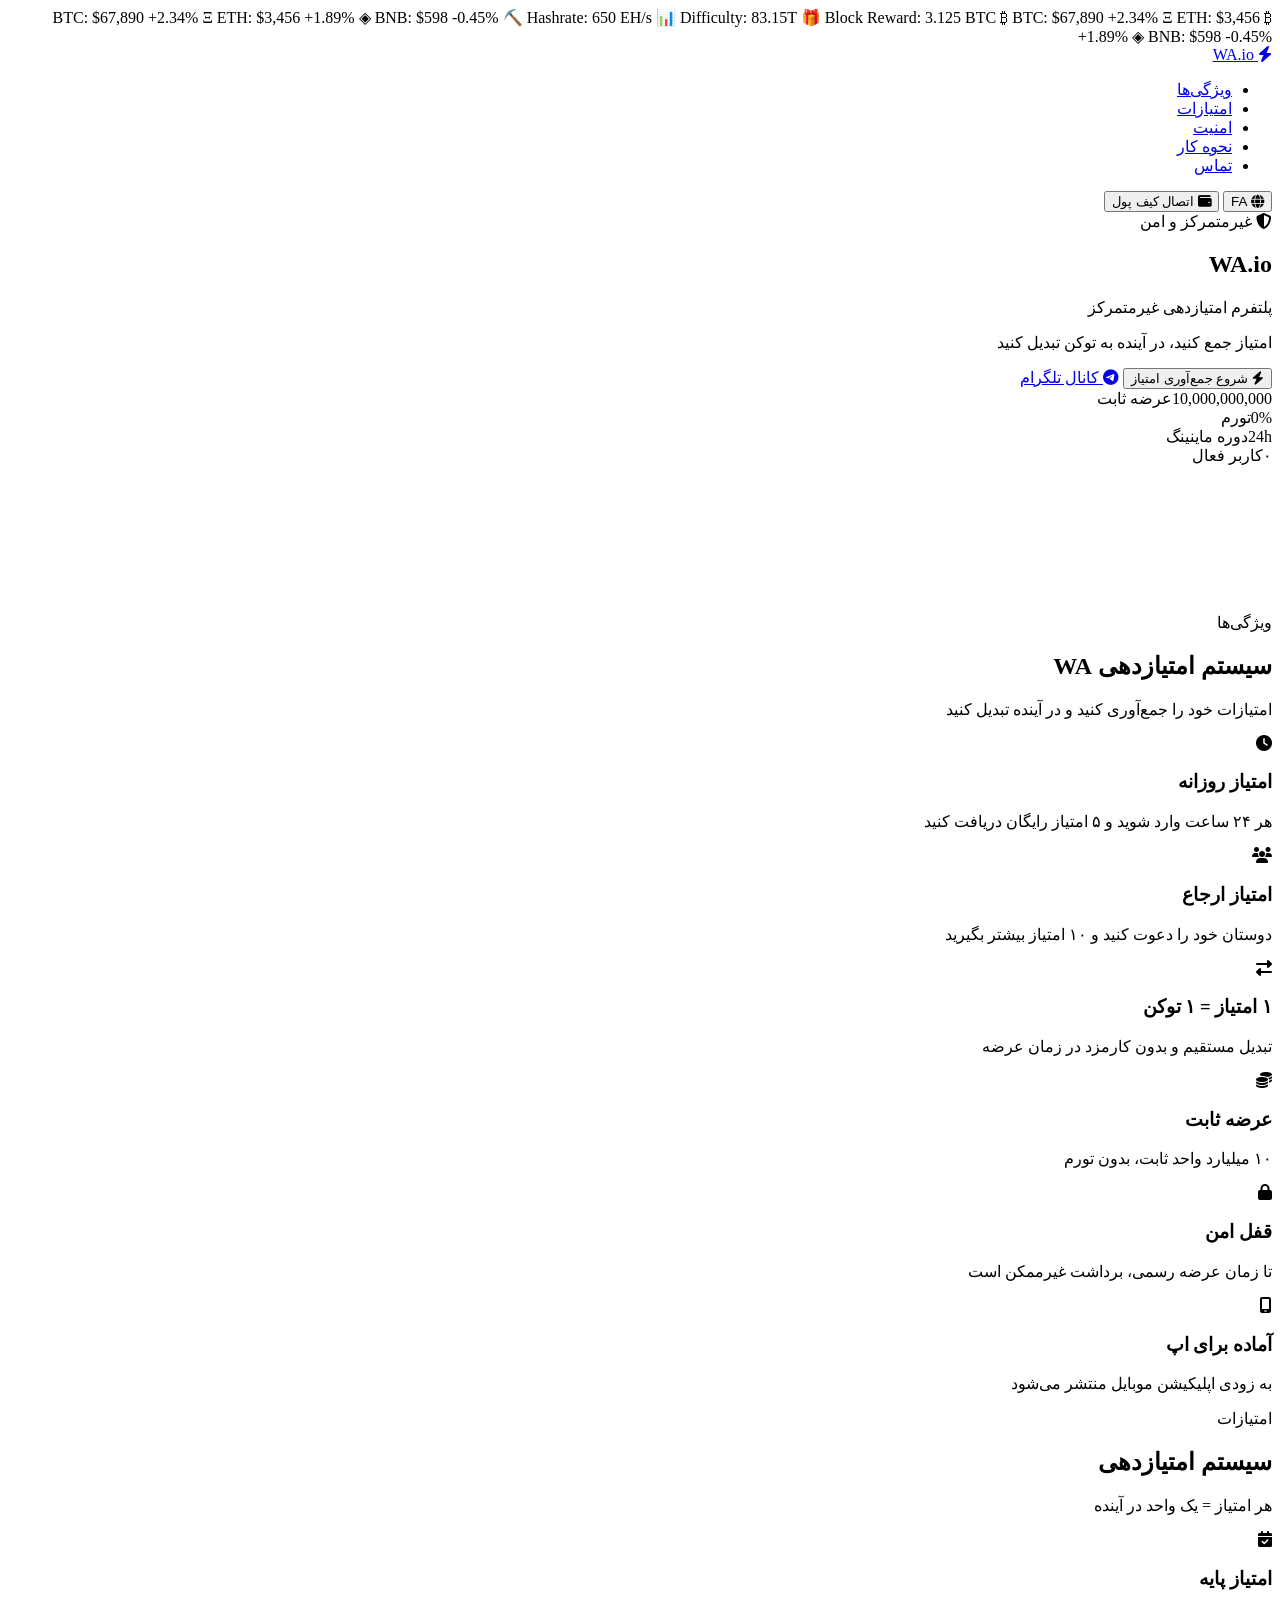
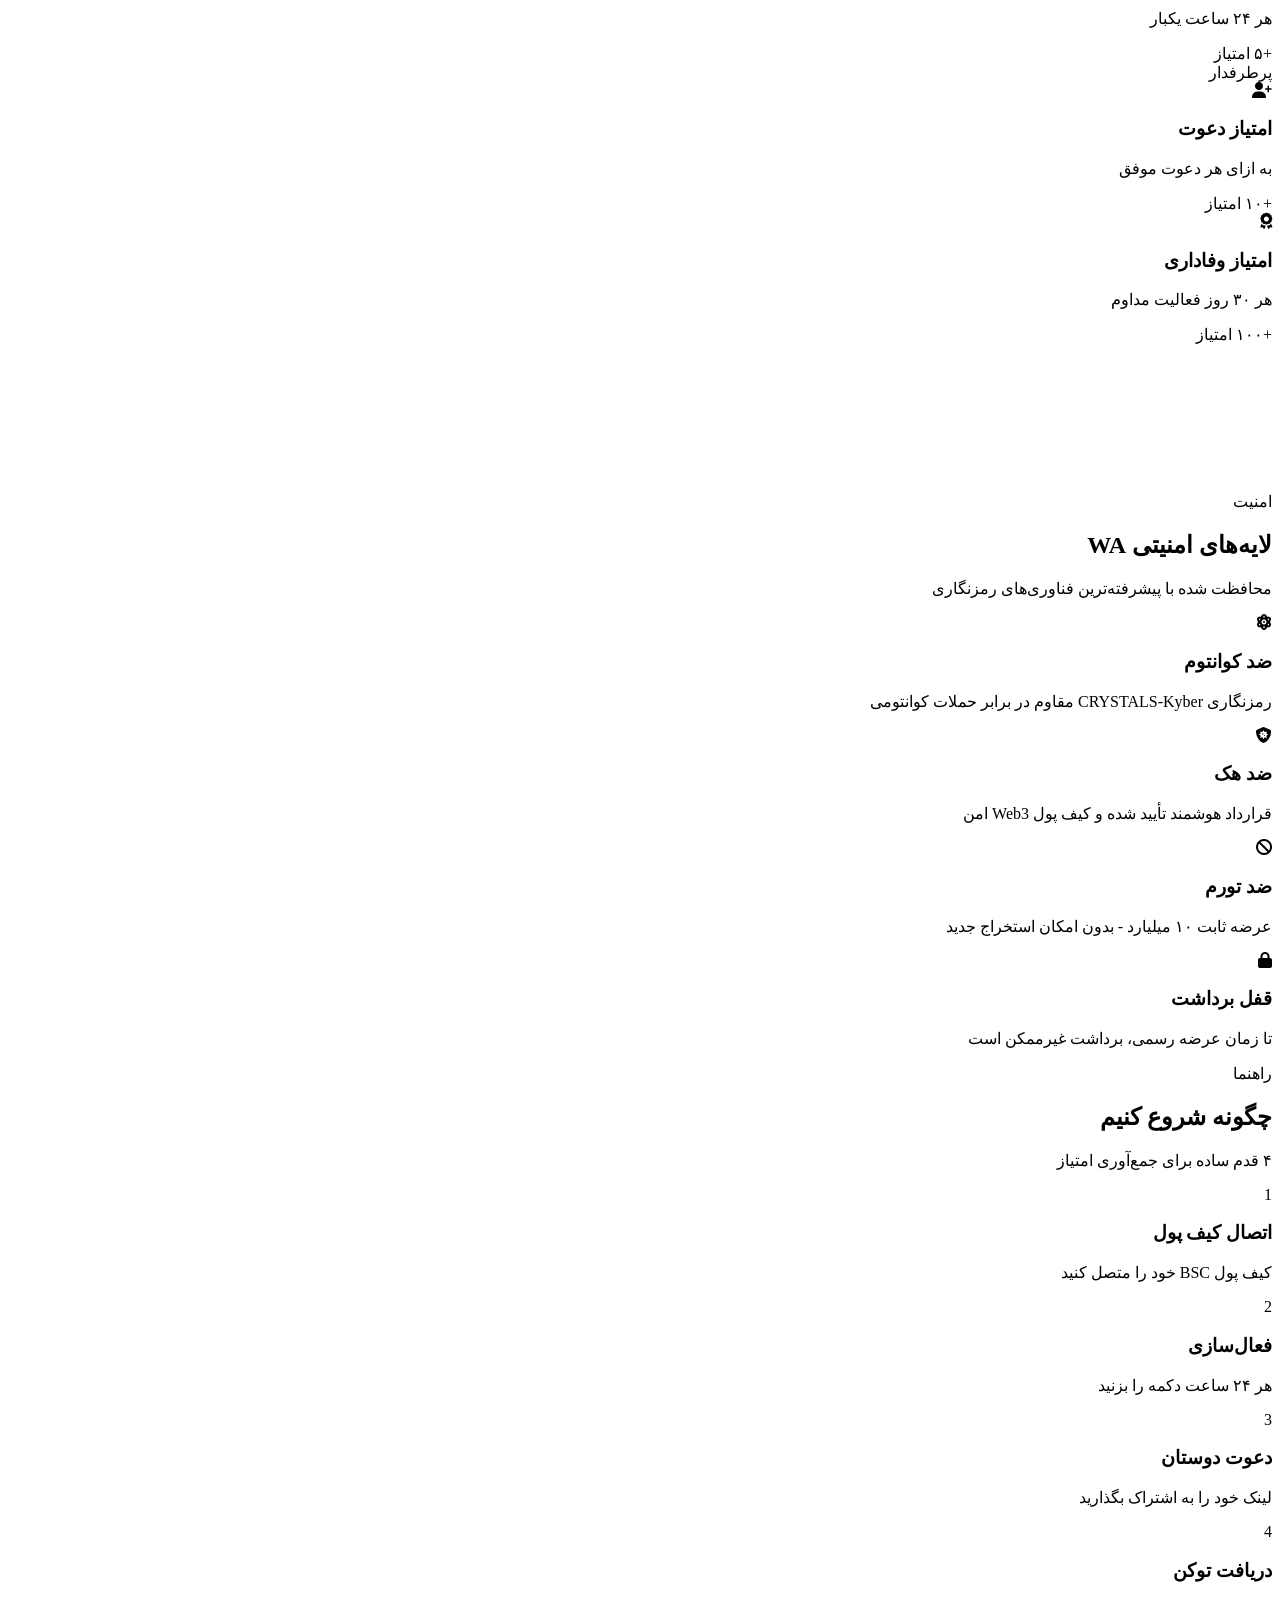
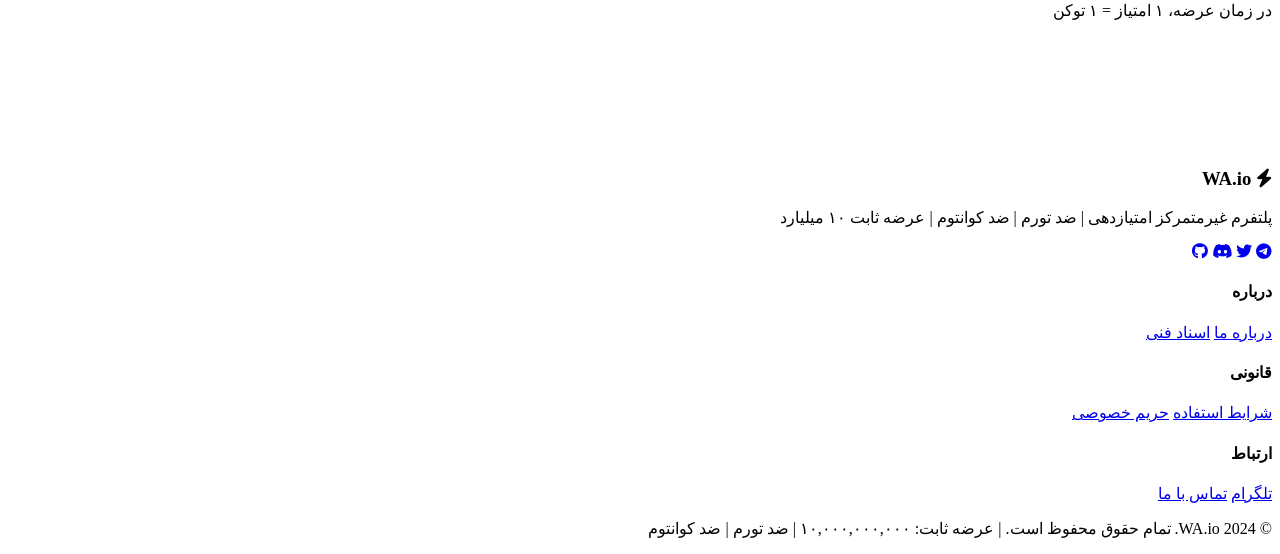
==== commit 9356ec36: "Update index.html" ====
--- a/index.html
+++ b/index.html
@@ -4,283 +4,42 @@
     <meta charset="UTF-8">
     <meta name="viewport" content="width=device-width, initial-scale=1.0, maximum-scale=1.0, user-scalable=no, viewport-fit=cover">
     
-    <!-- PWA Meta Tags -->
     <meta name="apple-mobile-web-app-capable" content="yes">
     <meta name="apple-mobile-web-app-status-bar-style" content="black-translucent">
     <meta name="apple-mobile-web-app-title" content="WA.io">
     <meta name="mobile-web-app-capable" content="yes">
     <meta name="application-name" content="WA.io">
     <meta name="theme-color" content="#0f172a">
-    <meta name="msapplication-TileColor" content="#3b82f6">
-    
-    <!-- iOS Icons -->
     <link rel="apple-touch-icon" href="/icons/icon-192.png">
-    <link rel="apple-touch-icon" sizes="152x152" href="/icons/icon-152.png">
-    <link rel="apple-touch-icon" sizes="180x180" href="/icons/icon-152.png">
-    <link rel="apple-touch-icon" sizes="167x167" href="/icons/icon-192.png">
-    
-    <!-- PWA Manifest -->
     <link rel="manifest" href="/manifest.json">
     
-    <meta name="description" content="WA.io - پلتفرم غیرمتمرکز ماینینگ و بلاکچین">
-    <title>WA.io - پلتفرم ماینینگ و بلاکچین</title>
-    
-    <!-- CSS -->
+    <meta name="description" content="WA.io - پلتفرم غیرمتمرکز امتیازدهی | ضد تورم | ضد کوانتوم | عرضه ثابت">
+    <title>WA.io - پلتفرم امتیازدهی غیرمتمرکز</title>
+    
     <link rel="stylesheet" href="/css/style.css">
     <link rel="stylesheet" href="/css/responsive.css">
     <link rel="stylesheet" href="/css/animations.css">
-    
-    <!-- Fonts -->
     <link rel="stylesheet" href="https://cdnjs.cloudflare.com/ajax/libs/font-awesome/6.5.1/css/all.min.css">
     <link href="https://fonts.googleapis.com/css2?family=Inter:wght@400;500;600;700;800;900&display=swap" rel="stylesheet">
     
     <!-- Google AdSense -->
     <script async src="https://pagead2.googlesyndication.com/pagead/js/adsbygoogle.js?client=ca-pub-7989403305267753" crossorigin="anonymous"></script>
-    
-    <style>
-        * { margin: 0; padding: 0; box-sizing: border-box; }
-        :root {
-            --primary: #3b82f6; --primary-dark: #1d4ed8; --secondary: #8b5cf6; --accent: #f59e0b;
-            --dark: #0f172a; --darker: #020617; --light: #f8fafc; --gray: #64748b;
-            --gray-light: #e2e8f0; --success: #10b981; --danger: #ef4444; --white: #ffffff;
-            --gradient: linear-gradient(135deg, #3b82f6 0%, #8b5cf6 100%);
-            --shadow: 0 4px 6px -1px rgba(0,0,0,0.1);
-            --shadow-lg: 0 20px 25px -5px rgba(0,0,0,0.1);
-            --radius: 16px; --radius-sm: 8px;
-        }
-        body {
-            font-family: 'Inter', system-ui, -apple-system, sans-serif;
-            line-height: 1.7; color: var(--dark); background: var(--light);
-            overflow-x: hidden; -webkit-tap-highlight-color: transparent;
-            padding-top: env(safe-area-inset-top);
-        }
-        .container { max-width: 1280px; margin: 0 auto; padding: 0 1.5rem; }
-
-        /* ========== LIVE TICKER ========== */
-        .live-ticker {
-            background: var(--darker); color: white; padding: 0.5rem 0;
-            font-size: 0.8rem; overflow: hidden; border-bottom: 1px solid #1e293b;
-        }
-        .ticker-wrap {
-            display: flex; gap: 3rem; animation: ticker 30s linear infinite;
-            white-space: nowrap;
-        }
-        @keyframes ticker {
-            0% { transform: translateX(0); }
-            100% { transform: translateX(-50%); }
-        }
-        .ticker-item { display: flex; gap: 0.5rem; align-items: center; }
-        .ticker-up { color: var(--success); }
-        .ticker-down { color: var(--danger); }
-
-        /* ========== HEADER ========== */
-        header {
-            background: rgba(15,23,42,0.95); backdrop-filter: blur(20px);
-            -webkit-backdrop-filter: blur(20px); position: sticky; top: 0; z-index: 1000;
-        }
-        nav {
-            display: flex; justify-content: space-between; align-items: center;
-            height: 70px; gap: 1rem;
-        }
-        .logo {
-            font-size: 1.6rem; font-weight: 900; text-decoration: none;
-            background: var(--gradient); -webkit-background-clip: text;
-            -webkit-text-fill-color: transparent; white-space: nowrap;
-        }
-        .nav-links { display: flex; list-style: none; gap: 1.5rem; }
-        .nav-links a {
-            color: #cbd5e1; text-decoration: none; font-weight: 500;
-            font-size: 0.85rem; transition: color 0.3s;
-        }
-        .nav-links a:hover { color: white; }
-        .header-actions { display: flex; gap: 0.5rem; align-items: center; }
-        .btn-wallet {
-            background: var(--gradient); color: white; padding: 0.5rem 1.2rem;
-            border: none; border-radius: 50px; cursor: pointer; font-weight: 600;
-            font-size: 0.8rem; transition: all 0.3s; box-shadow: var(--shadow);
-        }
-        .btn-wallet:hover { transform: translateY(-2px); box-shadow: var(--shadow-lg); }
-        .btn-wallet.connected { background: var(--success) !important; }
-        .btn-lang {
-            background: rgba(255,255,255,0.1); border: 1px solid rgba(255,255,255,0.2);
-            color: white; padding: 0.4rem 0.8rem; border-radius: 50px;
-            cursor: pointer; font-size: 0.75rem;
-        }
-
-        /* ========== HERO ========== */
-        .hero {
-            background: var(--darker); color: white; padding: 5rem 1.5rem;
-            text-align: center; position: relative; overflow: hidden;
-        }
-        .hero::before {
-            content: ''; position: absolute; top: -50%; left: -50%;
-            width: 200%; height: 200%;
-            background: radial-gradient(circle at 30% 50%, rgba(59,130,246,0.15) 0%, transparent 50%),
-                        radial-gradient(circle at 70% 50%, rgba(139,92,246,0.15) 0%, transparent 50%);
-            animation: rotate 20s linear infinite;
-        }
-        @keyframes rotate { from { transform: rotate(0deg); } to { transform: rotate(360deg); } }
-        .hero-content { position: relative; z-index: 1; }
-        .hero-badge {
-            display: inline-block; background: rgba(59,130,246,0.2);
-            padding: 0.4rem 1.2rem; border-radius: 50px; font-size: 0.8rem;
-            margin-bottom: 1.5rem; border: 1px solid rgba(59,130,246,0.3);
-        }
-        .hero h1 {
-            font-size: 3.5rem; font-weight: 900;
-            background: var(--gradient); -webkit-background-clip: text;
-            -webkit-text-fill-color: transparent; margin-bottom: 1rem;
-        }
-        .hero p { font-size: 1.1rem; color: #94a3b8; margin-bottom: 0.5rem; }
-        .hero-buttons { display: flex; gap: 1rem; justify-content: center; flex-wrap: wrap; margin: 2rem 0; }
-        .btn {
-            padding: 0.8rem 2rem; border: none; border-radius: 50px;
-            cursor: pointer; font-weight: 600; font-size: 0.95rem;
-            transition: all 0.3s; text-decoration: none; display: inline-flex;
-            align-items: center; gap: 0.5rem;
-        }
-        .btn-primary { background: var(--gradient); color: white; }
-        .btn-primary:hover { transform: translateY(-3px); box-shadow: var(--shadow-lg); }
-        .btn-outline { background: transparent; color: white; border: 2px solid rgba(255,255,255,0.3); }
-        .btn-outline:hover { background: white; color: var(--dark); }
-        .hero-stats {
-            display: flex; justify-content: center; gap: 2rem; flex-wrap: wrap;
-            background: rgba(255,255,255,0.05); border-radius: var(--radius);
-            padding: 1.5rem; max-width: 700px; margin: 0 auto;
-        }
-        .hero-stat { text-align: center; min-width: 100px; }
-        .hero-stat-num { font-size: 1.5rem; font-weight: 800; color: var(--accent); }
-        .hero-stat-label { font-size: 0.75rem; color: #64748b; }
-
-        /* ========== SECTION HEADER ========== */
-        .section-header { text-align: center; margin-bottom: 3rem; }
-        .section-badge {
-            display: inline-block; background: rgba(59,130,246,0.1);
-            color: var(--primary); padding: 0.4rem 1.2rem; border-radius: 50px;
-            font-size: 0.8rem; font-weight: 600; margin-bottom: 1rem;
-        }
-        .section-header h2 { font-size: 2rem; font-weight: 800; margin-bottom: 0.5rem; color: var(--darker); }
-        .section-header p { color: var(--gray); font-size: 1rem; }
-
-        /* ========== CALCULATOR ========== */
-        .calculator {
-            padding: 4rem 1.5rem; background: white;
-        }
-        .calc-box {
-            background: var(--light); padding: 2rem; border-radius: var(--radius);
-            border: 1px solid var(--gray-light); max-width: 600px; margin: 0 auto;
-        }
-        .calc-row { margin-bottom: 1.5rem; }
-        .calc-row label { display: block; font-weight: 600; margin-bottom: 0.5rem; font-size: 0.9rem; }
-        .calc-row input[type="range"] { width: 100%; accent-color: var(--primary); }
-        .calc-row input[type="number"] {
-            width: 100%; padding: 0.6rem 1rem; border: 1px solid var(--gray-light);
-            border-radius: var(--radius-sm); font-size: 0.9rem;
-        }
-        .calc-result {
-            background: var(--gradient); color: white; padding: 1.5rem;
-            border-radius: var(--radius-sm); text-align: center; margin-top: 1rem;
-        }
-        .calc-result h3 { font-size: 1.8rem; font-weight: 900; }
-
-        /* ========== EXPLORER ========== */
-        .explorer {
-            padding: 4rem 1.5rem; background: var(--darker); color: white;
-        }
-        .explorer .section-header h2 { color: white; }
-        .explorer .section-header p { color: #94a3b8; }
-        .explorer-grid {
-            display: grid; grid-template-columns: 1fr 1fr; gap: 2rem;
-        }
-        .explorer-card {
-            background: rgba(255,255,255,0.05); border-radius: var(--radius);
-            padding: 1.5rem; border: 1px solid rgba(255,255,255,0.1);
-        }
-        .explorer-card h3 { margin-bottom: 1rem; font-size: 1.1rem; color: var(--accent); }
-        .explorer-table { width: 100%; font-size: 0.8rem; border-collapse: collapse; }
-        .explorer-table th { text-align: right; color: #64748b; padding: 0.5rem; border-bottom: 1px solid rgba(255,255,255,0.1); }
-        .explorer-table td { padding: 0.5rem; border-bottom: 1px solid rgba(255,255,255,0.05); }
-        .tx-hash { color: var(--primary); font-family: monospace; font-size: 0.75rem; }
-
-        /* ========== RIGS ========== */
-        .rigs {
-            padding: 4rem 1.5rem; background: white;
-        }
-        .rigs-grid {
-            display: grid; grid-template-columns: repeat(auto-fit, minmax(280px, 1fr)); gap: 1.5rem;
-        }
-        .rig-card {
-            background: var(--light); border-radius: var(--radius); padding: 1.5rem;
-            border: 1px solid var(--gray-light); transition: all 0.3s;
-        }
-        .rig-card:hover { transform: translateY(-5px); box-shadow: var(--shadow-lg); }
-        .rig-card h3 { font-size: 1.2rem; margin-bottom: 1rem; }
-        .rig-specs { list-style: none; font-size: 0.85rem; color: var(--gray); }
-        .rig-specs li { padding: 0.3rem 0; display: flex; justify-content: space-between; }
-        .rig-profit { color: var(--success); font-weight: 700; font-size: 1.2rem; margin-top: 1rem; }
-
-        /* ========== BLOG ========== */
-        .blog { padding: 4rem 1.5rem; background: var(--light); }
-        .blog-grid {
-            display: grid; grid-template-columns: repeat(auto-fit, minmax(300px, 1fr)); gap: 1.5rem;
-        }
-        .blog-card {
-            background: white; border-radius: var(--radius); overflow: hidden;
-            border: 1px solid var(--gray-light); transition: all 0.3s;
-        }
-        .blog-card:hover { transform: translateY(-5px); box-shadow: var(--shadow-lg); }
-        .blog-img { height: 180px; background: var(--gradient); display: flex; align-items: center; justify-content: center; color: white; font-size: 2rem; }
-        .blog-body { padding: 1.5rem; }
-        .blog-body h3 { font-size: 1.1rem; margin-bottom: 0.5rem; }
-        .blog-body p { color: var(--gray); font-size: 0.85rem; }
-
-        /* ========== FOOTER ========== */
-        footer {
-            background: var(--darker); color: white; padding: 4rem 1.5rem 2rem;
-        }
-        .footer-grid {
-            display: grid; grid-template-columns: 2fr 1fr 1fr 1fr; gap: 2rem;
-            margin-bottom: 2rem;
-        }
-        .footer-col h3 { font-size: 1.1rem; margin-bottom: 1rem; }
-        .footer-col p { color: var(--gray); font-size: 0.85rem; }
-        .footer-col h4 { color: var(--accent); margin-bottom: 1rem; font-size: 0.9rem; }
-        .footer-col a { display: block; color: var(--gray); text-decoration: none; font-size: 0.85rem; margin-bottom: 0.5rem; transition: color 0.3s; }
-        .footer-col a:hover { color: white; }
-        .social-links { display: flex; gap: 0.8rem; margin-top: 1rem; }
-        .social-links a {
-            width: 36px; height: 36px; background: rgba(255,255,255,0.1);
-            border-radius: 50%; display: flex; align-items: center;
-            justify-content: center; color: white; transition: all 0.3s;
-        }
-        .social-links a:hover { background: var(--primary); }
-        .footer-bottom { border-top: 1px solid #1e293b; padding-top: 1.5rem; text-align: center; color: var(--gray); font-size: 0.8rem; }
-
-        /* ========== RESPONSIVE ========== */
-        @media (max-width: 768px) {
-            .hero h1 { font-size: 2.2rem; }
-            nav { flex-direction: column; height: auto; padding: 1rem 0; }
-            .nav-links { gap: 0.8rem; flex-wrap: wrap; justify-content: center; }
-            .explorer-grid { grid-template-columns: 1fr; }
-            .footer-grid { grid-template-columns: 1fr; text-align: center; }
-            .social-links { justify-content: center; }
-        }
-    </style>
 </head>
 <body>
+
     <!-- ==================== LIVE TICKER ==================== -->
     <div class="live-ticker">
         <div class="container">
-            <div class="ticker-wrap" id="tickerWrap">
-                <span class="ticker-item">₿ BTC: $67,890.00 <span class="ticker-up">+2.34%</span></span>
-                <span class="ticker-item">Ξ ETH: $3,456.00 <span class="ticker-up">+1.89%</span></span>
-                <span class="ticker-item">◈ BNB: $598.00 <span class="ticker-down">-0.45%</span></span>
-                <span class="ticker-item">⛏️ Hashrate: 650 EH/s</span>
-                <span class="ticker-item">📊 Difficulty: 83.15T</span>
-                <span class="ticker-item">🎁 Block Reward: 3.125 BTC</span>
-                <span class="ticker-item">₿ BTC: $67,890.00 <span class="ticker-up">+2.34%</span></span>
-                <span class="ticker-item">Ξ ETH: $3,456.00 <span class="ticker-up">+1.89%</span></span>
-                <span class="ticker-item">◈ BNB: $598.00 <span class="ticker-down">-0.45%</span></span>
+            <div class="ticker-wrap">
+                <span>₿ BTC: $67,890 <span class="ticker-up">+2.34%</span></span>
+                <span>Ξ ETH: $3,456 <span class="ticker-up">+1.89%</span></span>
+                <span>◈ BNB: $598 <span class="ticker-down">-0.45%</span></span>
+                <span>⛏️ Hashrate: 650 EH/s</span>
+                <span>📊 Difficulty: 83.15T</span>
+                <span>🎁 Block Reward: 3.125 BTC</span>
+                <span>₿ BTC: $67,890 <span class="ticker-up">+2.34%</span></span>
+                <span>Ξ ETH: $3,456 <span class="ticker-up">+1.89%</span></span>
+                <span>◈ BNB: $598 <span class="ticker-down">-0.45%</span></span>
             </div>
         </div>
     </div>
@@ -290,10 +49,10 @@
         <nav class="container">
             <a href="#" class="logo"><i class="fas fa-bolt"></i> WA.io</a>
             <ul class="nav-links">
-                <li><a href="#calc">ماشین‌حساب</a></li>
-                <li><a href="#explorer">کاوشگر</a></li>
-                <li><a href="#rigs">تجهیزات</a></li>
-                <li><a href="#blog">آموزش</a></li>
+                <li><a href="#features">ویژگی‌ها</a></li>
+                <li><a href="#points">امتیازات</a></li>
+                <li><a href="#security">امنیت</a></li>
+                <li><a href="#how">نحوه کار</a></li>
                 <li><a href="#contact">تماس</a></li>
             </ul>
             <div class="header-actions">
@@ -308,156 +67,180 @@
     <!-- ==================== HERO ==================== -->
     <section class="hero">
         <div class="hero-content">
-            <div class="hero-badge"><i class="fas fa-shield-halved"></i> شبکه غیرمتمرکز WA</div>
+            <div class="hero-badge"><i class="fas fa-shield-halved"></i> غیرمتمرکز و امن</div>
             <h1>WA.io</h1>
-            <p>پلتفرم ماینینگ، بلاکچین و سیستم پاداش</p>
-            <p style="font-size:0.9rem;color:#64748b;">امتیاز جمع کنید | بلاک‌ها را کاوش کنید | سودآوری را محاسبه کنید</p>
+            <p>پلتفرم امتیازدهی غیرمتمرکز</p>
+            <p class="hero-sub">امتیاز جمع کنید، در آینده به توکن تبدیل کنید</p>
             <div class="hero-buttons">
-                <button class="btn btn-primary" id="startBtn"><i class="fas fa-microchip"></i> شروع ماینینگ</button>
-                <a href="https://t.me/WAioToken" target="_blank" class="btn btn-outline"><i class="fab fa-telegram"></i> کامیونیتی</a>
+                <button class="btn btn-primary" id="startBtn"><i class="fas fa-bolt"></i> شروع جمع‌آوری امتیاز</button>
+                <a href="https://t.me/WAioToken" target="_blank" class="btn btn-outline"><i class="fab fa-telegram"></i> کانال تلگرام</a>
             </div>
             <div class="hero-stats">
-                <div class="hero-stat"><span class="hero-stat-num">10B</span><span class="hero-stat-label">عرضه ثابت</span></div>
+                <div class="hero-stat"><span class="hero-stat-num">10,000,000,000</span><span class="hero-stat-label">عرضه ثابت</span></div>
                 <div class="hero-stat"><span class="hero-stat-num">0%</span><span class="hero-stat-label">تورم</span></div>
                 <div class="hero-stat"><span class="hero-stat-num">24h</span><span class="hero-stat-label">دوره ماینینگ</span></div>
-                <div class="hero-stat"><span class="hero-stat-num">∞</span><span class="hero-stat-label">مقیاس‌پذیری</span></div>
-            </div>
-        </div>
-    </section>
-
-    <!-- ==================== CALCULATOR ==================== -->
-    <section class="calculator" id="calc">
-        <div class="container">
-            <div class="section-header">
-                <span class="section-badge">ماشین‌حساب</span>
-                <h2>ماشین‌حساب سودآوری</h2>
-                <p>درآمد روزانه، ماهانه و سالانه خود را محاسبه کنید</p>
-            </div>
-            <div class="calc-box">
-                <div class="calc-row">
-                    <label>هش‌ریت (TH/s): <span id="hashVal">100</span></label>
-                    <input type="range" min="1" max="500" value="100" id="hashInput" oninput="updateCalc()">
-                </div>
-                <div class="calc-row">
-                    <label>توان مصرفی (وات): <span id="powerVal">3250</span></label>
-                    <input type="range" min="500" max="10000" value="3250" id="powerInput" oninput="updateCalc()">
-                </div>
-                <div class="calc-row">
-                    <label>هزینه برق ($/kWh):</label>
-                    <input type="number" value="0.05" id="electricityInput" step="0.01" oninput="updateCalc()">
-                </div>
-                <div class="calc-result">
-                    <p>سود روزانه تخمینی:</p>
-                    <h3 id="dailyProfit">$12.50</h3>
-                </div>
-            </div>
-        </div>
-    </section>
-
-    <!-- ==================== EXPLORER ==================== -->
-    <section class="explorer" id="explorer">
-        <div class="container">
-            <div class="section-header">
-                <span class="section-badge">کاوشگر</span>
-                <h2>کاوشگر بلاکچین WA</h2>
-                <p>آخرین بلاک‌ها و تراکنش‌های شبکه</p>
-            </div>
-            <div class="explorer-grid">
-                <div class="explorer-card">
-                    <h3>⛓️ آخرین بلاک‌ها</h3>
-                    <table class="explorer-table">
-                        <tr><th>ارتفاع</th><th>زمان</th><th>تراکنش‌ها</th><th>ماینر</th></tr>
-                        <tr><td>#1,234,567</td><td>۲ دقیقه پیش</td><td>2,345</td><td>0x1234...abcd</td></tr>
-                        <tr><td>#1,234,566</td><td>۵ دقیقه پیش</td><td>1,892</td><td>0x5678...efgh</td></tr>
-                        <tr><td>#1,234,565</td><td>۸ دقیقه پیش</td><td>3,120</td><td>0x9012...ijkl</td></tr>
-                    </table>
-                </div>
-                <div class="explorer-card">
-                    <h3>💸 آخرین تراکنش‌ها</h3>
-                    <table class="explorer-table">
-                        <tr><th>TxID</th><th>مقدار</th><th>زمان</th></tr>
-                        <tr><td><span class="tx-hash">0xabcd...1234</span></td><td>1.5 WA</td><td>۱ دقیقه پیش</td></tr>
-                        <tr><td><span class="tx-hash">0xefgh...5678</span></td><td>50 WA</td><td>۳ دقیقه پیش</td></tr>
-                        <tr><td><span class="tx-hash">0xijkl...9012</span></td><td>10 WA</td><td>۶ دقیقه پیش</td></tr>
-                    </table>
-                </div>
-            </div>
-        </div>
-    </section>
-
-    <!-- ==================== RIGS ==================== -->
-    <section class="rigs" id="rigs">
-        <div class="container">
-            <div class="section-header">
-                <span class="section-badge">تجهیزات</span>
-                <h2>تجهیزات ماینینگ</h2>
-                <p>بهترین دستگاه‌های استخراج رمزارز</p>
-            </div>
-            <div class="rigs-grid">
-                <div class="rig-card">
-                    <h3>⚡ Antminer S21</h3>
-                    <ul class="rig-specs">
-                        <li><span>الگوریتم</span><span>SHA-256</span></li>
-                        <li><span>هش‌ریت</span><span>200 TH/s</span></li>
-                        <li><span>مصرف</span><span>3250W</span></li>
-                    </ul>
-                    <p class="rig-profit">$15.20/روز</p>
-                </div>
-                <div class="rig-card">
-                    <h3>⚡ Whatsminer M60</h3>
-                    <ul class="rig-specs">
-                        <li><span>الگوریتم</span><span>SHA-256</span></li>
-                        <li><span>هش‌ریت</span><span>180 TH/s</span></li>
-                        <li><span>مصرف</span><span>3420W</span></li>
-                    </ul>
-                    <p class="rig-profit">$13.10/روز</p>
-                </div>
-                <div class="rig-card">
-                    <h3>⚡ Avalon A1566</h3>
-                    <ul class="rig-specs">
-                        <li><span>الگوریتم</span><span>SHA-256</span></li>
-                        <li><span>هش‌ریت</span><span>150 TH/s</span></li>
-                        <li><span>مصرف</span><span>3300W</span></li>
-                    </ul>
-                    <p class="rig-profit">$10.80/روز</p>
-                </div>
-            </div>
-        </div>
-    </section>
-
-    <!-- ==================== BLOG ==================== -->
-    <section class="blog" id="blog">
-        <div class="container">
-            <div class="section-header">
-                <span class="section-badge">آموزش</span>
-                <h2>مقالات و آموزش‌ها</h2>
-                <p>همه چیز درباره بلاکچین و ماینینگ</p>
-            </div>
-            <div class="blog-grid">
-                <div class="blog-card">
-                    <div class="blog-img"><i class="fas fa-book"></i></div>
-                    <div class="blog-body">
-                        <h3>مقدمه‌ای بر بلاکچین</h3>
-                        <p>آشنایی با مفاهیم پایه بلاکچین و رمزارزها</p>
-                    </div>
-                </div>
-                <div class="blog-card">
-                    <div class="blog-img"><i class="fas fa-microchip"></i></div>
-                    <div class="blog-body">
-                        <h3>راهنمای شروع ماینینگ</h3>
-                        <p>چگونه استخراج رمزارز را شروع کنیم؟</p>
-                    </div>
-                </div>
-                <div class="blog-card">
-                    <div class="blog-img"><i class="fas fa-shield-halved"></i></div>
-                    <div class="blog-body">
-                        <h3>امنیت در بلاکچین</h3>
-                        <p>نکات امنیتی برای محافظت از دارایی‌ها</p>
-                    </div>
-                </div>
-            </div>
-        </div>
-    </section>
+                <div class="hero-stat"><span class="hero-stat-num" id="totalUsers">۰</span><span class="hero-stat-label">کاربر فعال</span></div>
+            </div>
+        </div>
+    </section>
+
+    <!-- ==================== ADS 1 (بعد از Hero) ==================== -->
+    <div style="max-width:1200px;margin:1.5rem auto;padding:0 1.5rem;text-align:center;min-height:100px">
+        <ins class="adsbygoogle"
+             style="display:block"
+             data-ad-client="ca-pub-7989403305267753"
+             data-ad-slot="6606292014"
+             data-ad-format="auto"
+             data-full-width-responsive="true"></ins>
+        <script>(adsbygoogle = window.adsbygoogle || []).push({});</script>
+    </div>
+
+    <!-- ==================== FEATURES ==================== -->
+    <section class="features" id="features">
+        <div class="container">
+            <div class="section-header">
+                <span class="section-badge">ویژگی‌ها</span>
+                <h2>سیستم امتیازدهی WA</h2>
+                <p>امتیازات خود را جمع‌آوری کنید و در آینده تبدیل کنید</p>
+            </div>
+            <div class="features-grid">
+                <div class="feature-card">
+                    <div class="feature-icon"><i class="fas fa-clock"></i></div>
+                    <h3>امتیاز روزانه</h3>
+                    <p>هر ۲۴ ساعت وارد شوید و ۵ امتیاز رایگان دریافت کنید</p>
+                </div>
+                <div class="feature-card">
+                    <div class="feature-icon"><i class="fas fa-users"></i></div>
+                    <h3>امتیاز ارجاع</h3>
+                    <p>دوستان خود را دعوت کنید و ۱۰ امتیاز بیشتر بگیرید</p>
+                </div>
+                <div class="feature-card">
+                    <div class="feature-icon"><i class="fas fa-exchange-alt"></i></div>
+                    <h3>۱ امتیاز = ۱ توکن</h3>
+                    <p>تبدیل مستقیم و بدون کارمزد در زمان عرضه</p>
+                </div>
+                <div class="feature-card">
+                    <div class="feature-icon"><i class="fas fa-coins"></i></div>
+                    <h3>عرضه ثابت</h3>
+                    <p>۱۰ میلیارد واحد ثابت، بدون تورم</p>
+                </div>
+                <div class="feature-card">
+                    <div class="feature-icon"><i class="fas fa-lock"></i></div>
+                    <h3>قفل امن</h3>
+                    <p>تا زمان عرضه رسمی، برداشت غیرممکن است</p>
+                </div>
+                <div class="feature-card">
+                    <div class="feature-icon"><i class="fas fa-mobile-screen"></i></div>
+                    <h3>آماده برای اپ</h3>
+                    <p>به زودی اپلیکیشن موبایل منتشر می‌شود</p>
+                </div>
+            </div>
+        </div>
+    </section>
+
+    <!-- ==================== POINTS ==================== -->
+    <section class="points" id="points">
+        <div class="container">
+            <div class="section-header">
+                <span class="section-badge">امتیازات</span>
+                <h2>سیستم امتیازدهی</h2>
+                <p>هر امتیاز = یک واحد در آینده</p>
+            </div>
+            <div class="points-grid">
+                <div class="point-card">
+                    <div class="point-icon"><i class="fas fa-calendar-check"></i></div>
+                    <h3>امتیاز پایه</h3>
+                    <p>هر ۲۴ ساعت یکبار</p>
+                    <div class="point-amount">+۵ امتیاز</div>
+                </div>
+                <div class="point-card featured">
+                    <div class="point-badge">پرطرفدار</div>
+                    <div class="point-icon"><i class="fas fa-user-plus"></i></div>
+                    <h3>امتیاز دعوت</h3>
+                    <p>به ازای هر دعوت موفق</p>
+                    <div class="point-amount">+۱۰ امتیاز</div>
+                </div>
+                <div class="point-card">
+                    <div class="point-icon"><i class="fas fa-award"></i></div>
+                    <h3>امتیاز وفاداری</h3>
+                    <p>هر ۳۰ روز فعالیت مداوم</p>
+                    <div class="point-amount">+۱۰۰ امتیاز</div>
+                </div>
+            </div>
+        </div>
+    </section>
+
+    <!-- ==================== ADS 2 (بین Points و Security) ==================== -->
+    <div style="max-width:1200px;margin:1.5rem auto;padding:0 1.5rem;text-align:center;min-height:100px">
+        <ins class="adsbygoogle"
+             style="display:block"
+             data-ad-client="ca-pub-7989403305267753"
+             data-ad-slot="6606292014"
+             data-ad-format="auto"
+             data-full-width-responsive="true"></ins>
+        <script>(adsbygoogle = window.adsbygoogle || []).push({});</script>
+    </div>
+
+    <!-- ==================== SECURITY ==================== -->
+    <section class="security" id="security">
+        <div class="container">
+            <div class="section-header">
+                <span class="section-badge">امنیت</span>
+                <h2>لایه‌های امنیتی WA</h2>
+                <p>محافظت شده با پیشرفته‌ترین فناوری‌های رمزنگاری</p>
+            </div>
+            <div class="security-grid">
+                <div class="security-card">
+                    <div class="security-icon"><i class="fas fa-atom"></i></div>
+                    <h3>ضد کوانتوم</h3>
+                    <p>رمزنگاری CRYSTALS-Kyber مقاوم در برابر حملات کوانتومی</p>
+                </div>
+                <div class="security-card">
+                    <div class="security-icon"><i class="fas fa-shield-virus"></i></div>
+                    <h3>ضد هک</h3>
+                    <p>قرارداد هوشمند تأیید شده و کیف پول Web3 امن</p>
+                </div>
+                <div class="security-card">
+                    <div class="security-icon"><i class="fas fa-ban"></i></div>
+                    <h3>ضد تورم</h3>
+                    <p>عرضه ثابت ۱۰ میلیارد - بدون امکان استخراج جدید</p>
+                </div>
+                <div class="security-card">
+                    <div class="security-icon"><i class="fas fa-lock"></i></div>
+                    <h3>قفل برداشت</h3>
+                    <p>تا زمان عرضه رسمی، برداشت غیرممکن است</p>
+                </div>
+            </div>
+        </div>
+    </section>
+
+    <!-- ==================== HOW IT WORKS ==================== -->
+    <section class="how-it-works" id="how">
+        <div class="container">
+            <div class="section-header">
+                <span class="section-badge">راهنما</span>
+                <h2>چگونه شروع کنیم</h2>
+                <p>۴ قدم ساده برای جمع‌آوری امتیاز</p>
+            </div>
+            <div class="steps">
+                <div class="step"><div class="step-number">1</div><h3>اتصال کیف پول</h3><p>کیف پول BSC خود را متصل کنید</p></div>
+                <div class="step"><div class="step-number">2</div><h3>فعال‌سازی</h3><p>هر ۲۴ ساعت دکمه را بزنید</p></div>
+                <div class="step"><div class="step-number">3</div><h3>دعوت دوستان</h3><p>لینک خود را به اشتراک بگذارید</p></div>
+                <div class="step"><div class="step-number">4</div><h3>دریافت توکن</h3><p>در زمان عرضه، ۱ امتیاز = ۱ توکن</p></div>
+            </div>
+        </div>
+    </section>
+
+    <!-- ==================== ADS 3 (بین How و Footer) ==================== -->
+    <div style="max-width:1200px;margin:1.5rem auto;padding:0 1.5rem;text-align:center;min-height:100px">
+        <ins class="adsbygoogle"
+             style="display:block"
+             data-ad-client="ca-pub-7989403305267753"
+             data-ad-slot="6606292014"
+             data-ad-format="auto"
+             data-full-width-responsive="true"></ins>
+        <script>(adsbygoogle = window.adsbygoogle || []).push({});</script>
+    </div>
 
     <!-- ==================== FOOTER ==================== -->
     <footer id="contact">
@@ -465,7 +248,7 @@
             <div class="footer-grid">
                 <div class="footer-col">
                     <h3><i class="fas fa-bolt"></i> WA.io</h3>
-                    <p>پلتفرم غیرمتمرکز ماینینگ و بلاکچین</p>
+                    <p>پلتفرم غیرمتمرکز امتیازدهی | ضد تورم | ضد کوانتوم | عرضه ثابت ۱۰ میلیارد</p>
                     <div class="social-links">
                         <a href="https://t.me/WAioToken" target="_blank"><i class="fab fa-telegram"></i></a>
                         <a href="#"><i class="fab fa-twitter"></i></a>
@@ -477,7 +260,6 @@
                     <h4>درباره</h4>
                     <a href="#">درباره ما</a>
                     <a href="#">اسناد فنی</a>
-                    <a href="#">نقشه راه</a>
                 </div>
                 <div class="footer-col">
                     <h4>قانونی</h4>
@@ -491,91 +273,15 @@
                 </div>
             </div>
             <div class="footer-bottom">
-                <p>&copy; 2024 WA.io. تمام حقوق محفوظ است.</p>
+                <p>&copy; 2024 WA.io. تمام حقوق محفوظ است. | عرضه ثابت: ۱۰,۰۰۰,۰۰۰,۰۰۰ | ضد تورم | ضد کوانتوم</p>
             </div>
         </div>
     </footer>
 
     <!-- ==================== SCRIPTS ==================== -->
-    <script>
-        // Calculator
-        function updateCalc() {
-            const hash = parseFloat(document.getElementById('hashInput').value);
-            const power = parseFloat(document.getElementById('powerInput').value);
-            const elec = parseFloat(document.getElementById('electricityInput').value);
-            
-            document.getElementById('hashVal').textContent = hash;
-            document.getElementById('powerVal').textContent = power;
-            
-            const dailyBTC = (hash * 0.00000035);
-            const dailyUSD = dailyBTC * 67890;
-            const powerCost = (power * 24 / 1000) * elec;
-            const profit = dailyUSD - powerCost;
-            
-            document.getElementById('dailyProfit').textContent = '$' + profit.toFixed(2);
-        }
-
-        // Wallet
-        class WAWallet {
-            constructor() {
-                this.address = null;
-                this.points = 0;
-                this.lastMine = null;
-                this.load();
-            }
-            connect(address) {
-                if (/^0x[a-fA-F0-9]{40}$/.test(address)) {
-                    this.address = address; this.save(); return true;
-                }
-                return false;
-            }
-            disconnect() {
-                this.address = null; this.points = 0;
-                this.lastMine = null;
-                try { localStorage.removeItem('wa_wallet'); } catch(e) {}
-            }
-            save() {
-                try {
-                    localStorage.setItem('wa_wallet', JSON.stringify({
-                        address: this.address, points: this.points, lastMine: this.lastMine
-                    }));
-                } catch(e) {}
-            }
-            load() {
-                try {
-                    const d = localStorage.getItem('wa_wallet');
-                    if (d) {
-                        const p = JSON.parse(d);
-                        this.address = p.address || null;
-                        this.points = p.points || 0;
-                        this.lastMine = p.lastMine || null;
-                    }
-                } catch(e) {}
-            }
-        }
-        const wallet = new WAWallet();
-
-        class MiningSystem {
-            constructor() {
-                this.baseReward = 5;
-                this.miningInterval = 24 * 60 * 60 * 1000;
-            }
-            canMine() {
-                if (!wallet.lastMine) return true;
-                return (Date.now() - wallet.lastMine) >= this.miningInterval;
-            }
-            getRemainingTime() {
-                if (!wallet.lastMine) return '۰ دقیقه';
-                const diff = this.miningInterval - (Date.now() - wallet.lastMine);
-                if (diff <= 0) return '۰ دقیقه';
-                const h = Math.floor(diff / (60 * 60 * 1000));
-                const m = Math.floor((diff % (60 * 60 * 1000)) / (60 * 1000));
-                return `${h}h ${m}m`;
-            }
-            mine() {
-                if (!wallet.address) {
-                    this.toast('ابتدا کیف پول را متصل کنید!', 'error');
-                    return false;
-                }
-                if (!this.canMine()) {
-                    this.toast('⏳ ' + this.getRemainingTime() +
+    <script src="/js/wallet.js"></script>
+    <script src="/js/mining.js"></script>
+    <script src="/js/security.js"></script>
+    <script src="/js/app.js"></script>
+</body>
+            </html>
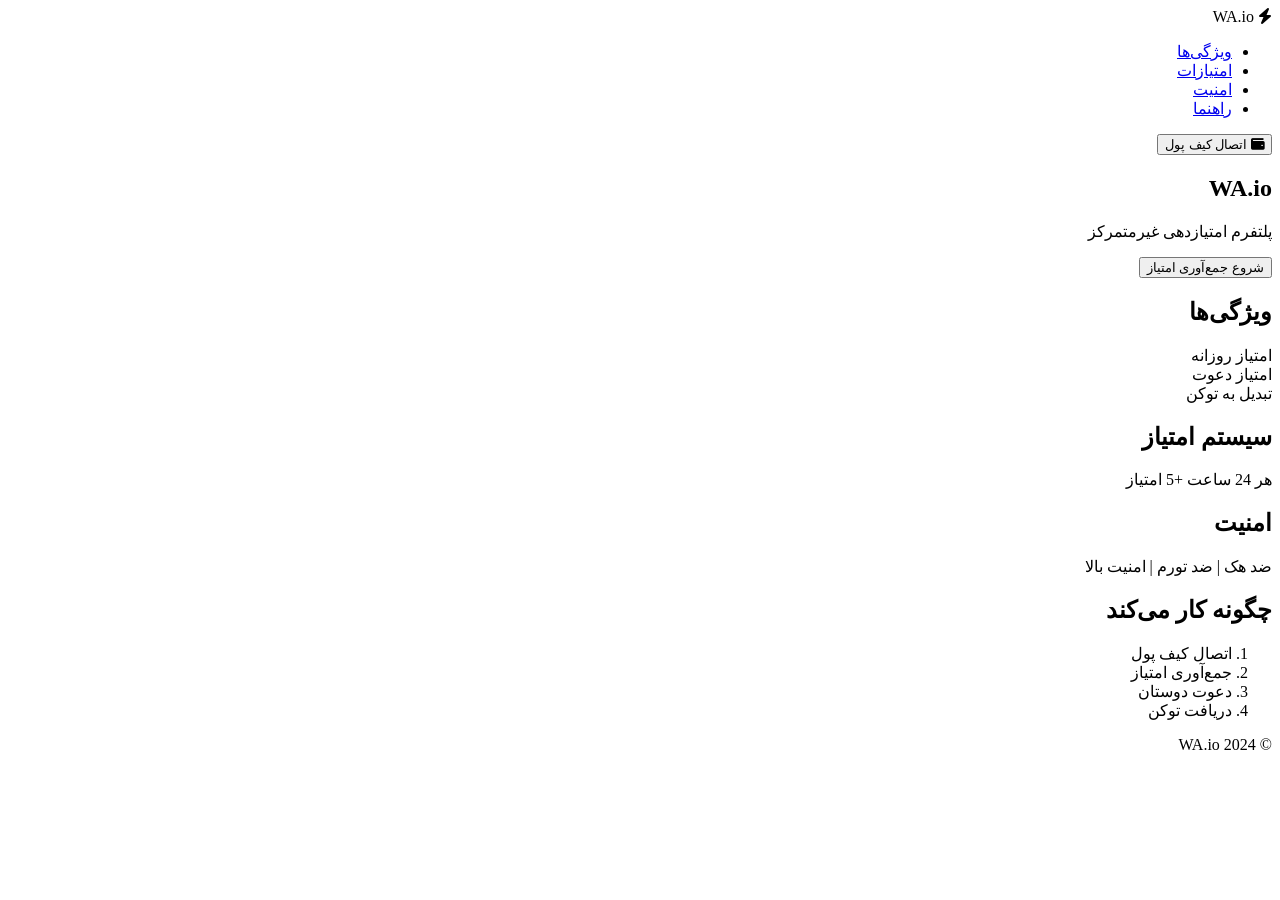
==== commit d8b621f0: "Update index.html" ====
--- a/index.html
+++ b/index.html
@@ -2,286 +2,136 @@
 <html lang="fa" dir="rtl">
 <head>
     <meta charset="UTF-8">
-    <meta name="viewport" content="width=device-width, initial-scale=1.0, maximum-scale=1.0, user-scalable=no, viewport-fit=cover">
-    
-    <meta name="apple-mobile-web-app-capable" content="yes">
-    <meta name="apple-mobile-web-app-status-bar-style" content="black-translucent">
-    <meta name="apple-mobile-web-app-title" content="WA.io">
-    <meta name="mobile-web-app-capable" content="yes">
-    <meta name="application-name" content="WA.io">
-    <meta name="theme-color" content="#0f172a">
-    <link rel="apple-touch-icon" href="/icons/icon-192.png">
-    <link rel="manifest" href="/manifest.json">
-    
-    <meta name="description" content="WA.io - پلتفرم غیرمتمرکز امتیازدهی | ضد تورم | ضد کوانتوم | عرضه ثابت">
+    <meta name="viewport" content="width=device-width, initial-scale=1.0">
+
     <title>WA.io - پلتفرم امتیازدهی غیرمتمرکز</title>
-    
+    <meta name="description" content="WA.io - پلتفرم امتیازدهی غیرمتمرکز">
+
+    <!-- CSS -->
     <link rel="stylesheet" href="/css/style.css">
     <link rel="stylesheet" href="/css/responsive.css">
     <link rel="stylesheet" href="/css/animations.css">
     <link rel="stylesheet" href="https://cdnjs.cloudflare.com/ajax/libs/font-awesome/6.5.1/css/all.min.css">
-    <link href="https://fonts.googleapis.com/css2?family=Inter:wght@400;500;600;700;800;900&display=swap" rel="stylesheet">
-    
-    <!-- Google AdSense -->
-    <script async src="https://pagead2.googlesyndication.com/pagead/js/adsbygoogle.js?client=ca-pub-7989403305267753" crossorigin="anonymous"></script>
+
+    <!-- AdSense (فقط یک بار) -->
+    <script async src="https://pagead2.googlesyndication.com/pagead/js/adsbygoogle.js"></script>
 </head>
+
 <body>
 
-    <!-- ==================== LIVE TICKER ==================== -->
-    <div class="live-ticker">
-        <div class="container">
-            <div class="ticker-wrap">
-                <span>₿ BTC: $67,890 <span class="ticker-up">+2.34%</span></span>
-                <span>Ξ ETH: $3,456 <span class="ticker-up">+1.89%</span></span>
-                <span>◈ BNB: $598 <span class="ticker-down">-0.45%</span></span>
-                <span>⛏️ Hashrate: 650 EH/s</span>
-                <span>📊 Difficulty: 83.15T</span>
-                <span>🎁 Block Reward: 3.125 BTC</span>
-                <span>₿ BTC: $67,890 <span class="ticker-up">+2.34%</span></span>
-                <span>Ξ ETH: $3,456 <span class="ticker-up">+1.89%</span></span>
-                <span>◈ BNB: $598 <span class="ticker-down">-0.45%</span></span>
-            </div>
-        </div>
+<!-- ================= HEADER ================= -->
+<header>
+    <nav class="container">
+        <a class="logo"><i class="fas fa-bolt"></i> WA.io</a>
+
+        <ul class="nav-links">
+            <li><a href="#features">ویژگی‌ها</a></li>
+            <li><a href="#points">امتیازات</a></li>
+            <li><a href="#security">امنیت</a></li>
+            <li><a href="#how">راهنما</a></li>
+        </ul>
+
+        <button id="walletBtn">
+            <i class="fas fa-wallet"></i> اتصال کیف پول
+        </button>
+    </nav>
+</header>
+
+<!-- ================= HERO ================= -->
+<section class="hero">
+    <h1>WA.io</h1>
+    <p>پلتفرم امتیازدهی غیرمتمرکز</p>
+
+    <button id="startBtn">شروع جمع‌آوری امتیاز</button>
+</section>
+
+<!-- ================= ADS 1 ================= -->
+<div class="ad-container">
+    <ins class="adsbygoogle"
+         style="display:block"
+         data-ad-client="ca-pub-7989403305267753"
+         data-ad-slot="6606292014"
+         data-ad-format="auto"
+         data-full-width-responsive="true"></ins>
+</div>
+
+<script>
+    (adsbygoogle = window.adsbygoogle || []).push({});
+</script>
+
+<!-- ================= FEATURES ================= -->
+<section id="features">
+    <h2>ویژگی‌ها</h2>
+
+    <div class="grid">
+        <div>امتیاز روزانه</div>
+        <div>امتیاز دعوت</div>
+        <div>تبدیل به توکن</div>
     </div>
+</section>
 
-    <!-- ==================== HEADER ==================== -->
-    <header>
-        <nav class="container">
-            <a href="#" class="logo"><i class="fas fa-bolt"></i> WA.io</a>
-            <ul class="nav-links">
-                <li><a href="#features">ویژگی‌ها</a></li>
-                <li><a href="#points">امتیازات</a></li>
-                <li><a href="#security">امنیت</a></li>
-                <li><a href="#how">نحوه کار</a></li>
-                <li><a href="#contact">تماس</a></li>
-            </ul>
-            <div class="header-actions">
-                <button class="btn-lang"><i class="fas fa-globe"></i> FA</button>
-                <button class="btn-wallet" id="walletBtn">
-                    <i class="fas fa-wallet"></i> <span id="walletText">اتصال کیف پول</span>
-                </button>
-            </div>
-        </nav>
-    </header>
+<!-- ================= POINTS ================= -->
+<section id="points">
+    <h2>سیستم امتیاز</h2>
 
-    <!-- ==================== HERO ==================== -->
-    <section class="hero">
-        <div class="hero-content">
-            <div class="hero-badge"><i class="fas fa-shield-halved"></i> غیرمتمرکز و امن</div>
-            <h1>WA.io</h1>
-            <p>پلتفرم امتیازدهی غیرمتمرکز</p>
-            <p class="hero-sub">امتیاز جمع کنید، در آینده به توکن تبدیل کنید</p>
-            <div class="hero-buttons">
-                <button class="btn btn-primary" id="startBtn"><i class="fas fa-bolt"></i> شروع جمع‌آوری امتیاز</button>
-                <a href="https://t.me/WAioToken" target="_blank" class="btn btn-outline"><i class="fab fa-telegram"></i> کانال تلگرام</a>
-            </div>
-            <div class="hero-stats">
-                <div class="hero-stat"><span class="hero-stat-num">10,000,000,000</span><span class="hero-stat-label">عرضه ثابت</span></div>
-                <div class="hero-stat"><span class="hero-stat-num">0%</span><span class="hero-stat-label">تورم</span></div>
-                <div class="hero-stat"><span class="hero-stat-num">24h</span><span class="hero-stat-label">دوره ماینینگ</span></div>
-                <div class="hero-stat"><span class="hero-stat-num" id="totalUsers">۰</span><span class="hero-stat-label">کاربر فعال</span></div>
-            </div>
-        </div>
-    </section>
+    <p>هر 24 ساعت +5 امتیاز</p>
+</section>
 
-    <!-- ==================== ADS 1 (بعد از Hero) ==================== -->
-    <div style="max-width:1200px;margin:1.5rem auto;padding:0 1.5rem;text-align:center;min-height:100px">
-        <ins class="adsbygoogle"
-             style="display:block"
-             data-ad-client="ca-pub-7989403305267753"
-             data-ad-slot="6606292014"
-             data-ad-format="auto"
-             data-full-width-responsive="true"></ins>
-        <script>(adsbygoogle = window.adsbygoogle || []).push({});</script>
-    </div>
+<!-- ================= ADS 2 ================= -->
+<div class="ad-container">
+    <ins class="adsbygoogle"
+         style="display:block"
+         data-ad-client="ca-pub-7989403305267753"
+         data-ad-slot="6606292014"
+         data-ad-format="auto"
+         data-full-width-responsive="true"></ins>
+</div>
 
-    <!-- ==================== FEATURES ==================== -->
-    <section class="features" id="features">
-        <div class="container">
-            <div class="section-header">
-                <span class="section-badge">ویژگی‌ها</span>
-                <h2>سیستم امتیازدهی WA</h2>
-                <p>امتیازات خود را جمع‌آوری کنید و در آینده تبدیل کنید</p>
-            </div>
-            <div class="features-grid">
-                <div class="feature-card">
-                    <div class="feature-icon"><i class="fas fa-clock"></i></div>
-                    <h3>امتیاز روزانه</h3>
-                    <p>هر ۲۴ ساعت وارد شوید و ۵ امتیاز رایگان دریافت کنید</p>
-                </div>
-                <div class="feature-card">
-                    <div class="feature-icon"><i class="fas fa-users"></i></div>
-                    <h3>امتیاز ارجاع</h3>
-                    <p>دوستان خود را دعوت کنید و ۱۰ امتیاز بیشتر بگیرید</p>
-                </div>
-                <div class="feature-card">
-                    <div class="feature-icon"><i class="fas fa-exchange-alt"></i></div>
-                    <h3>۱ امتیاز = ۱ توکن</h3>
-                    <p>تبدیل مستقیم و بدون کارمزد در زمان عرضه</p>
-                </div>
-                <div class="feature-card">
-                    <div class="feature-icon"><i class="fas fa-coins"></i></div>
-                    <h3>عرضه ثابت</h3>
-                    <p>۱۰ میلیارد واحد ثابت، بدون تورم</p>
-                </div>
-                <div class="feature-card">
-                    <div class="feature-icon"><i class="fas fa-lock"></i></div>
-                    <h3>قفل امن</h3>
-                    <p>تا زمان عرضه رسمی، برداشت غیرممکن است</p>
-                </div>
-                <div class="feature-card">
-                    <div class="feature-icon"><i class="fas fa-mobile-screen"></i></div>
-                    <h3>آماده برای اپ</h3>
-                    <p>به زودی اپلیکیشن موبایل منتشر می‌شود</p>
-                </div>
-            </div>
-        </div>
-    </section>
+<script>
+    (adsbygoogle = window.adsbygoogle || []).push({});
+</script>
 
-    <!-- ==================== POINTS ==================== -->
-    <section class="points" id="points">
-        <div class="container">
-            <div class="section-header">
-                <span class="section-badge">امتیازات</span>
-                <h2>سیستم امتیازدهی</h2>
-                <p>هر امتیاز = یک واحد در آینده</p>
-            </div>
-            <div class="points-grid">
-                <div class="point-card">
-                    <div class="point-icon"><i class="fas fa-calendar-check"></i></div>
-                    <h3>امتیاز پایه</h3>
-                    <p>هر ۲۴ ساعت یکبار</p>
-                    <div class="point-amount">+۵ امتیاز</div>
-                </div>
-                <div class="point-card featured">
-                    <div class="point-badge">پرطرفدار</div>
-                    <div class="point-icon"><i class="fas fa-user-plus"></i></div>
-                    <h3>امتیاز دعوت</h3>
-                    <p>به ازای هر دعوت موفق</p>
-                    <div class="point-amount">+۱۰ امتیاز</div>
-                </div>
-                <div class="point-card">
-                    <div class="point-icon"><i class="fas fa-award"></i></div>
-                    <h3>امتیاز وفاداری</h3>
-                    <p>هر ۳۰ روز فعالیت مداوم</p>
-                    <div class="point-amount">+۱۰۰ امتیاز</div>
-                </div>
-            </div>
-        </div>
-    </section>
+<!-- ================= SECURITY ================= -->
+<section id="security">
+    <h2>امنیت</h2>
+    <p>ضد هک | ضد تورم | امنیت بالا</p>
+</section>
 
-    <!-- ==================== ADS 2 (بین Points و Security) ==================== -->
-    <div style="max-width:1200px;margin:1.5rem auto;padding:0 1.5rem;text-align:center;min-height:100px">
-        <ins class="adsbygoogle"
-             style="display:block"
-             data-ad-client="ca-pub-7989403305267753"
-             data-ad-slot="6606292014"
-             data-ad-format="auto"
-             data-full-width-responsive="true"></ins>
-        <script>(adsbygoogle = window.adsbygoogle || []).push({});</script>
-    </div>
+<!-- ================= HOW ================= -->
+<section id="how">
+    <h2>چگونه کار می‌کند</h2>
 
-    <!-- ==================== SECURITY ==================== -->
-    <section class="security" id="security">
-        <div class="container">
-            <div class="section-header">
-                <span class="section-badge">امنیت</span>
-                <h2>لایه‌های امنیتی WA</h2>
-                <p>محافظت شده با پیشرفته‌ترین فناوری‌های رمزنگاری</p>
-            </div>
-            <div class="security-grid">
-                <div class="security-card">
-                    <div class="security-icon"><i class="fas fa-atom"></i></div>
-                    <h3>ضد کوانتوم</h3>
-                    <p>رمزنگاری CRYSTALS-Kyber مقاوم در برابر حملات کوانتومی</p>
-                </div>
-                <div class="security-card">
-                    <div class="security-icon"><i class="fas fa-shield-virus"></i></div>
-                    <h3>ضد هک</h3>
-                    <p>قرارداد هوشمند تأیید شده و کیف پول Web3 امن</p>
-                </div>
-                <div class="security-card">
-                    <div class="security-icon"><i class="fas fa-ban"></i></div>
-                    <h3>ضد تورم</h3>
-                    <p>عرضه ثابت ۱۰ میلیارد - بدون امکان استخراج جدید</p>
-                </div>
-                <div class="security-card">
-                    <div class="security-icon"><i class="fas fa-lock"></i></div>
-                    <h3>قفل برداشت</h3>
-                    <p>تا زمان عرضه رسمی، برداشت غیرممکن است</p>
-                </div>
-            </div>
-        </div>
-    </section>
+    <ol>
+        <li>اتصال کیف پول</li>
+        <li>جمع‌آوری امتیاز</li>
+        <li>دعوت دوستان</li>
+        <li>دریافت توکن</li>
+    </ol>
+</section>
 
-    <!-- ==================== HOW IT WORKS ==================== -->
-    <section class="how-it-works" id="how">
-        <div class="container">
-            <div class="section-header">
-                <span class="section-badge">راهنما</span>
-                <h2>چگونه شروع کنیم</h2>
-                <p>۴ قدم ساده برای جمع‌آوری امتیاز</p>
-            </div>
-            <div class="steps">
-                <div class="step"><div class="step-number">1</div><h3>اتصال کیف پول</h3><p>کیف پول BSC خود را متصل کنید</p></div>
-                <div class="step"><div class="step-number">2</div><h3>فعال‌سازی</h3><p>هر ۲۴ ساعت دکمه را بزنید</p></div>
-                <div class="step"><div class="step-number">3</div><h3>دعوت دوستان</h3><p>لینک خود را به اشتراک بگذارید</p></div>
-                <div class="step"><div class="step-number">4</div><h3>دریافت توکن</h3><p>در زمان عرضه، ۱ امتیاز = ۱ توکن</p></div>
-            </div>
-        </div>
-    </section>
+<!-- ================= ADS 3 ================= -->
+<div class="ad-container">
+    <ins class="adsbygoogle"
+         style="display:block"
+         data-ad-client="ca-pub-7989403305267753"
+         data-ad-slot="6606292014"
+         data-ad-format="auto"
+         data-full-width-responsive="true"></ins>
+</div>
 
-    <!-- ==================== ADS 3 (بین How و Footer) ==================== -->
-    <div style="max-width:1200px;margin:1.5rem auto;padding:0 1.5rem;text-align:center;min-height:100px">
-        <ins class="adsbygoogle"
-             style="display:block"
-             data-ad-client="ca-pub-7989403305267753"
-             data-ad-slot="6606292014"
-             data-ad-format="auto"
-             data-full-width-responsive="true"></ins>
-        <script>(adsbygoogle = window.adsbygoogle || []).push({});</script>
-    </div>
+<script>
+    (adsbygoogle = window.adsbygoogle || []).push({});
+</script>
 
-    <!-- ==================== FOOTER ==================== -->
-    <footer id="contact">
-        <div class="container">
-            <div class="footer-grid">
-                <div class="footer-col">
-                    <h3><i class="fas fa-bolt"></i> WA.io</h3>
-                    <p>پلتفرم غیرمتمرکز امتیازدهی | ضد تورم | ضد کوانتوم | عرضه ثابت ۱۰ میلیارد</p>
-                    <div class="social-links">
-                        <a href="https://t.me/WAioToken" target="_blank"><i class="fab fa-telegram"></i></a>
-                        <a href="#"><i class="fab fa-twitter"></i></a>
-                        <a href="#"><i class="fab fa-discord"></i></a>
-                        <a href="#"><i class="fab fa-github"></i></a>
-                    </div>
-                </div>
-                <div class="footer-col">
-                    <h4>درباره</h4>
-                    <a href="#">درباره ما</a>
-                    <a href="#">اسناد فنی</a>
-                </div>
-                <div class="footer-col">
-                    <h4>قانونی</h4>
-                    <a href="/terms.html">شرایط استفاده</a>
-                    <a href="/privacy.html">حریم خصوصی</a>
-                </div>
-                <div class="footer-col">
-                    <h4>ارتباط</h4>
-                    <a href="https://t.me/WAioToken" target="_blank">تلگرام</a>
-                    <a href="#">تماس با ما</a>
-                </div>
-            </div>
-            <div class="footer-bottom">
-                <p>&copy; 2024 WA.io. تمام حقوق محفوظ است. | عرضه ثابت: ۱۰,۰۰۰,۰۰۰,۰۰۰ | ضد تورم | ضد کوانتوم</p>
-            </div>
-        </div>
-    </footer>
+<!-- ================= FOOTER ================= -->
+<footer>
+    <p>© 2024 WA.io</p>
+</footer>
 
-    <!-- ==================== SCRIPTS ==================== -->
-    <script src="/js/wallet.js"></script>
-    <script src="/js/mining.js"></script>
-    <script src="/js/security.js"></script>
-    <script src="/js/app.js"></script>
+<!-- ================= JS ================= -->
+<script src="/js/app.js"></script>
+<script src="/js/wallet.js"></script>
+<script src="/js/mining.js"></script>
+
 </body>
-            </html>
+    </html>
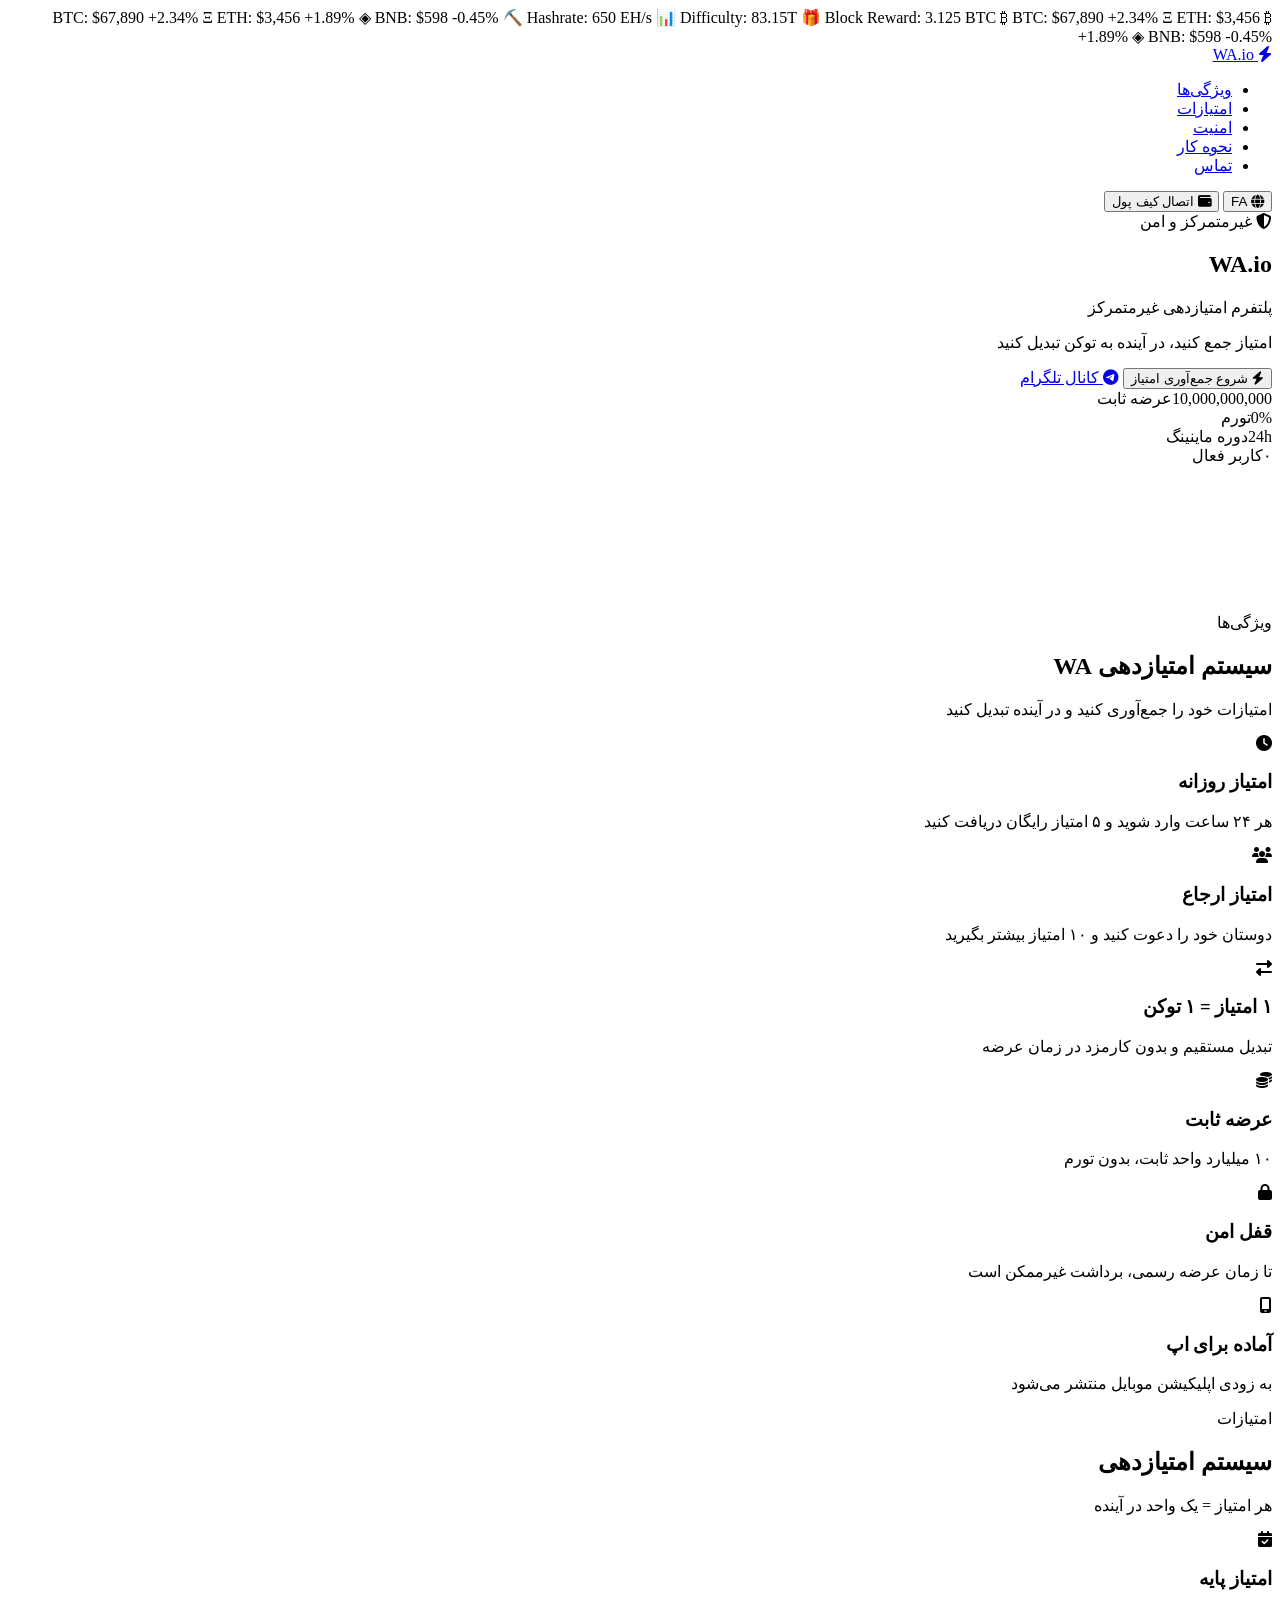
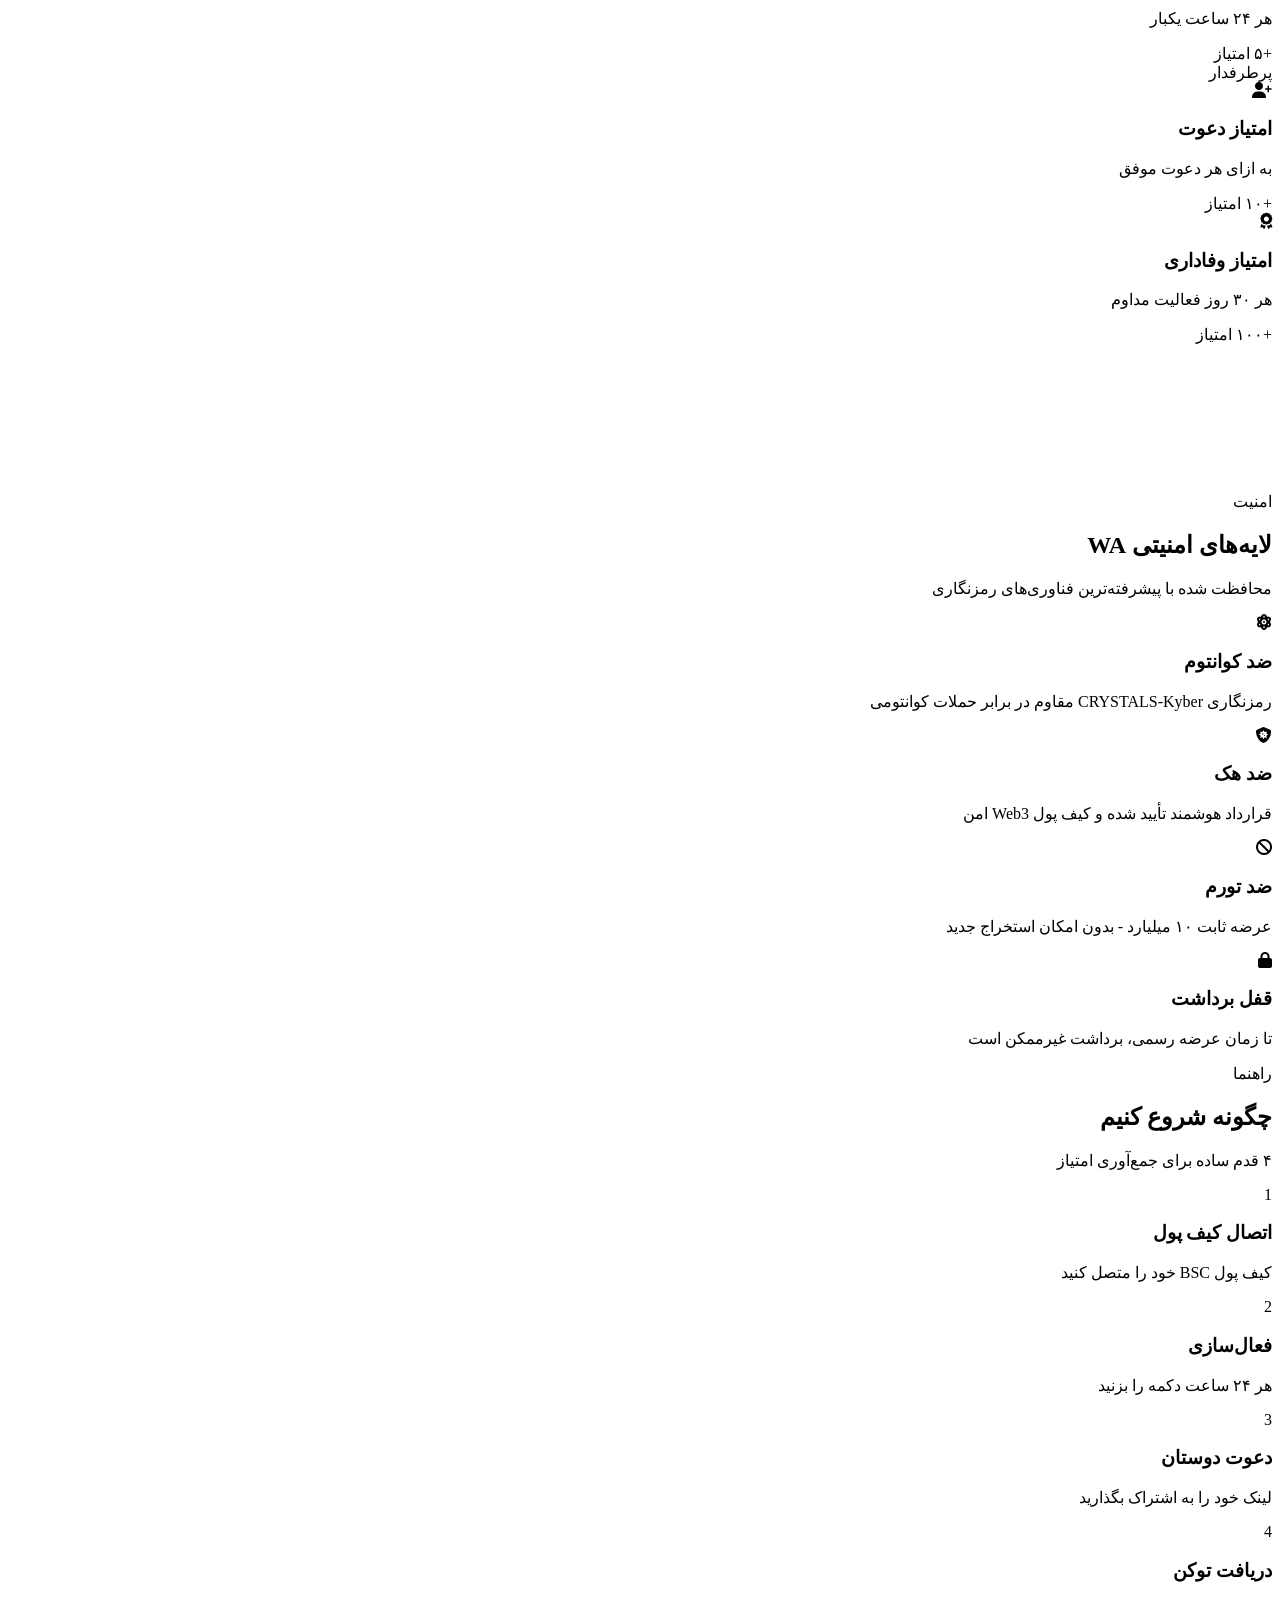
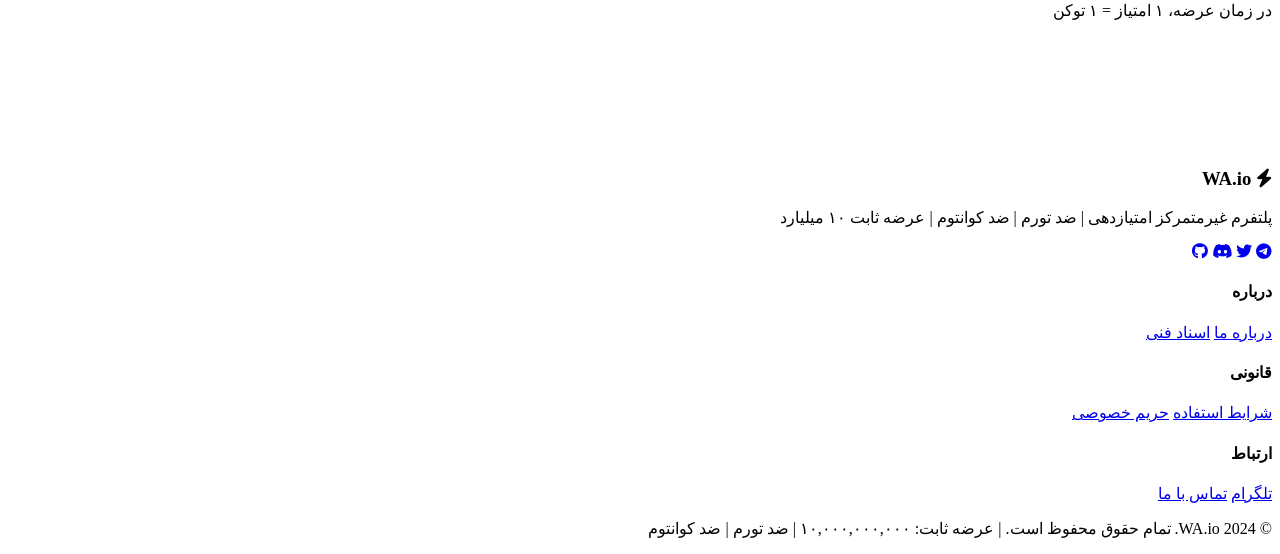
==== commit dd87c7f2: "Update index.html" ====
--- a/index.html
+++ b/index.html
@@ -2,136 +2,286 @@
 <html lang="fa" dir="rtl">
 <head>
     <meta charset="UTF-8">
-    <meta name="viewport" content="width=device-width, initial-scale=1.0">
-
+    <meta name="viewport" content="width=device-width, initial-scale=1.0, maximum-scale=1.0, user-scalable=no, viewport-fit=cover">
+    
+    <meta name="apple-mobile-web-app-capable" content="yes">
+    <meta name="apple-mobile-web-app-status-bar-style" content="black-translucent">
+    <meta name="apple-mobile-web-app-title" content="WA.io">
+    <meta name="mobile-web-app-capable" content="yes">
+    <meta name="application-name" content="WA.io">
+    <meta name="theme-color" content="#0f172a">
+    <link rel="apple-touch-icon" href="/icons/icon-192.png">
+    <link rel="manifest" href="/manifest.json">
+    
+    <meta name="description" content="WA.io - پلتفرم غیرمتمرکز امتیازدهی | ضد تورم | ضد کوانتوم | عرضه ثابت">
     <title>WA.io - پلتفرم امتیازدهی غیرمتمرکز</title>
-    <meta name="description" content="WA.io - پلتفرم امتیازدهی غیرمتمرکز">
-
-    <!-- CSS -->
+    
     <link rel="stylesheet" href="/css/style.css">
     <link rel="stylesheet" href="/css/responsive.css">
     <link rel="stylesheet" href="/css/animations.css">
     <link rel="stylesheet" href="https://cdnjs.cloudflare.com/ajax/libs/font-awesome/6.5.1/css/all.min.css">
-
-    <!-- AdSense (فقط یک بار) -->
-    <script async src="https://pagead2.googlesyndication.com/pagead/js/adsbygoogle.js"></script>
+    <link href="https://fonts.googleapis.com/css2?family=Inter:wght@400;500;600;700;800;900&display=swap" rel="stylesheet">
+    
+    <!-- Google AdSense -->
+    <script async src="https://pagead2.googlesyndication.com/pagead/js/adsbygoogle.js?client=ca-pub-7989403305267753" crossorigin="anonymous"></script>
 </head>
-
 <body>
 
-<!-- ================= HEADER ================= -->
-<header>
-    <nav class="container">
-        <a class="logo"><i class="fas fa-bolt"></i> WA.io</a>
-
-        <ul class="nav-links">
-            <li><a href="#features">ویژگی‌ها</a></li>
-            <li><a href="#points">امتیازات</a></li>
-            <li><a href="#security">امنیت</a></li>
-            <li><a href="#how">راهنما</a></li>
-        </ul>
-
-        <button id="walletBtn">
-            <i class="fas fa-wallet"></i> اتصال کیف پول
-        </button>
-    </nav>
-</header>
-
-<!-- ================= HERO ================= -->
-<section class="hero">
-    <h1>WA.io</h1>
-    <p>پلتفرم امتیازدهی غیرمتمرکز</p>
-
-    <button id="startBtn">شروع جمع‌آوری امتیاز</button>
-</section>
-
-<!-- ================= ADS 1 ================= -->
-<div class="ad-container">
-    <ins class="adsbygoogle"
-         style="display:block"
-         data-ad-client="ca-pub-7989403305267753"
-         data-ad-slot="6606292014"
-         data-ad-format="auto"
-         data-full-width-responsive="true"></ins>
-</div>
-
-<script>
-    (adsbygoogle = window.adsbygoogle || []).push({});
-</script>
-
-<!-- ================= FEATURES ================= -->
-<section id="features">
-    <h2>ویژگی‌ها</h2>
-
-    <div class="grid">
-        <div>امتیاز روزانه</div>
-        <div>امتیاز دعوت</div>
-        <div>تبدیل به توکن</div>
-    </div>
-</section>
-
-<!-- ================= POINTS ================= -->
-<section id="points">
-    <h2>سیستم امتیاز</h2>
-
-    <p>هر 24 ساعت +5 امتیاز</p>
-</section>
-
-<!-- ================= ADS 2 ================= -->
-<div class="ad-container">
-    <ins class="adsbygoogle"
-         style="display:block"
-         data-ad-client="ca-pub-7989403305267753"
-         data-ad-slot="6606292014"
-         data-ad-format="auto"
-         data-full-width-responsive="true"></ins>
-</div>
-
-<script>
-    (adsbygoogle = window.adsbygoogle || []).push({});
-</script>
-
-<!-- ================= SECURITY ================= -->
-<section id="security">
-    <h2>امنیت</h2>
-    <p>ضد هک | ضد تورم | امنیت بالا</p>
-</section>
-
-<!-- ================= HOW ================= -->
-<section id="how">
-    <h2>چگونه کار می‌کند</h2>
-
-    <ol>
-        <li>اتصال کیف پول</li>
-        <li>جمع‌آوری امتیاز</li>
-        <li>دعوت دوستان</li>
-        <li>دریافت توکن</li>
-    </ol>
-</section>
-
-<!-- ================= ADS 3 ================= -->
-<div class="ad-container">
-    <ins class="adsbygoogle"
-         style="display:block"
-         data-ad-client="ca-pub-7989403305267753"
-         data-ad-slot="6606292014"
-         data-ad-format="auto"
-         data-full-width-responsive="true"></ins>
-</div>
-
-<script>
-    (adsbygoogle = window.adsbygoogle || []).push({});
-</script>
-
-<!-- ================= FOOTER ================= -->
-<footer>
-    <p>© 2024 WA.io</p>
-</footer>
-
-<!-- ================= JS ================= -->
-<script src="/js/app.js"></script>
-<script src="/js/wallet.js"></script>
-<script src="/js/mining.js"></script>
-
+    <!-- ==================== LIVE TICKER ==================== -->
+    <div class="live-ticker">
+        <div class="container">
+            <div class="ticker-wrap">
+                <span>₿ BTC: $67,890 <span class="ticker-up">+2.34%</span></span>
+                <span>Ξ ETH: $3,456 <span class="ticker-up">+1.89%</span></span>
+                <span>◈ BNB: $598 <span class="ticker-down">-0.45%</span></span>
+                <span>⛏️ Hashrate: 650 EH/s</span>
+                <span>📊 Difficulty: 83.15T</span>
+                <span>🎁 Block Reward: 3.125 BTC</span>
+                <span>₿ BTC: $67,890 <span class="ticker-up">+2.34%</span></span>
+                <span>Ξ ETH: $3,456 <span class="ticker-up">+1.89%</span></span>
+                <span>◈ BNB: $598 <span class="ticker-down">-0.45%</span></span>
+            </div>
+        </div>
+    </div>
+
+    <!-- ==================== HEADER ==================== -->
+    <header>
+        <nav class="container">
+            <a href="#" class="logo"><i class="fas fa-bolt"></i> WA.io</a>
+            <ul class="nav-links">
+                <li><a href="#features">ویژگی‌ها</a></li>
+                <li><a href="#points">امتیازات</a></li>
+                <li><a href="#security">امنیت</a></li>
+                <li><a href="#how">نحوه کار</a></li>
+                <li><a href="#contact">تماس</a></li>
+            </ul>
+            <div class="header-actions">
+                <button class="btn-lang"><i class="fas fa-globe"></i> FA</button>
+                <button class="btn-wallet" id="walletBtn">
+                    <i class="fas fa-wallet"></i> <span id="walletText">اتصال کیف پول</span>
+                </button>
+            </div>
+        </nav>
+    </header>
+
+    <!-- ==================== HERO ==================== -->
+    <section class="hero">
+        <div class="hero-content">
+            <div class="hero-badge"><i class="fas fa-shield-halved"></i> غیرمتمرکز و امن</div>
+            <h1>WA.io</h1>
+            <p>پلتفرم امتیازدهی غیرمتمرکز</p>
+            <p class="hero-sub">امتیاز جمع کنید، در آینده به توکن تبدیل کنید</p>
+            <div class="hero-buttons">
+                <button class="btn btn-primary" id="startBtn"><i class="fas fa-bolt"></i> شروع جمع‌آوری امتیاز</button>
+                <a href="https://t.me/WAioToken" target="_blank" class="btn btn-outline"><i class="fab fa-telegram"></i> کانال تلگرام</a>
+            </div>
+            <div class="hero-stats">
+                <div class="hero-stat"><span class="hero-stat-num">10,000,000,000</span><span class="hero-stat-label">عرضه ثابت</span></div>
+                <div class="hero-stat"><span class="hero-stat-num">0%</span><span class="hero-stat-label">تورم</span></div>
+                <div class="hero-stat"><span class="hero-stat-num">24h</span><span class="hero-stat-label">دوره ماینینگ</span></div>
+                <div class="hero-stat"><span class="hero-stat-num" id="totalUsers">۰</span><span class="hero-stat-label">کاربر فعال</span></div>
+            </div>
+        </div>
+    </section>
+
+    <!-- ==================== ADS 1 (بعد از Hero) ==================== -->
+    <div style="max-width:1200px;margin:1.5rem auto;padding:0 1.5rem;text-align:center;min-height:100px">
+        <ins class="adsbygoogle"
+             style="display:block"
+             data-ad-client="ca-pub-7989403305267753"
+             data-ad-slot="6606292014"
+             data-ad-format="auto"
+             data-full-width-responsive="true"></ins>
+        <script>(adsbygoogle = window.adsbygoogle || []).push({});</script>
+    </div>
+
+    <!-- ==================== FEATURES ==================== -->
+    <section class="features" id="features">
+        <div class="container">
+            <div class="section-header">
+                <span class="section-badge">ویژگی‌ها</span>
+                <h2>سیستم امتیازدهی WA</h2>
+                <p>امتیازات خود را جمع‌آوری کنید و در آینده تبدیل کنید</p>
+            </div>
+            <div class="features-grid">
+                <div class="feature-card">
+                    <div class="feature-icon"><i class="fas fa-clock"></i></div>
+                    <h3>امتیاز روزانه</h3>
+                    <p>هر ۲۴ ساعت وارد شوید و ۵ امتیاز رایگان دریافت کنید</p>
+                </div>
+                <div class="feature-card">
+                    <div class="feature-icon"><i class="fas fa-users"></i></div>
+                    <h3>امتیاز ارجاع</h3>
+                    <p>دوستان خود را دعوت کنید و ۱۰ امتیاز بیشتر بگیرید</p>
+                </div>
+                <div class="feature-card">
+                    <div class="feature-icon"><i class="fas fa-exchange-alt"></i></div>
+                    <h3>۱ امتیاز = ۱ توکن</h3>
+                    <p>تبدیل مستقیم و بدون کارمزد در زمان عرضه</p>
+                </div>
+                <div class="feature-card">
+                    <div class="feature-icon"><i class="fas fa-coins"></i></div>
+                    <h3>عرضه ثابت</h3>
+                    <p>۱۰ میلیارد واحد ثابت، بدون تورم</p>
+                </div>
+                <div class="feature-card">
+                    <div class="feature-icon"><i class="fas fa-lock"></i></div>
+                    <h3>قفل امن</h3>
+                    <p>تا زمان عرضه رسمی، برداشت غیرممکن است</p>
+                </div>
+                <div class="feature-card">
+                    <div class="feature-icon"><i class="fas fa-mobile-screen"></i></div>
+                    <h3>آماده برای اپ</h3>
+                    <p>به زودی اپلیکیشن موبایل منتشر می‌شود</p>
+                </div>
+            </div>
+        </div>
+    </section>
+
+    <!-- ==================== POINTS ==================== -->
+    <section class="points" id="points">
+        <div class="container">
+            <div class="section-header">
+                <span class="section-badge">امتیازات</span>
+                <h2>سیستم امتیازدهی</h2>
+                <p>هر امتیاز = یک واحد در آینده</p>
+            </div>
+            <div class="points-grid">
+                <div class="point-card">
+                    <div class="point-icon"><i class="fas fa-calendar-check"></i></div>
+                    <h3>امتیاز پایه</h3>
+                    <p>هر ۲۴ ساعت یکبار</p>
+                    <div class="point-amount">+۵ امتیاز</div>
+                </div>
+                <div class="point-card featured">
+                    <div class="point-badge">پرطرفدار</div>
+                    <div class="point-icon"><i class="fas fa-user-plus"></i></div>
+                    <h3>امتیاز دعوت</h3>
+                    <p>به ازای هر دعوت موفق</p>
+                    <div class="point-amount">+۱۰ امتیاز</div>
+                </div>
+                <div class="point-card">
+                    <div class="point-icon"><i class="fas fa-award"></i></div>
+                    <h3>امتیاز وفاداری</h3>
+                    <p>هر ۳۰ روز فعالیت مداوم</p>
+                    <div class="point-amount">+۱۰۰ امتیاز</div>
+                </div>
+            </div>
+        </div>
+    </section>
+
+    <!-- ==================== ADS 2 (بین Points و Security) ==================== -->
+    <div style="max-width:1200px;margin:1.5rem auto;padding:0 1.5rem;text-align:center;min-height:100px">
+        <ins class="adsbygoogle"
+             style="display:block"
+             data-ad-client="ca-pub-7989403305267753"
+             data-ad-slot="6606292014"
+             data-ad-format="auto"
+             data-full-width-responsive="true"></ins>
+        <script>(adsbygoogle = window.adsbygoogle || []).push({});</script>
+    </div>
+
+    <!-- ==================== SECURITY ==================== -->
+    <section class="security" id="security">
+        <div class="container">
+            <div class="section-header">
+                <span class="section-badge">امنیت</span>
+                <h2>لایه‌های امنیتی WA</h2>
+                <p>محافظت شده با پیشرفته‌ترین فناوری‌های رمزنگاری</p>
+            </div>
+            <div class="security-grid">
+                <div class="security-card">
+                    <div class="security-icon"><i class="fas fa-atom"></i></div>
+                    <h3>ضد کوانتوم</h3>
+                    <p>رمزنگاری CRYSTALS-Kyber مقاوم در برابر حملات کوانتومی</p>
+                </div>
+                <div class="security-card">
+                    <div class="security-icon"><i class="fas fa-shield-virus"></i></div>
+                    <h3>ضد هک</h3>
+                    <p>قرارداد هوشمند تأیید شده و کیف پول Web3 امن</p>
+                </div>
+                <div class="security-card">
+                    <div class="security-icon"><i class="fas fa-ban"></i></div>
+                    <h3>ضد تورم</h3>
+                    <p>عرضه ثابت ۱۰ میلیارد - بدون امکان استخراج جدید</p>
+                </div>
+                <div class="security-card">
+                    <div class="security-icon"><i class="fas fa-lock"></i></div>
+                    <h3>قفل برداشت</h3>
+                    <p>تا زمان عرضه رسمی، برداشت غیرممکن است</p>
+                </div>
+            </div>
+        </div>
+    </section>
+
+    <!-- ==================== HOW IT WORKS ==================== -->
+    <section class="how-it-works" id="how">
+        <div class="container">
+            <div class="section-header">
+                <span class="section-badge">راهنما</span>
+                <h2>چگونه شروع کنیم</h2>
+                <p>۴ قدم ساده برای جمع‌آوری امتیاز</p>
+            </div>
+            <div class="steps">
+                <div class="step"><div class="step-number">1</div><h3>اتصال کیف پول</h3><p>کیف پول BSC خود را متصل کنید</p></div>
+                <div class="step"><div class="step-number">2</div><h3>فعال‌سازی</h3><p>هر ۲۴ ساعت دکمه را بزنید</p></div>
+                <div class="step"><div class="step-number">3</div><h3>دعوت دوستان</h3><p>لینک خود را به اشتراک بگذارید</p></div>
+                <div class="step"><div class="step-number">4</div><h3>دریافت توکن</h3><p>در زمان عرضه، ۱ امتیاز = ۱ توکن</p></div>
+            </div>
+        </div>
+    </section>
+
+    <!-- ==================== ADS 3 (بین How و Footer) ==================== -->
+    <div style="max-width:1200px;margin:1.5rem auto;padding:0 1.5rem;text-align:center;min-height:100px">
+        <ins class="adsbygoogle"
+             style="display:block"
+             data-ad-client="ca-pub-7989403305267753"
+             data-ad-slot="6606292014"
+             data-ad-format="auto"
+             data-full-width-responsive="true"></ins>
+        <script>(adsbygoogle = window.adsbygoogle || []).push({});</script>
+    </div>
+
+    <!-- ==================== FOOTER ==================== -->
+    <footer id="contact">
+        <div class="container">
+            <div class="footer-grid">
+                <div class="footer-col">
+                    <h3><i class="fas fa-bolt"></i> WA.io</h3>
+                    <p>پلتفرم غیرمتمرکز امتیازدهی | ضد تورم | ضد کوانتوم | عرضه ثابت ۱۰ میلیارد</p>
+                    <div class="social-links">
+                        <a href="https://t.me/WAioToken" target="_blank"><i class="fab fa-telegram"></i></a>
+                        <a href="#"><i class="fab fa-twitter"></i></a>
+                        <a href="#"><i class="fab fa-discord"></i></a>
+                        <a href="#"><i class="fab fa-github"></i></a>
+                    </div>
+                </div>
+                <div class="footer-col">
+                    <h4>درباره</h4>
+                    <a href="#">درباره ما</a>
+                    <a href="#">اسناد فنی</a>
+                </div>
+                <div class="footer-col">
+                    <h4>قانونی</h4>
+                    <a href="/terms.html">شرایط استفاده</a>
+                    <a href="/privacy.html">حریم خصوصی</a>
+                </div>
+                <div class="footer-col">
+                    <h4>ارتباط</h4>
+                    <a href="https://t.me/WAioToken" target="_blank">تلگرام</a>
+                    <a href="#">تماس با ما</a>
+                </div>
+            </div>
+            <div class="footer-bottom">
+                <p>&copy; 2024 WA.io. تمام حقوق محفوظ است. | عرضه ثابت: ۱۰,۰۰۰,۰۰۰,۰۰۰ | ضد تورم | ضد کوانتوم</p>
+            </div>
+        </div>
+    </footer>
+
+    <!-- ==================== SCRIPTS ==================== -->
+    <script src="/js/wallet.js"></script>
+    <script src="/js/mining.js"></script>
+    <script src="/js/security.js"></script>
+    <script src="/js/app.js"></script>
 </body>
-    </html>
+                                                                  </html>
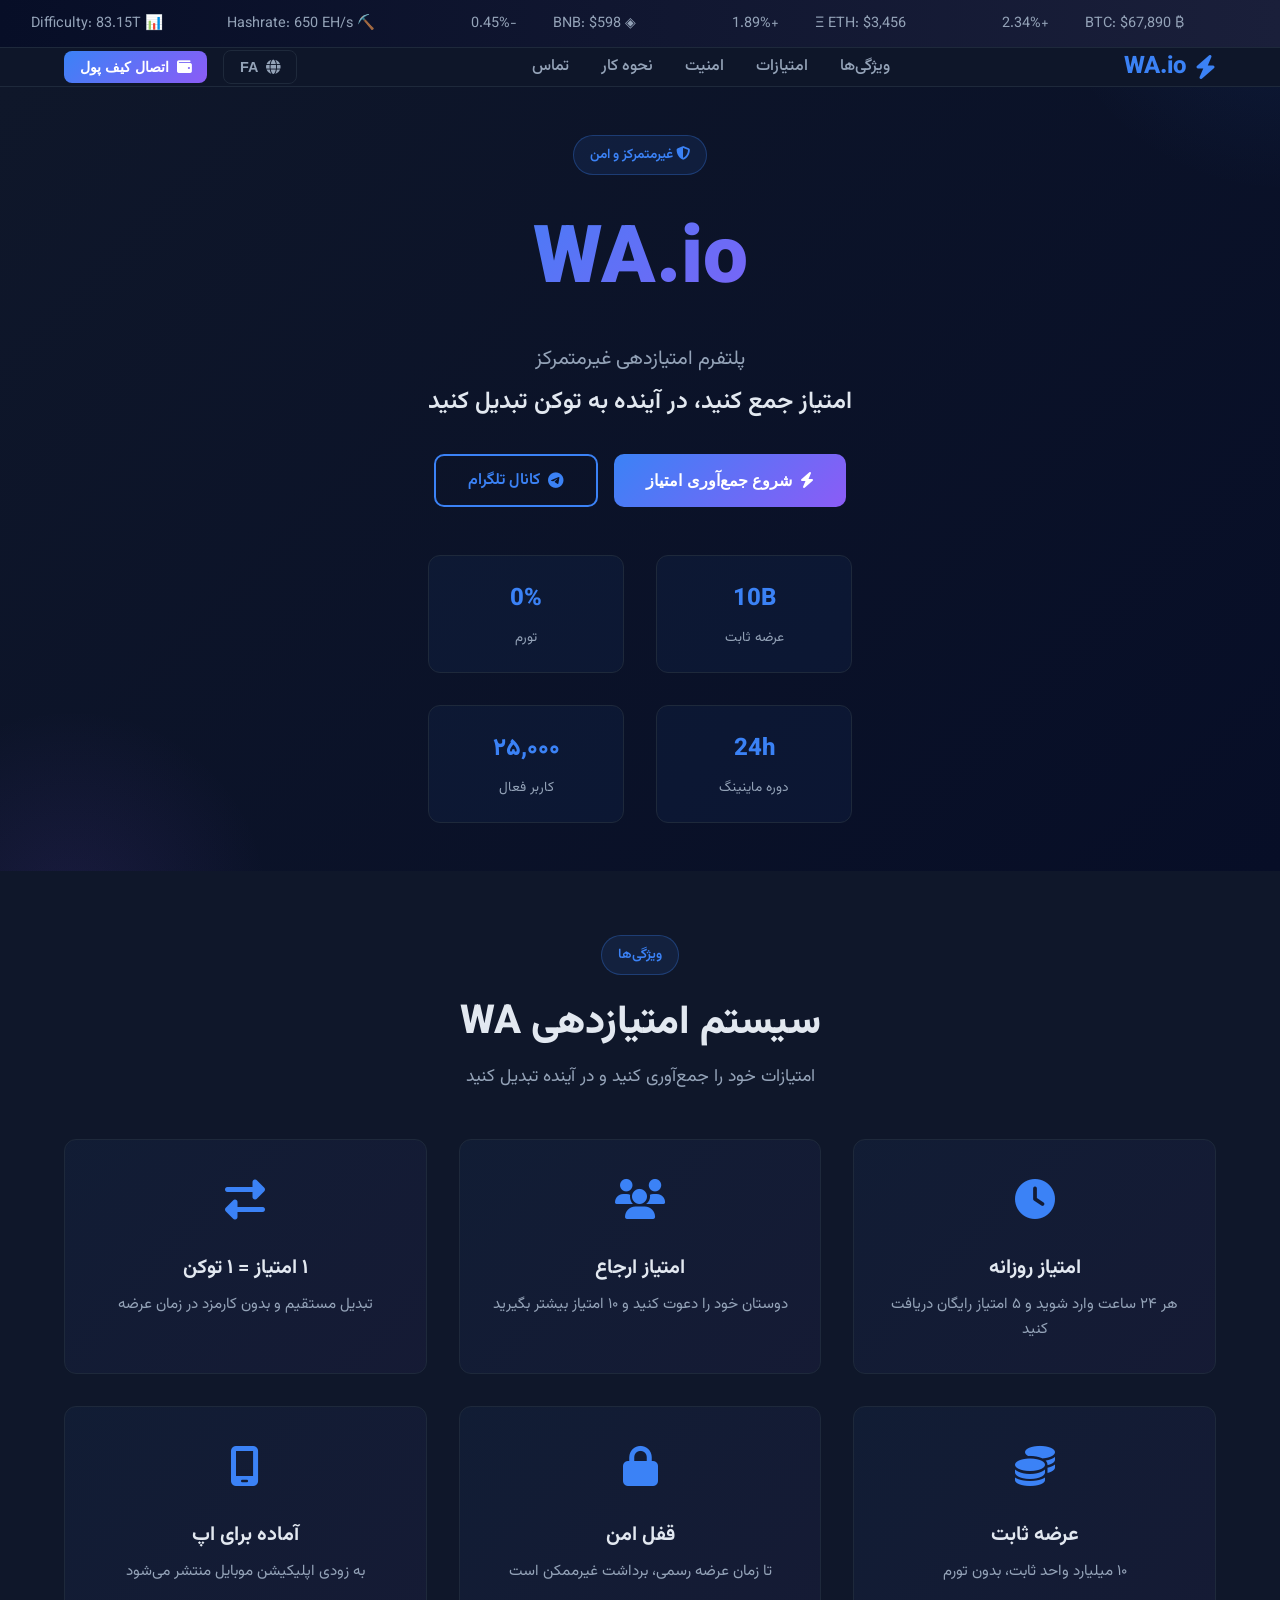
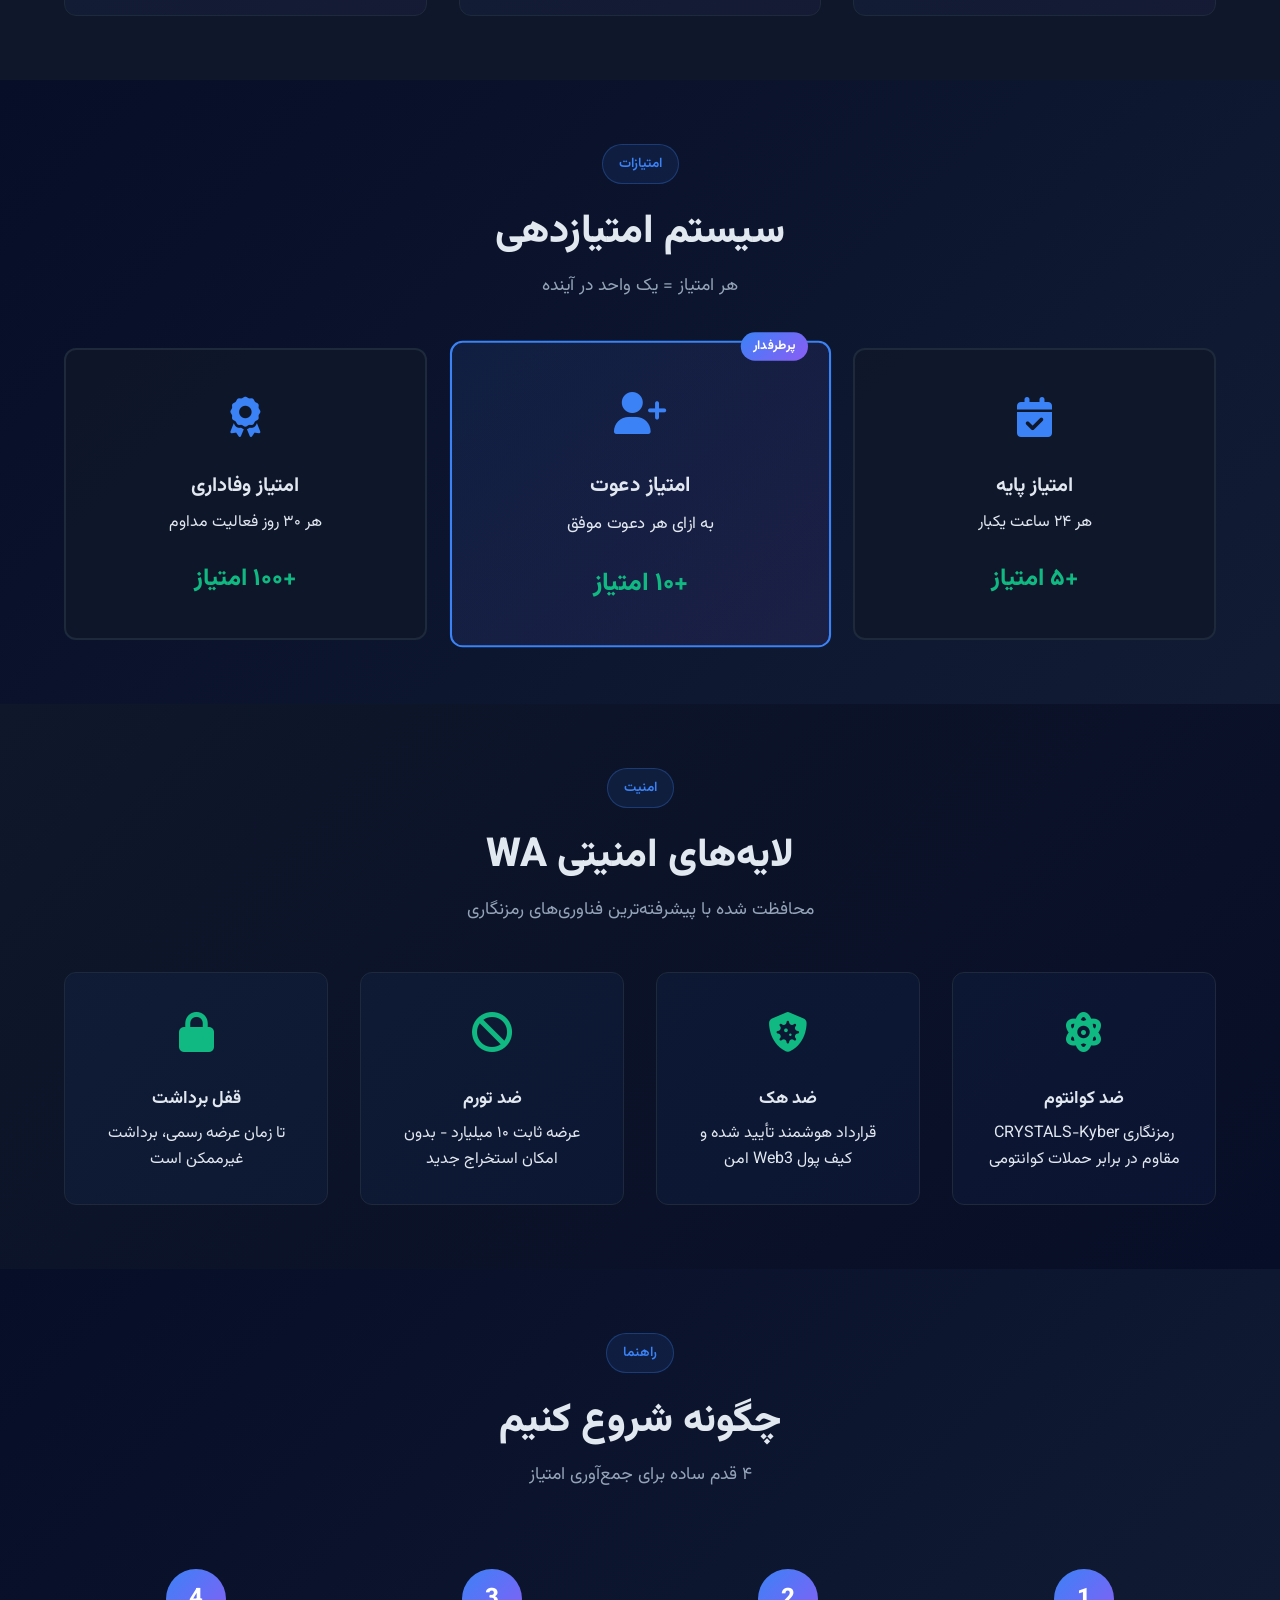
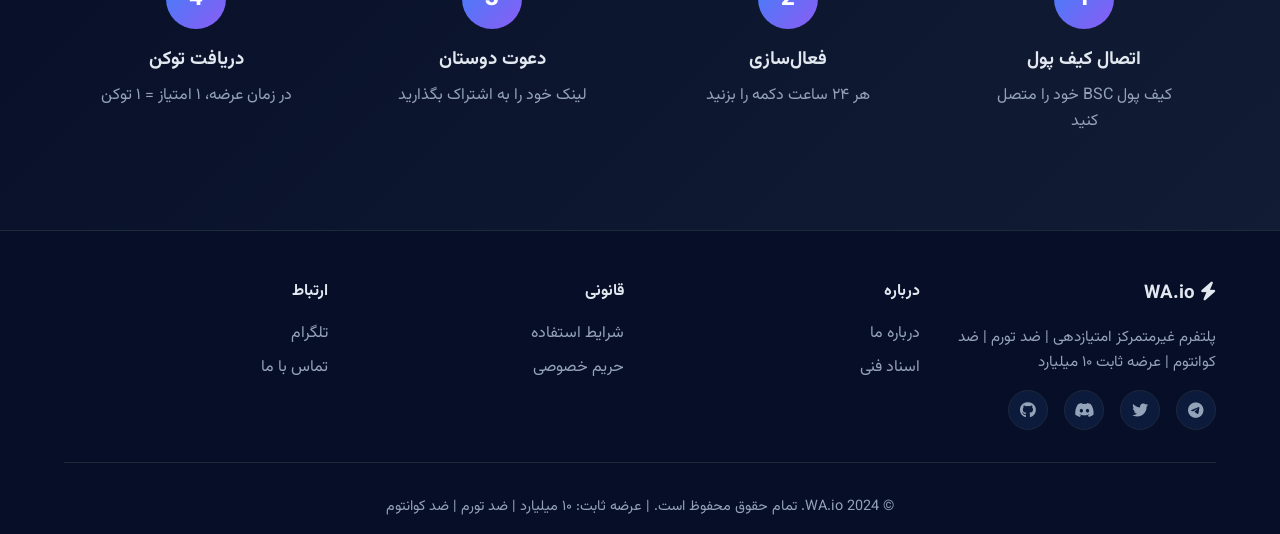
==== commit 847953d8: "Update index.html" ====
--- a/index.html
+++ b/index.html
@@ -1,287 +1,1006 @@
-<!DOCTYPE html>
-<html lang="fa" dir="rtl">
-<head>
-    <meta charset="UTF-8">
-    <meta name="viewport" content="width=device-width, initial-scale=1.0, maximum-scale=1.0, user-scalable=no, viewport-fit=cover">
-    
-    <meta name="apple-mobile-web-app-capable" content="yes">
-    <meta name="apple-mobile-web-app-status-bar-style" content="black-translucent">
-    <meta name="apple-mobile-web-app-title" content="WA.io">
-    <meta name="mobile-web-app-capable" content="yes">
-    <meta name="application-name" content="WA.io">
-    <meta name="theme-color" content="#0f172a">
-    <link rel="apple-touch-icon" href="/icons/icon-192.png">
-    <link rel="manifest" href="/manifest.json">
-    
-    <meta name="description" content="WA.io - پلتفرم غیرمتمرکز امتیازدهی | ضد تورم | ضد کوانتوم | عرضه ثابت">
-    <title>WA.io - پلتفرم امتیازدهی غیرمتمرکز</title>
-    
-    <link rel="stylesheet" href="/css/style.css">
-    <link rel="stylesheet" href="/css/responsive.css">
-    <link rel="stylesheet" href="/css/animations.css">
-    <link rel="stylesheet" href="https://cdnjs.cloudflare.com/ajax/libs/font-awesome/6.5.1/css/all.min.css">
-    <link href="https://fonts.googleapis.com/css2?family=Inter:wght@400;500;600;700;800;900&display=swap" rel="stylesheet">
-    
-    <!-- Google AdSense -->
-    <script async src="https://pagead2.googlesyndication.com/pagead/js/adsbygoogle.js?client=ca-pub-7989403305267753" crossorigin="anonymous"></script>
-</head>
-<body>
-
-    <!-- ==================== LIVE TICKER ==================== -->
-    <div class="live-ticker">
-        <div class="container">
-            <div class="ticker-wrap">
-                <span>₿ BTC: $67,890 <span class="ticker-up">+2.34%</span></span>
-                <span>Ξ ETH: $3,456 <span class="ticker-up">+1.89%</span></span>
-                <span>◈ BNB: $598 <span class="ticker-down">-0.45%</span></span>
-                <span>⛏️ Hashrate: 650 EH/s</span>
-                <span>📊 Difficulty: 83.15T</span>
-                <span>🎁 Block Reward: 3.125 BTC</span>
-                <span>₿ BTC: $67,890 <span class="ticker-up">+2.34%</span></span>
-                <span>Ξ ETH: $3,456 <span class="ticker-up">+1.89%</span></span>
-                <span>◈ BNB: $598 <span class="ticker-down">-0.45%</span></span>
-            </div>
-        </div>
-    </div>
-
-    <!-- ==================== HEADER ==================== -->
-    <header>
-        <nav class="container">
-            <a href="#" class="logo"><i class="fas fa-bolt"></i> WA.io</a>
-            <ul class="nav-links">
-                <li><a href="#features">ویژگی‌ها</a></li>
-                <li><a href="#points">امتیازات</a></li>
-                <li><a href="#security">امنیت</a></li>
-                <li><a href="#how">نحوه کار</a></li>
-                <li><a href="#contact">تماس</a></li>
-            </ul>
-            <div class="header-actions">
-                <button class="btn-lang"><i class="fas fa-globe"></i> FA</button>
-                <button class="btn-wallet" id="walletBtn">
-                    <i class="fas fa-wallet"></i> <span id="walletText">اتصال کیف پول</span>
-                </button>
-            </div>
-        </nav>
-    </header>
-
-    <!-- ==================== HERO ==================== -->
-    <section class="hero">
-        <div class="hero-content">
-            <div class="hero-badge"><i class="fas fa-shield-halved"></i> غیرمتمرکز و امن</div>
-            <h1>WA.io</h1>
-            <p>پلتفرم امتیازدهی غیرمتمرکز</p>
-            <p class="hero-sub">امتیاز جمع کنید، در آینده به توکن تبدیل کنید</p>
-            <div class="hero-buttons">
-                <button class="btn btn-primary" id="startBtn"><i class="fas fa-bolt"></i> شروع جمع‌آوری امتیاز</button>
-                <a href="https://t.me/WAioToken" target="_blank" class="btn btn-outline"><i class="fab fa-telegram"></i> کانال تلگرام</a>
-            </div>
-            <div class="hero-stats">
-                <div class="hero-stat"><span class="hero-stat-num">10,000,000,000</span><span class="hero-stat-label">عرضه ثابت</span></div>
-                <div class="hero-stat"><span class="hero-stat-num">0%</span><span class="hero-stat-label">تورم</span></div>
-                <div class="hero-stat"><span class="hero-stat-num">24h</span><span class="hero-stat-label">دوره ماینینگ</span></div>
-                <div class="hero-stat"><span class="hero-stat-num" id="totalUsers">۰</span><span class="hero-stat-label">کاربر فعال</span></div>
-            </div>
-        </div>
-    </section>
-
-    <!-- ==================== ADS 1 (بعد از Hero) ==================== -->
-    <div style="max-width:1200px;margin:1.5rem auto;padding:0 1.5rem;text-align:center;min-height:100px">
-        <ins class="adsbygoogle"
-             style="display:block"
-             data-ad-client="ca-pub-7989403305267753"
-             data-ad-slot="6606292014"
-             data-ad-format="auto"
-             data-full-width-responsive="true"></ins>
-        <script>(adsbygoogle = window.adsbygoogle || []).push({});</script>
-    </div>
-
-    <!-- ==================== FEATURES ==================== -->
-    <section class="features" id="features">
-        <div class="container">
-            <div class="section-header">
-                <span class="section-badge">ویژگی‌ها</span>
-                <h2>سیستم امتیازدهی WA</h2>
-                <p>امتیازات خود را جمع‌آوری کنید و در آینده تبدیل کنید</p>
-            </div>
-            <div class="features-grid">
-                <div class="feature-card">
-                    <div class="feature-icon"><i class="fas fa-clock"></i></div>
-                    <h3>امتیاز روزانه</h3>
-                    <p>هر ۲۴ ساعت وارد شوید و ۵ امتیاز رایگان دریافت کنید</p>
-                </div>
-                <div class="feature-card">
-                    <div class="feature-icon"><i class="fas fa-users"></i></div>
-                    <h3>امتیاز ارجاع</h3>
-                    <p>دوستان خود را دعوت کنید و ۱۰ امتیاز بیشتر بگیرید</p>
-                </div>
-                <div class="feature-card">
-                    <div class="feature-icon"><i class="fas fa-exchange-alt"></i></div>
-                    <h3>۱ امتیاز = ۱ توکن</h3>
-                    <p>تبدیل مستقیم و بدون کارمزد در زمان عرضه</p>
-                </div>
-                <div class="feature-card">
-                    <div class="feature-icon"><i class="fas fa-coins"></i></div>
-                    <h3>عرضه ثابت</h3>
-                    <p>۱۰ میلیارد واحد ثابت، بدون تورم</p>
-                </div>
-                <div class="feature-card">
-                    <div class="feature-icon"><i class="fas fa-lock"></i></div>
-                    <h3>قفل امن</h3>
-                    <p>تا زمان عرضه رسمی، برداشت غیرممکن است</p>
-                </div>
-                <div class="feature-card">
-                    <div class="feature-icon"><i class="fas fa-mobile-screen"></i></div>
-                    <h3>آماده برای اپ</h3>
-                    <p>به زودی اپلیکیشن موبایل منتشر می‌شود</p>
-                </div>
-            </div>
-        </div>
-    </section>
-
-    <!-- ==================== POINTS ==================== -->
-    <section class="points" id="points">
-        <div class="container">
-            <div class="section-header">
-                <span class="section-badge">امتیازات</span>
-                <h2>سیستم امتیازدهی</h2>
-                <p>هر امتیاز = یک واحد در آینده</p>
-            </div>
-            <div class="points-grid">
-                <div class="point-card">
-                    <div class="point-icon"><i class="fas fa-calendar-check"></i></div>
-                    <h3>امتیاز پایه</h3>
-                    <p>هر ۲۴ ساعت یکبار</p>
-                    <div class="point-amount">+۵ امتیاز</div>
-                </div>
-                <div class="point-card featured">
-                    <div class="point-badge">پرطرفدار</div>
-                    <div class="point-icon"><i class="fas fa-user-plus"></i></div>
-                    <h3>امتیاز دعوت</h3>
-                    <p>به ازای هر دعوت موفق</p>
-                    <div class="point-amount">+۱۰ امتیاز</div>
-                </div>
-                <div class="point-card">
-                    <div class="point-icon"><i class="fas fa-award"></i></div>
-                    <h3>امتیاز وفاداری</h3>
-                    <p>هر ۳۰ روز فعالیت مداوم</p>
-                    <div class="point-amount">+۱۰۰ امتیاز</div>
-                </div>
-            </div>
-        </div>
-    </section>
-
-    <!-- ==================== ADS 2 (بین Points و Security) ==================== -->
-    <div style="max-width:1200px;margin:1.5rem auto;padding:0 1.5rem;text-align:center;min-height:100px">
-        <ins class="adsbygoogle"
-             style="display:block"
-             data-ad-client="ca-pub-7989403305267753"
-             data-ad-slot="6606292014"
-             data-ad-format="auto"
-             data-full-width-responsive="true"></ins>
-        <script>(adsbygoogle = window.adsbygoogle || []).push({});</script>
-    </div>
-
-    <!-- ==================== SECURITY ==================== -->
-    <section class="security" id="security">
-        <div class="container">
-            <div class="section-header">
-                <span class="section-badge">امنیت</span>
-                <h2>لایه‌های امنیتی WA</h2>
-                <p>محافظت شده با پیشرفته‌ترین فناوری‌های رمزنگاری</p>
-            </div>
-            <div class="security-grid">
-                <div class="security-card">
-                    <div class="security-icon"><i class="fas fa-atom"></i></div>
-                    <h3>ضد کوانتوم</h3>
-                    <p>رمزنگاری CRYSTALS-Kyber مقاوم در برابر حملات کوانتومی</p>
-                </div>
-                <div class="security-card">
-                    <div class="security-icon"><i class="fas fa-shield-virus"></i></div>
-                    <h3>ضد هک</h3>
-                    <p>قرارداد هوشمند تأیید شده و کیف پول Web3 امن</p>
-                </div>
-                <div class="security-card">
-                    <div class="security-icon"><i class="fas fa-ban"></i></div>
-                    <h3>ضد تورم</h3>
-                    <p>عرضه ثابت ۱۰ میلیارد - بدون امکان استخراج جدید</p>
-                </div>
-                <div class="security-card">
-                    <div class="security-icon"><i class="fas fa-lock"></i></div>
-                    <h3>قفل برداشت</h3>
-                    <p>تا زمان عرضه رسمی، برداشت غیرممکن است</p>
-                </div>
-            </div>
-        </div>
-    </section>
-
-    <!-- ==================== HOW IT WORKS ==================== -->
-    <section class="how-it-works" id="how">
-        <div class="container">
-            <div class="section-header">
-                <span class="section-badge">راهنما</span>
-                <h2>چگونه شروع کنیم</h2>
-                <p>۴ قدم ساده برای جمع‌آوری امتیاز</p>
-            </div>
-            <div class="steps">
-                <div class="step"><div class="step-number">1</div><h3>اتصال کیف پول</h3><p>کیف پول BSC خود را متصل کنید</p></div>
-                <div class="step"><div class="step-number">2</div><h3>فعال‌سازی</h3><p>هر ۲۴ ساعت دکمه را بزنید</p></div>
-                <div class="step"><div class="step-number">3</div><h3>دعوت دوستان</h3><p>لینک خود را به اشتراک بگذارید</p></div>
-                <div class="step"><div class="step-number">4</div><h3>دریافت توکن</h3><p>در زمان عرضه، ۱ امتیاز = ۱ توکن</p></div>
-            </div>
-        </div>
-    </section>
-
-    <!-- ==================== ADS 3 (بین How و Footer) ==================== -->
-    <div style="max-width:1200px;margin:1.5rem auto;padding:0 1.5rem;text-align:center;min-height:100px">
-        <ins class="adsbygoogle"
-             style="display:block"
-             data-ad-client="ca-pub-7989403305267753"
-             data-ad-slot="6606292014"
-             data-ad-format="auto"
-             data-full-width-responsive="true"></ins>
-        <script>(adsbygoogle = window.adsbygoogle || []).push({});</script>
-    </div>
-
-    <!-- ==================== FOOTER ==================== -->
-    <footer id="contact">
-        <div class="container">
-            <div class="footer-grid">
-                <div class="footer-col">
-                    <h3><i class="fas fa-bolt"></i> WA.io</h3>
-                    <p>پلتفرم غیرمتمرکز امتیازدهی | ضد تورم | ضد کوانتوم | عرضه ثابت ۱۰ میلیارد</p>
-                    <div class="social-links">
-                        <a href="https://t.me/WAioToken" target="_blank"><i class="fab fa-telegram"></i></a>
-                        <a href="#"><i class="fab fa-twitter"></i></a>
-                        <a href="#"><i class="fab fa-discord"></i></a>
-                        <a href="#"><i class="fab fa-github"></i></a>
-                    </div>
-                </div>
-                <div class="footer-col">
-                    <h4>درباره</h4>
-                    <a href="#">درباره ما</a>
-                    <a href="#">اسناد فنی</a>
-                </div>
-                <div class="footer-col">
-                    <h4>قانونی</h4>
-                    <a href="/terms.html">شرایط استفاده</a>
-                    <a href="/privacy.html">حریم خصوصی</a>
-                </div>
-                <div class="footer-col">
-                    <h4>ارتباط</h4>
-                    <a href="https://t.me/WAioToken" target="_blank">تلگرام</a>
-                    <a href="#">تماس با ما</a>
-                </div>
-            </div>
-            <div class="footer-bottom">
-                <p>&copy; 2024 WA.io. تمام حقوق محفوظ است. | عرضه ثابت: ۱۰,۰۰۰,۰۰۰,۰۰۰ | ضد تورم | ضد کوانتوم</p>
-            </div>
-        </div>
-    </footer>
-
-    <!-- ==================== SCRIPTS ==================== -->
-    <script src="/js/wallet.js"></script>
-    <script src="/js/mining.js"></script>
-    <script src="/js/security.js"></script>
-    <script src="/js/app.js"></script>
-</body>
-                                                                  </html>
+<!DOCTYPE html>  <html lang="fa" dir="rtl">  
+<head>  
+    <meta charset="UTF-8">  
+    <meta name="viewport" content="width=device-width, initial-scale=1.0, maximum-scale=1.0, user-scalable=no, viewport-fit=cover">  <meta name="apple-mobile-web-app-capable" content="yes">  
+<meta name="apple-mobile-web-app-status-bar-style" content="black-translucent">  
+<meta name="apple-mobile-web-app-title" content="WA.io">  
+<meta name="mobile-web-app-capable" content="yes">  
+<meta name="application-name" content="WA.io">  
+<meta name="theme-color" content="#0f172a">  
+  
+<meta name="description" content="WA.io - پلتفرم غیرمتمرکز امتیازدهی | ضد تورم | ضد کوانتوم | عرضه ثابت">  
+<title>WA.io - پلتفرم امتیازدهی غیرمتمرکز</title>  
+  
+<link rel="stylesheet" href="https://cdnjs.cloudflare.com/ajax/libs/font-awesome/6.5.1/css/all.min.css">  
+<link href="https://fonts.googleapis.com/css2?family=Vazirmatn:wght@400;500;600;700;800;900&family=Inter:wght@400;500;600;700;800;900&display=swap" rel="stylesheet">  
+  
+<style>  
+    /* ==================== GLOBAL STYLES ==================== */  
+    * {  
+        margin: 0;  
+        padding: 0;  
+        box-sizing: border-box;  
+    }  
+
+    :root {  
+        --primary: #3b82f6;  
+        --primary-dark: #1e40af;  
+        --secondary: #8b5cf6;  
+        --bg-dark: #0f172a;  
+        --bg-darker: #070e27;  
+        --text: #e2e8f0;  
+        --text-muted: #94a3b8;  
+        --border: #1e293b;  
+        --success: #10b981;  
+        --danger: #ef4444;  
+    }  
+
+    html {  
+        scroll-behavior: smooth;  
+    }  
+
+    body {  
+        font-family: 'Vazirmatn', 'Inter', sans-serif;  
+        background: var(--bg-dark);  
+        color: var(--text);  
+        line-height: 1.6;  
+        overflow-x: hidden;  
+    }  
+
+    .container {  
+        max-width: 1200px;  
+        margin: 0 auto;  
+        padding: 0 1.5rem;  
+    }  
+
+    a {  
+        color: var(--primary);  
+        text-decoration: none;  
+        transition: color 0.3s;  
+    }  
+
+    a:hover {  
+        color: var(--primary-dark);  
+    }  
+
+    button {  
+        border: none;  
+        cursor: pointer;  
+        transition: all 0.3s;  
+    }  
+
+    /* ==================== LIVE TICKER ==================== */  
+    .live-ticker {  
+        background: linear-gradient(90deg, var(--bg-darker) 0%, #1a1f3a 100%);  
+        border-bottom: 1px solid var(--border);  
+        padding: 0.75rem 0;  
+        overflow: hidden;  
+        font-size: 0.9rem;  
+    }  
+
+    .ticker-wrap {  
+        display: flex;  
+        animation: scroll-left 30s linear infinite;  
+        white-space: nowrap;  
+    }  
+
+    .ticker-wrap span {  
+        margin: 0 2rem;  
+        display: inline-block;  
+        color: var(--text-muted);  
+    }  
+
+    .ticker-up {  
+        color: var(--success);  
+        margin-right: 0.5rem;  
+    }  
+
+    .ticker-down {  
+        color: var(--danger);  
+        margin-right: 0.5rem;  
+    }  
+
+    @keyframes scroll-left {  
+        0% { transform: translateX(0); }  
+        100% { transform: translateX(-50%); }  
+    }  
+
+    /* ==================== HEADER ==================== */  
+    header {  
+        position: sticky;  
+        top: 0;  
+        z-index: 1000;  
+        background: rgba(15, 23, 42, 0.95);  
+        backdrop-filter: blur(10px);  
+        border-bottom: 1px solid var(--border);  
+    }  
+
+    header nav {  
+        display: flex;  
+        align-items: center;  
+        justify-content: space-between;  
+        padding: 1rem 0;  
+    }  
+
+    .logo {  
+        font-size: 1.5rem;  
+        font-weight: 800;  
+        color: var(--primary);  
+        display: flex;  
+        align-items: center;  
+        gap: 0.5rem;  
+    }  
+
+    .nav-links {  
+        display: flex;  
+        list-style: none;  
+        gap: 2rem;  
+        align-items: center;  
+    }  
+
+    .nav-links a {  
+        color: var(--text-muted);  
+        font-weight: 500;  
+        transition: color 0.3s;  
+    }  
+
+    .nav-links a:hover {  
+        color: var(--primary);  
+    }  
+
+    .header-actions {  
+        display: flex;  
+        gap: 1rem;  
+        align-items: center;  
+    }  
+
+    .btn-lang, .btn-wallet {  
+        padding: 0.5rem 1rem;  
+        border-radius: 8px;  
+        font-size: 0.9rem;  
+        font-weight: 600;  
+        display: flex;  
+        align-items: center;  
+        gap: 0.5rem;  
+    }  
+
+    .btn-lang {  
+        background: transparent;  
+        color: var(--text-muted);  
+        border: 1px solid var(--border);  
+    }  
+
+    .btn-lang:hover {  
+        background: var(--border);  
+        color: var(--text);  
+    }  
+
+    .btn-wallet {  
+        background: linear-gradient(135deg, var(--primary) 0%, var(--secondary) 100%);  
+        color: white;  
+    }  
+
+    .btn-wallet:hover {  
+        transform: translateY(-2px);  
+        box-shadow: 0 10px 20px rgba(59, 130, 246, 0.3);  
+    }  
+
+    .btn-wallet.connected {  
+        background: linear-gradient(135deg, var(--success) 0%, #059669 100%);  
+    }  
+
+    /* ==================== HERO ==================== */  
+    .hero {  
+        min-height: 80vh;  
+        display: flex;  
+        align-items: center;  
+        justify-content: center;  
+        background: linear-gradient(135deg, var(--bg-dark) 0%, var(--bg-darker) 100%);  
+        padding: 3rem 0;  
+        position: relative;  
+        overflow: hidden;  
+    }  
+
+    .hero::before {  
+        content: '';  
+        position: absolute;  
+        top: -50%;  
+        right: -20%;  
+        width: 500px;  
+        height: 500px;  
+        background: radial-gradient(circle, rgba(59, 130, 246, 0.1) 0%, transparent 70%);  
+        border-radius: 50%;  
+        animation: float 6s ease-in-out infinite;  
+    }  
+
+    .hero::after {  
+        content: '';  
+        position: absolute;  
+        bottom: -30%;  
+        left: -10%;  
+        width: 400px;  
+        height: 400px;  
+        background: radial-gradient(circle, rgba(139, 92, 246, 0.1) 0%, transparent 70%);  
+        border-radius: 50%;  
+        animation: float 8s ease-in-out infinite reverse;  
+    }  
+
+    @keyframes float {  
+        0%, 100% { transform: translateY(0px); }  
+        50% { transform: translateY(20px); }  
+    }  
+
+    .hero-content {  
+        position: relative;  
+        z-index: 2;  
+        text-align: center;  
+        max-width: 800px;  
+    }  
+
+    .hero-badge {  
+        display: inline-block;  
+        background: rgba(59, 130, 246, 0.1);  
+        color: var(--primary);  
+        padding: 0.5rem 1rem;  
+        border-radius: 50px;  
+        border: 1px solid rgba(59, 130, 246, 0.3);  
+        margin-bottom: 1.5rem;  
+        font-size: 0.85rem;  
+        font-weight: 600;  
+    }  
+
+    .hero-content h1 {  
+        font-size: clamp(3rem, 8vw, 5rem);  
+        font-weight: 900;  
+        margin-bottom: 1rem;  
+        background: linear-gradient(135deg, var(--primary) 0%, var(--secondary) 100%);  
+        -webkit-background-clip: text;  
+        -webkit-text-fill-color: transparent;  
+        background-clip: text;  
+    }  
+
+    .hero-content p {  
+        font-size: 1.25rem;  
+        color: var(--text-muted);  
+        margin-bottom: 0.5rem;  
+    }  
+
+    .hero-sub {  
+        font-size: 1.5rem !important;  
+        color: var(--text) !important;  
+        font-weight: 600;  
+        margin-bottom: 2rem !important;  
+    }  
+
+    .hero-buttons {  
+        display: flex;  
+        gap: 1rem;  
+        justify-content: center;  
+        margin-bottom: 3rem;  
+        flex-wrap: wrap;  
+    }  
+
+    .btn {  
+        padding: 0.75rem 2rem;  
+        border-radius: 10px;  
+        font-weight: 600;  
+        font-size: 1rem;  
+        display: inline-flex;  
+        align-items: center;  
+        gap: 0.5rem;  
+        transition: all 0.3s;  
+    }  
+
+    .btn-primary {  
+        background: linear-gradient(135deg, var(--primary) 0%, var(--secondary) 100%);  
+        color: white;  
+    }  
+
+    .btn-primary:hover {  
+        transform: translateY(-4px);  
+        box-shadow: 0 15px 30px rgba(59, 130, 246, 0.4);  
+    }  
+
+    .btn-outline {  
+        border: 2px solid var(--primary);  
+        color: var(--primary);  
+        background: transparent;  
+    }  
+
+    .btn-outline:hover {  
+        background: rgba(59, 130, 246, 0.1);  
+    }  
+
+    .hero-stats {  
+        display: grid;  
+        grid-template-columns: repeat(auto-fit, minmax(150px, 1fr));  
+        gap: 2rem;  
+        margin-top: 3rem;  
+    }  
+
+    .hero-stat {  
+        display: flex;  
+        flex-direction: column;  
+        align-items: center;  
+        padding: 1.5rem;  
+        background: rgba(59, 130, 246, 0.05);  
+        border: 1px solid var(--border);  
+        border-radius: 12px;  
+        transition: all 0.3s;  
+    }  
+
+    .hero-stat:hover {  
+        background: rgba(59, 130, 246, 0.1);  
+        border-color: var(--primary);  
+    }  
+
+    .hero-stat-num {  
+        font-size: 1.5rem;  
+        font-weight: 800;  
+        color: var(--primary);  
+    }  
+
+    .hero-stat-label {  
+        font-size: 0.85rem;  
+        color: var(--text-muted);  
+        margin-top: 0.5rem;  
+    }  
+
+    /* ==================== SECTIONS ==================== */  
+    section {  
+        padding: 4rem 0;  
+    }  
+
+    .section-header {  
+        text-align: center;  
+        margin-bottom: 3rem;  
+    }  
+
+    .section-badge {  
+        display: inline-block;  
+        background: rgba(59, 130, 246, 0.1);  
+        color: var(--primary);  
+        padding: 0.5rem 1rem;  
+        border-radius: 50px;  
+        border: 1px solid rgba(59, 130, 246, 0.3);  
+        font-size: 0.85rem;  
+        font-weight: 600;  
+        margin-bottom: 1rem;  
+    }  
+
+    section h2 {  
+        font-size: 2.5rem;  
+        font-weight: 800;  
+        margin-bottom: 0.5rem;  
+    }  
+
+    .section-header p {  
+        color: var(--text-muted);  
+        font-size: 1.1rem;  
+    }  
+
+    /* ==================== FEATURES ==================== */  
+    .features-grid {  
+        display: grid;  
+        grid-template-columns: repeat(auto-fit, minmax(280px, 1fr));  
+        gap: 2rem;  
+    }  
+
+    .feature-card {  
+        padding: 2rem;  
+        background: linear-gradient(135deg, rgba(59, 130, 246, 0.05) 0%, rgba(139, 92, 246, 0.05) 100%);  
+        border: 1px solid var(--border);  
+        border-radius: 12px;  
+        transition: all 0.3s;  
+        text-align: center;  
+    }  
+
+    .feature-card:hover {  
+        transform: translateY(-8px);  
+        border-color: var(--primary);  
+        background: linear-gradient(135deg, rgba(59, 130, 246, 0.1) 0%, rgba(139, 92, 246, 0.1) 100%);  
+    }  
+
+    .feature-icon {  
+        font-size: 2.5rem;  
+        color: var(--primary);  
+        margin-bottom: 1rem;  
+    }  
+
+    .feature-card h3 {  
+        font-size: 1.25rem;  
+        margin-bottom: 0.5rem;  
+    }  
+
+    .feature-card p {  
+        color: var(--text-muted);  
+        font-size: 0.95rem;  
+    }  
+
+    /* ==================== POINTS ==================== */  
+    .points {  
+        background: linear-gradient(135deg, var(--bg-darker) 0%, rgba(59, 130, 246, 0.05) 100%);  
+    }  
+
+    .points-grid {  
+        display: grid;  
+        grid-template-columns: repeat(auto-fit, minmax(280px, 1fr));  
+        gap: 2rem;  
+    }  
+
+    .point-card {  
+        padding: 2.5rem;  
+        background: rgba(15, 23, 42, 0.8);  
+        border: 2px solid var(--border);  
+        border-radius: 12px;  
+        transition: all 0.3s;  
+        text-align: center;  
+        position: relative;  
+    }  
+
+    .point-card:hover {  
+        border-color: var(--primary);  
+        transform: translateY(-8px);  
+    }  
+
+    .point-card.featured {  
+        border-color: var(--primary);  
+        background: linear-gradient(135deg, rgba(59, 130, 246, 0.1) 0%, rgba(139, 92, 246, 0.1) 100%);  
+        transform: scale(1.05);  
+    }  
+
+    .point-badge {  
+        position: absolute;  
+        top: -10px;  
+        right: 20px;  
+        background: linear-gradient(135deg, var(--primary) 0%, var(--secondary) 100%);  
+        color: white;  
+        padding: 0.25rem 0.75rem;  
+        border-radius: 50px;  
+        font-size: 0.75rem;  
+        font-weight: 700;  
+    }  
+
+    .point-icon {  
+        font-size: 2.5rem;  
+        color: var(--primary);  
+        margin-bottom: 1rem;  
+    }  
+
+    .point-card h3 {  
+        font-size: 1.25rem;  
+        margin-bottom: 0.5rem;  
+    }  
+
+    .point-amount {  
+        font-size: 1.5rem;  
+        font-weight: 800;  
+        color: var(--success);  
+        margin-top: 1.5rem;  
+    }  
+
+    /* ==================== SECURITY ==================== */  
+    .security {  
+        background: linear-gradient(135deg, var(--bg-dark) 0%, var(--bg-darker) 100%);  
+    }  
+
+    .security-grid {  
+        display: grid;  
+        grid-template-columns: repeat(auto-fit, minmax(250px, 1fr));  
+        gap: 2rem;  
+    }  
+
+    .security-card {  
+        padding: 2rem;  
+        background: rgba(59, 130, 246, 0.05);  
+        border: 1px solid var(--border);  
+        border-radius: 12px;  
+        transition: all 0.3s;  
+        text-align: center;  
+    }  
+
+    .security-card:hover {  
+        background: rgba(59, 130, 246, 0.1);  
+        border-color: var(--primary);  
+        transform: translateY(-8px);  
+    }  
+
+    .security-icon {  
+        font-size: 2.5rem;  
+        color: var(--success);  
+        margin-bottom: 1rem;  
+    }  
+
+    .security-card h3 {  
+        font-size: 1.1rem;  
+        margin-bottom: 0.5rem;  
+    }  
+
+    /* ==================== HOW IT WORKS ==================== */  
+    .how-it-works {  
+        background: linear-gradient(135deg, var(--bg-darker) 0%, rgba(59, 130, 246, 0.05) 100%);  
+    }  
+
+    .steps {  
+        display: grid;  
+        grid-template-columns: repeat(auto-fit, minmax(220px, 1fr));  
+        gap: 2rem;  
+    }  
+
+    .step {  
+        text-align: center;  
+        padding: 2rem;  
+        position: relative;  
+    }  
+
+    .step-number {  
+        display: inline-flex;  
+        align-items: center;  
+        justify-content: center;  
+        width: 60px;  
+        height: 60px;  
+        border-radius: 50%;  
+        background: linear-gradient(135deg, var(--primary) 0%, var(--secondary) 100%);  
+        color: white;  
+        font-weight: 800;  
+        font-size: 1.5rem;  
+        margin-bottom: 1rem;  
+    }  
+
+    .step h3 {  
+        margin-bottom: 0.5rem;  
+    }  
+
+    .step p {  
+        color: var(--text-muted);  
+    }  
+
+    /* ==================== FOOTER ==================== */  
+    footer {  
+        background: var(--bg-darker);  
+        border-top: 1px solid var(--border);  
+        padding: 3rem 0 1rem;  
+    }  
+
+    .footer-grid {  
+        display: grid;  
+        grid-template-columns: repeat(auto-fit, minmax(250px, 1fr));  
+        gap: 2rem;  
+        margin-bottom: 2rem;  
+    }  
+
+    .footer-col h3, .footer-col h4 {  
+        margin-bottom: 1rem;  
+    }  
+
+    .footer-col p {  
+        color: var(--text-muted);  
+        margin-bottom: 1rem;  
+        font-size: 0.95rem;  
+    }  
+
+    .footer-col a {  
+        display: block;  
+        margin-bottom: 0.5rem;  
+        color: var(--text-muted);  
+    }  
+
+    .footer-col a:hover {  
+        color: var(--primary);  
+    }  
+
+    .social-links {  
+        display: flex;  
+        gap: 1rem;  
+        margin-top: 1rem;  
+    }  
+
+    .social-links a {  
+        display: inline-flex;  
+        align-items: center;  
+        justify-content: center;  
+        width: 40px;  
+        height: 40px;  
+        background: rgba(59, 130, 246, 0.1);  
+        border-radius: 50%;  
+        border: 1px solid var(--border);  
+        margin: 0;  
+    }  
+
+    .social-links a:hover {  
+        background: rgba(59, 130, 246, 0.2);  
+        border-color: var(--primary);  
+    }  
+
+    .footer-bottom {  
+        text-align: center;  
+        padding-top: 2rem;  
+        border-top: 1px solid var(--border);  
+        color: var(--text-muted);  
+        font-size: 0.9rem;  
+    }  
+
+    /* ==================== RESPONSIVE ==================== */  
+    @media (max-width: 768px) {  
+        .nav-links {  
+            display: none;  
+        }  
+
+        section h2 {  
+            font-size: 1.75rem;  
+        }  
+
+        .hero-buttons {  
+            flex-direction: column;  
+        }  
+
+        .btn {  
+            justify-content: center;  
+        }  
+
+        .point-card.featured {  
+            transform: scale(1);  
+        }  
+
+        .steps {  
+            grid-template-columns: 1fr;  
+        }  
+
+        .header-actions {  
+            gap: 0.5rem;  
+        }  
+
+        .btn-lang, .btn-wallet {  
+            padding: 0.5rem;  
+            font-size: 0.8rem;  
+        }  
+
+        .btn-wallet span {  
+            display: none;  
+        }  
+    }  
+
+    /* ==================== ANIMATIONS ==================== */  
+    @keyframes slideIn {  
+        from {  
+            opacity: 0;  
+            transform: translateY(20px);  
+        }  
+        to {  
+            opacity: 1;  
+            transform: translateY(0);  
+        }  
+    }  
+
+    section {  
+        animation: slideIn 0.6s ease-out;  
+    }  
+
+    .feature-card, .point-card, .security-card, .step {  
+        animation: slideIn 0.6s ease-out;  
+    }  
+</style>
+
+</head>  
+<body>  <!-- ==================== LIVE TICKER ==================== -->  
+<div class="live-ticker">  
+    <div class="container">  
+        <div class="ticker-wrap">  
+            <span>₿ BTC: $67,890 <span class="ticker-up">+2.34%</span></span>  
+            <span>Ξ ETH: $3,456 <span class="ticker-up">+1.89%</span></span>  
+            <span>◈ BNB: $598 <span class="ticker-down">-0.45%</span></span>  
+            <span>⛏️ Hashrate: 650 EH/s</span>  
+            <span>📊 Difficulty: 83.15T</span>  
+            <span>🎁 Block Reward: 3.125 BTC</span>  
+            <span>₿ BTC: $67,890 <span class="ticker-up">+2.34%</span></span>  
+        </div>  
+    </div>  
+</div>  
+
+<!-- ==================== HEADER ==================== -->  
+<header>  
+    <nav class="container">  
+        <a href="#" class="logo"><i class="fas fa-bolt"></i> WA.io</a>  
+        <ul class="nav-links">  
+            <li><a href="#features">ویژگی‌ها</a></li>  
+            <li><a href="#points">امتیازات</a></li>  
+            <li><a href="#security">امنیت</a></li>  
+            <li><a href="#how">نحوه کار</a></li>  
+            <li><a href="#contact">تماس</a></li>  
+        </ul>  
+        <div class="header-actions">  
+            <button class="btn-lang"><i class="fas fa-globe"></i> <span>FA</span></button>  
+            <button class="btn-wallet" id="walletBtn">  
+                <i class="fas fa-wallet"></i> <span id="walletText">اتصال کیف پول</span>  
+            </button>  
+        </div>  
+    </nav>  
+</header>  
+
+<!-- ==================== HERO ==================== -->  
+<section class="hero">  
+    <div class="hero-content">  
+        <div class="hero-badge"><i class="fas fa-shield-halved"></i> غیرمتمرکز و امن</div>  
+        <h1>WA.io</h1>  
+        <p>پلتفرم امتیازدهی غیرمتمرکز</p>  
+        <p class="hero-sub">امتیاز جمع کنید، در آینده به توکن تبدیل کنید</p>  
+        <div class="hero-buttons">  
+            <button class="btn btn-primary" id="startBtn"><i class="fas fa-bolt"></i> شروع جمع‌آوری امتیاز</button>  
+            <a href="https://t.me/WAioToken" target="_blank" class="btn btn-outline"><i class="fab fa-telegram"></i> کانال تلگرام</a>  
+        </div>  
+        <div class="hero-stats">  
+            <div class="hero-stat"><span class="hero-stat-num">10B</span><span class="hero-stat-label">عرضه ثابت</span></div>  
+            <div class="hero-stat"><span class="hero-stat-num">0%</span><span class="hero-stat-label">تورم</span></div>  
+            <div class="hero-stat"><span class="hero-stat-num">24h</span><span class="hero-stat-label">دوره ماینینگ</span></div>  
+            <div class="hero-stat"><span class="hero-stat-num" id="totalUsers">۲۵,۰۰۰</span><span class="hero-stat-label">کاربر فعال</span></div>  
+        </div>  
+    </div>  
+</section>  
+
+<!-- ==================== FEATURES ==================== -->  
+<section class="features" id="features">  
+    <div class="container">  
+        <div class="section-header">  
+            <span class="section-badge">ویژگی‌ها</span>  
+            <h2>سیستم امتیازدهی WA</h2>  
+            <p>امتیازات خود را جمع‌آوری کنید و در آینده تبدیل کنید</p>  
+        </div>  
+        <div class="features-grid">  
+            <div class="feature-card">  
+                <div class="feature-icon"><i class="fas fa-clock"></i></div>  
+                <h3>امتیاز روزانه</h3>  
+                <p>هر ۲۴ ساعت وارد شوید و ۵ امتیاز رایگان دریافت کنید</p>  
+            </div>  
+            <div class="feature-card">  
+                <div class="feature-icon"><i class="fas fa-users"></i></div>  
+                <h3>امتیاز ارجاع</h3>  
+                <p>دوستان خود را دعوت کنید و ۱۰ امتیاز بیشتر بگیرید</p>  
+            </div>  
+            <div class="feature-card">  
+                <div class="feature-icon"><i class="fas fa-exchange-alt"></i></div>  
+                <h3>۱ امتیاز = ۱ توکن</h3>  
+                <p>تبدیل مستقیم و بدون کارمزد در زمان عرضه</p>  
+            </div>  
+            <div class="feature-card">  
+                <div class="feature-icon"><i class="fas fa-coins"></i></div>  
+                <h3>عرضه ثابت</h3>  
+                <p>۱۰ میلیارد واحد ثابت، بدون تورم</p>  
+            </div>  
+            <div class="feature-card">  
+                <div class="feature-icon"><i class="fas fa-lock"></i></div>  
+                <h3>قفل امن</h3>  
+                <p>تا زمان عرضه رسمی، برداشت غیرممکن است</p>  
+            </div>  
+            <div class="feature-card">  
+                <div class="feature-icon"><i class="fas fa-mobile-screen"></i></div>  
+                <h3>آماده برای اپ</h3>  
+                <p>به زودی اپلیکیشن موبایل منتشر می‌شود</p>  
+            </div>  
+        </div>  
+    </div>  
+</section>  
+
+<!-- ==================== POINTS ==================== -->  
+<section class="points" id="points">  
+    <div class="container">  
+        <div class="section-header">  
+            <span class="section-badge">امتیازات</span>  
+            <h2>سیستم امتیازدهی</h2>  
+            <p>هر امتیاز = یک واحد در آینده</p>  
+        </div>  
+        <div class="points-grid">  
+            <div class="point-card">  
+                <div class="point-icon"><i class="fas fa-calendar-check"></i></div>  
+                <h3>امتیاز پایه</h3>  
+                <p>هر ۲۴ ساعت یکبار</p>  
+                <div class="point-amount">+۵ امتیاز</div>  
+            </div>  
+            <div class="point-card featured">  
+                <div class="point-badge">پرطرفدار</div>  
+                <div class="point-icon"><i class="fas fa-user-plus"></i></div>  
+                <h3>امتیاز دعوت</h3>  
+                <p>به ازای هر دعوت موفق</p>  
+                <div class="point-amount">+۱۰ امتیاز</div>  
+            </div>  
+            <div class="point-card">  
+                <div class="point-icon"><i class="fas fa-award"></i></div>  
+                <h3>امتیاز وفاداری</h3>  
+                <p>هر ۳۰ روز فعالیت مداوم</p>  
+                <div class="point-amount">+۱۰۰ امتیاز</div>  
+            </div>  
+        </div>  
+    </div>  
+</section>  
+
+<!-- ==================== SECURITY ==================== -->  
+<section class="security" id="security">  
+    <div class="container">  
+        <div class="section-header">  
+            <span class="section-badge">امنیت</span>  
+            <h2>لایه‌های امنیتی WA</h2>  
+            <p>محافظت شده با پیشرفته‌ترین فناوری‌های رمزنگاری</p>  
+        </div>  
+        <div class="security-grid">  
+            <div class="security-card">  
+                <div class="security-icon"><i class="fas fa-atom"></i></div>  
+                <h3>ضد کوانتوم</h3>  
+                <p>رمزنگاری CRYSTALS-Kyber مقاوم در برابر حملات کوانتومی</p>  
+            </div>  
+            <div class="security-card">  
+                <div class="security-icon"><i class="fas fa-shield-virus"></i></div>  
+                <h3>ضد هک</h3>  
+                <p>قرارداد هوشمند تأیید شده و کیف پول Web3 امن</p>  
+            </div>  
+            <div class="security-card">  
+                <div class="security-icon"><i class="fas fa-ban"></i></div>  
+                <h3>ضد تورم</h3>  
+                <p>عرضه ثابت ۱۰ میلیارد - بدون امکان استخراج جدید</p>  
+            </div>  
+            <div class="security-card">  
+                <div class="security-icon"><i class="fas fa-lock"></i></div>  
+                <h3>قفل برداشت</h3>  
+                <p>تا زمان عرضه رسمی، برداشت غیرممکن است</p>  
+            </div>  
+        </div>  
+    </div>  
+</section>  
+
+<!-- ==================== HOW IT WORKS ==================== -->  
+<section class="how-it-works" id="how">  
+    <div class="container">  
+        <div class="section-header">  
+            <span class="section-badge">راهنما</span>  
+            <h2>چگونه شروع کنیم</h2>  
+            <p>۴ قدم ساده برای جمع‌آوری امتیاز</p>  
+        </div>  
+        <div class="steps">  
+            <div class="step"><div class="step-number">1</div><h3>اتصال کیف پول</h3><p>کیف پول BSC خود را متصل کنید</p></div>  
+            <div class="step"><div class="step-number">2</div><h3>فعال‌سازی</h3><p>هر ۲۴ ساعت دکمه را بزنید</p></div>  
+            <div class="step"><div class="step-number">3</div><h3>دعوت دوستان</h3><p>لینک خود را به اشتراک بگذارید</p></div>  
+            <div class="step"><div class="step-number">4</div><h3>دریافت توکن</h3><p>در زمان عرضه، ۱ امتیاز = ۱ توکن</p></div>  
+        </div>  
+    </div>  
+</section>  
+
+<!-- ==================== FOOTER ==================== -->  
+<footer id="contact">  
+    <div class="container">  
+        <div class="footer-grid">  
+            <div class="footer-col">  
+                <h3><i class="fas fa-bolt"></i> WA.io</h3>  
+                <p>پلتفرم غیرمتمرکز امتیازدهی | ضد تورم | ضد کوانتوم | عرضه ثابت ۱۰ میلیارد</p>  
+                <div class="social-links">  
+                    <a href="https://t.me/WAioToken" target="_blank" title="تلگرام"><i class="fab fa-telegram"></i></a>  
+                    <a href="#" title="تویتر"><i class="fab fa-twitter"></i></a>  
+                    <a href="#" title="دیسکورد"><i class="fab fa-discord"></i></a>  
+                    <a href="#" title="گیت‌هاب"><i class="fab fa-github"></i></a>  
+                </div>  
+            </div>  
+            <div class="footer-col">  
+                <h4>درباره</h4>  
+                <a href="#">درباره ما</a>  
+                <a href="#">اسناد فنی</a>  
+            </div>  
+            <div class="footer-col">  
+                <h4>قانونی</h4>  
+                <a href="#">شرایط استفاده</a>  
+                <a href="#">حریم خصوصی</a>  
+            </div>  
+            <div class="footer-col">  
+                <h4>ارتباط</h4>  
+                <a href="https://t.me/WAioToken" target="_blank">تلگرام</a>  
+                <a href="#">تماس با ما</a>  
+            </div>  
+        </div>  
+        <div class="footer-bottom">  
+            <p>&copy; 2024 WA.io. تمام حقوق محفوظ است. | عرضه ثابت: ۱۰ میلیارد | ضد تورم | ضد کوانتوم</p>  
+        </div>  
+    </div>  
+</footer>  
+
+<!-- ==================== SCRIPTS ==================== -->  
+<script>  
+    // Wallet Connection  
+    const walletBtn = document.getElementById('walletBtn');  
+    const walletText = document.getElementById('walletText');  
+    const startBtn = document.getElementById('startBtn');  
+
+    walletBtn.addEventListener('click', async function() {  
+        try {  
+            if (typeof window.ethereum !== 'undefined') {  
+                const accounts = await window.ethereum.request({   
+                    method: 'eth_requestAccounts'   
+                });  
+                  
+                if (accounts.length > 0) {  
+                    const address = accounts[0];  
+                    const shortAddress = address.slice(0, 6) + '...' + address.slice(-4);  
+                    walletText.textContent = shortAddress;  
+                    walletBtn.classList.add('connected');  
+                      
+                    localStorage.setItem('walletAddress', address);  
+                    showNotification('کیف پول با موفقیت متصل شد!');  
+                }  
+            } else {  
+                alert('لطفا MetaMask یا کیف پول دیگری نصب کنید');  
+            }  
+        } catch (error) {  
+            console.error('خطا در اتصال کیف پول:', error);  
+            showNotification('خطا در اتصال کیف پول', 'error');  
+        }  
+    });  
+
+    // Check if wallet is already connected  
+    window.addEventListener('load', function() {  
+        const savedAddress = localStorage.getItem('walletAddress');  
+        if (savedAddress) {  
+            const shortAddress = savedAddress.slice(0, 6) + '...' + savedAddress.slice(-4);  
+            walletText.textContent = shortAddress;  
+            walletBtn.classList.add('connected');  
+        }  
+    });  
+
+    // Start Button  
+    startBtn.addEventListener('click', function() {  
+        const savedAddress = localStorage.getItem('walletAddress');  
+        if (!savedAddress) {  
+            showNotification('لطفا ابتدا کیف پول خود را متصل کنید', 'error');  
+            walletBtn.click();  
+            return;  
+        }  
+        showNotification('شما برای جمع‌آوری امتیاز فعال شدید!');  
+    });  
+
+    // Notification  
+    function showNotification(message, type = 'success') {  
+        const notif = document.createElement('div');  
+        notif.style.cssText = `  
+            position: fixed;  
+            top: 20px;  
+            right: 20px;  
+            background: ${type === 'success' ? '#10b981' : '#ef4444'};  
+            color: white;  
+            padding: 1rem 1.5rem;  
+            border-radius: 8px;  
+            box-shadow: 0 4px 12px rgba(0, 0, 0, 0.3);  
+            font-weight: 600;  
+            z-index: 9999;  
+            animation: slideIn 0.3s ease-out;  
+        `;  
+        notif.textContent = message;  
+        document.body.appendChild(notif);  
+          
+        setTimeout(() => notif.remove(), 3000);  
+    }  
+
+    // Update user count  
+    function updateUserCount() {  
+        const count = parseInt(document.getElementById('totalUsers').textContent.replace(/۰|۱|۲|۳|۴|۵|۶|۷|۸|۹/g,   
+            d => '۰۱۲۳۴۵۶۷۸۹'.indexOf(d)));  
+        const newCount = Math.floor(count + Math.random() * 10);  
+        document.getElementById('totalUsers').textContent = formatNumber(newCount);  
+    }  
+
+    function formatNumber(num) {  
+        const farsiDigits = ['۰', '۱', '۲', '۳', '۴', '۵', '۶', '۷', '۸', '۹'];  
+        return num.toString().split('').map(d => farsiDigits[d]).join('').replace(/\B(?=(\d{3})+(?!\d))/g, ',');  
+    }  
+
+    setInterval(updateUserCount, 5000);  
+
+    // Smooth scroll for navigation  
+    document.querySelectorAll('a[href^="#"]').forEach(anchor => {  
+        anchor.addEventListener('click', function(e) {  
+            if (this.getAttribute('href') !== '#') {  
+                e.preventDefault();  
+                const target = document.querySelector(this.getAttribute('href'));  
+                if (target) {  
+                    target.scrollIntoView({ behavior: 'smooth' });  
+                }  
+            }  
+        });  
+    });  
+</script>
+
+</body>  
+    </html>
